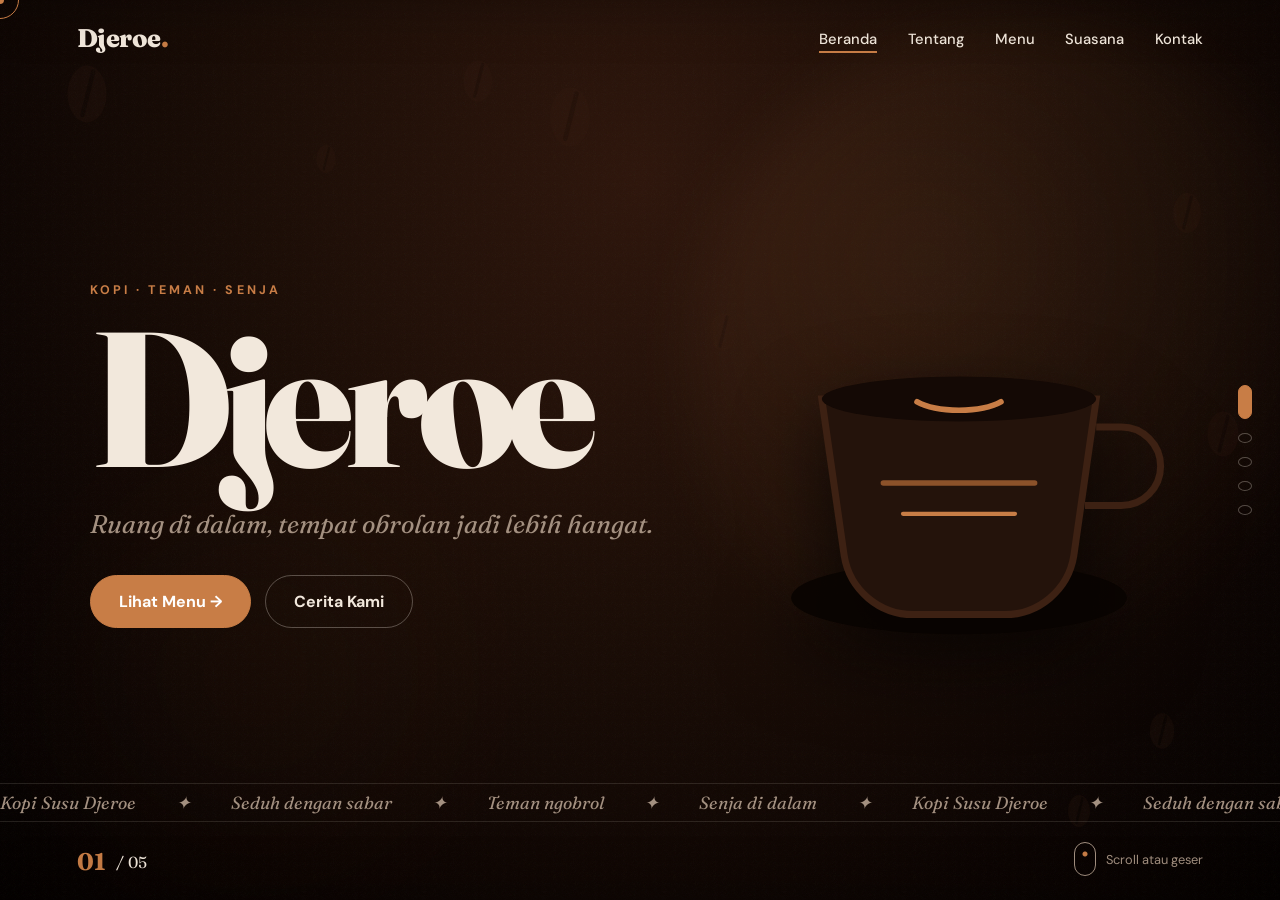
==== djeroe.html @ 8a5c0aee "Initial commit: Djeroe Coffee Shop interactive web experience" ====
<!DOCTYPE html>
<html lang="id">
<head>
<meta charset="utf-8">
<meta name="viewport" content="width=device-width, initial-scale=1, viewport-fit=cover">
<title>Djeroe — Kopi, Teman &amp; Senja</title>
<link href="https://fonts.googleapis.com/css2?family=Fraunces:ital,opsz,wght@0,9..144,500;0,9..144,800;1,9..144,500&family=DM+Sans:wght@400;500;700&display=swap" rel="stylesheet">
<style>
:root{
  --bg:#120804;
  --bg-gradient:radial-gradient(ellipse at 50% 20%, #2f170d 0%, #1c0e07 42%, #0c0503 78%, #050201 100%);
  --fg:#f2e8dc;
  --muted:#a39080;
  --card:rgba(30, 16, 10, 0.65);
  --card-hover:rgba(42, 22, 14, 0.85);
  --accent:#c87d46;
  --accent2:#8c522a;
  --line:rgba(242, 232, 220, 0.12);
  --line-strong:rgba(242, 232, 220, 0.22);
  --e:cubic-bezier(.22,1,.36,1);
  --serif:'Fraunces',Georgia,serif;
  --sans:'DM Sans',system-ui,sans-serif;
  box-sizing:border-box;
  color-scheme:dark;
}
@media (prefers-color-scheme:dark){
  :root{
    --bg:#120804;
    --bg-gradient:radial-gradient(ellipse at 50% 20%, #2f170d 0%, #1c0e07 42%, #0c0503 78%, #050201 100%);
    --fg:#f2e8dc;
    --muted:#a39080;
    --card:rgba(30, 16, 10, 0.65);
    --accent:#c87d46;
    --accent2:#8c522a;
    --line:rgba(242, 232, 220, 0.12);
  }
}
*,*::before,*::after{box-sizing:inherit;margin:0}
html,body{height:100%;overflow:hidden}
body{
  background:var(--bg-gradient) fixed;
  color:var(--fg);
  font-family:var(--sans);
  min-height:100%;
}
a,button{color:inherit;font:inherit;background:none;border:0;cursor:pointer;text-decoration:none}
@media (hover:hover){body,a,button{cursor:none}}

/* background stage */
.stage{position:fixed;inset:0;overflow:hidden;z-index:0;pointer-events:none}
.orb{
  position:absolute;left:50%;top:50%;width:75vmax;height:75vmax;margin:-37.5vmax 0 0 -37.5vmax;
  border-radius:50%;
  background:radial-gradient(circle at 35% 35%, rgba(200,125,70,0.22), rgba(140,82,42,0.14) 50%, transparent 72%);
  opacity:.5;filter:blur(40px);
  transform:translate(var(--ox,30vw),var(--oy,-10vh)) scale(var(--os,.7));
  transition:transform 1.4s var(--e);
}
.orb.b{
  opacity:.3;
  background:radial-gradient(circle, rgba(140,82,42,0.18), transparent 65%);
  width:50vmax;height:50vmax;margin:-25vmax 0 0 -25vmax;
  transform:translate(var(--bx,-30vw),var(--by,25vh)) scale(var(--bs,1));
}
.bean{
  position:absolute;width:26px;height:38px;border-radius:50%;
  background:#381d11;opacity:.18;animation:fl 9s ease-in-out infinite;
}
.bean::after{
  content:"";position:absolute;left:46%;top:6%;width:3px;height:88%;
  background:#140804;border-radius:3px;transform:rotate(14deg);
}
@keyframes fl{50%{transform:translateY(-28px) rotate(40deg)}}
.grain{
  position:fixed;inset:0;z-index:1;pointer-events:none;opacity:.06;
  background-image:url("data:image/svg+xml,%3Csvg xmlns='http://www.w3.org/2000/svg' width='120' height='120'%3E%3Cfilter id='n'%3E%3CfeTurbulence baseFrequency='.9'/%3E%3C/filter%3E%3Crect width='120' height='120' filter='url(%23n)'/%3E%3C/svg%3E");
}

/* header */
header{position:fixed;top:0;left:0;right:0;z-index:20;display:flex;justify-content:space-between;align-items:center;padding:calc(22px + env(safe-area-inset-top,0px)) 6vw 0}
.logo{font-family:var(--serif);font-weight:800;font-size:1.6rem;letter-spacing:-.02em}
.logo i{color:var(--accent);font-style:normal}
nav{display:flex;gap:clamp(12px,2.4vw,34px)}
nav button{position:relative;font-weight:500;font-size:.92rem;padding:6px 0;overflow:hidden;height:30px}
nav button span{display:block;transition:transform .45s var(--e)}
nav button span+span{position:absolute;left:0;top:100%;color:var(--accent)}
nav button:hover span{transform:translateY(-100%)}
nav button.on::after{content:"";position:absolute;left:0;bottom:0;height:2px;width:100%;background:var(--accent);animation:ul .6s var(--e)}
@keyframes ul{from{transform:scaleX(0);transform-origin:left}}
.side{position:fixed;right:2.2vw;top:50%;transform:translateY(-50%);z-index:20;display:flex;flex-direction:column;gap:14px}
.side button{width:10px;height:10px;border-radius:50%;border:1.5px solid rgba(242,232,220,0.3);transition:.4s var(--e)}
.side button:hover{transform:scale(1.6);background:var(--accent);border-color:var(--accent)}
.side button.on{height:34px;border-radius:8px;background:var(--accent);border-color:var(--accent)}
.count{position:fixed;left:6vw;bottom:calc(24px + env(safe-area-inset-bottom,0px));z-index:20;font-family:var(--serif);font-size:1rem;display:flex;gap:10px;align-items:center}
.count b{font-size:1.5rem;color:var(--accent)}
.hint{position:fixed;right:6vw;bottom:calc(24px + env(safe-area-inset-bottom,0px));z-index:20;font-size:.8rem;color:var(--muted);display:flex;gap:10px;align-items:center}
.hint::before{content:"";width:22px;height:34px;border:1.5px solid var(--muted);border-radius:12px;background:radial-gradient(circle,var(--accent) 2px,transparent 3px) 50% 8px/100% 6px no-repeat;animation:sc 1.6s infinite}
@keyframes sc{50%{background-position:50% 18px}}

/* scenes */
main{position:fixed;inset:0;z-index:10}
.scene{position:absolute;inset:0;display:flex;flex-direction:column;padding:90px 7vw 80px;overflow-y:auto;pointer-events:none;scrollbar-width:thin}
.scene::-webkit-scrollbar{width:6px}
.scene::-webkit-scrollbar-thumb{background:rgba(242,232,220,0.15);border-radius:99px}
.scene::-webkit-scrollbar-thumb:hover{background:var(--accent)}
.scene.active{pointer-events:auto}
[data-a]{transition:opacity .45s,transform .5s var(--e);opacity:0;transform:translateY(50px)}
.scene.before [data-a]{transform:translateY(-50px)}
.scene.active [data-a]{opacity:1;transform:none;transition:opacity .8s var(--e),transform 1s var(--e);transition-delay:calc(var(--i,0)*85ms + 380ms)}
.wrap{width:100%;max-width:1200px;margin:auto}
.kick{font-size:.78rem;letter-spacing:.25em;text-transform:uppercase;color:var(--accent);font-weight:700;margin-bottom:14px}
h2{font-family:var(--serif);font-weight:800;font-size:clamp(2.2rem,5.6vw,4.8rem);line-height:1;letter-spacing:-.03em;margin-bottom:22px}
h2 em{color:var(--accent);font-weight:500}
p{color:var(--muted);line-height:1.7;max-width:52ch}
/* Page Transition Wipe */
.wipe{
  position:fixed;
  inset:0;
  z-index:70;
  background:radial-gradient(circle at center, #ffffff 0%, #fbf8f3 85%, #f5eee3 100%);
  transform:translateY(101%);
  pointer-events:none;
  display:flex;
  align-items:center;
  justify-content:center;
  box-shadow:0 0 60px rgba(0,0,0,.35);
  will-change:transform;
}
.wipe.run{
  animation:wipe .8s cubic-bezier(.76,0,.24,1);
}
@keyframes wipe{
  0%{transform:translateY(101%)}
  40%, 60%{transform:translateY(0)}
  100%{transform:translateY(-101%)}
}
.wipe-logo{
  font-family:var(--serif);
  font-weight:800;
  font-size:clamp(3.8rem, 12vw, 9rem);
  line-height:.95;
  letter-spacing:-.03em;
  color:#241209;
  display:inline-flex;
  align-items:baseline;
}
.wipe-logo i{
  color:var(--accent);
  font-style:normal;
  margin-left:3px;
}
.wipe.run .wipe-logo{
  animation:wipeText .8s cubic-bezier(.16,1,.3,1);
}
@keyframes wipeText{
  0%{opacity:0;transform:scale(.92) translateY(24px)}
  40%, 60%{opacity:1;transform:scale(1) translateY(0)}
  100%{opacity:0;transform:scale(1.04) translateY(-24px)}
}

/* Initial Preloader */
.preloader{
  position:fixed;
  inset:0;
  z-index:90;
  background:radial-gradient(circle at center, #ffffff 0%, #fbf8f3 85%, #f5eee3 100%);
  display:flex;
  align-items:center;
  justify-content:center;
  box-shadow:0 0 60px rgba(0,0,0,.35);
  will-change:transform;
  transform:translateY(0);
  transition:transform .85s cubic-bezier(.76,0,.24,1);
}
.preloader.done{
  transform:translateY(-101%);
  pointer-events:none;
}
.preloader-content{
  display:flex;
  flex-direction:column;
  align-items:center;
  justify-content:center;
  will-change:transform, opacity;
  transition:transform .85s cubic-bezier(.16,1,.3,1), opacity .45s ease;
}
.preloader.done .preloader-content{
  opacity:0;
  transform:scale(1.04) translateY(-24px);
}
.preloader-meta{
  display:flex;
  align-items:center;
  gap:16px;
  margin-top:clamp(20px, 4vh, 32px);
}
.preloader-track{
  width:clamp(120px, 28vw, 180px);
  height:3px;
  background:rgba(36,18,9,0.08);
  border-radius:99px;
  overflow:hidden;
}
.preloader-bar{
  width:0%;
  height:100%;
  background:linear-gradient(90deg, var(--accent2), var(--accent));
  border-radius:99px;
  transition:width .12s cubic-bezier(.22,1,.36,1);
}
.preloader-pct{
  font-family:var(--sans);
  font-size:clamp(.85rem, 2vw, .95rem);
  font-weight:700;
  letter-spacing:.08em;
  color:#6b4a35;
  min-width:54px;
  white-space:nowrap;
  text-align:left;
  font-variant-numeric:tabular-nums;
}


/* hero */
.hero{display:grid;grid-template-columns:1.3fr 1fr;gap:3vw;align-items:center}
.title{font-family:var(--serif);font-weight:800;font-size:clamp(4.2rem,15vw,12.5rem);line-height:.9;letter-spacing:-.05em;display:flex;flex-wrap:wrap}
.title span{display:inline-block;transition:transform .5s var(--e),color .3s;will-change:transform,color}
.title span:hover{transform:translateY(-.12em) rotate(-6deg)!important;color:var(--accent)!important}
.scene.active .title span{
  animation:titleLetterWave 4.2s var(--e) infinite;
  animation-delay:calc(var(--li, 0) * .09s + .38s);
}
@keyframes titleLetterWave{
  0%{transform:translateY(0) rotate(0deg);color:inherit}
  8%{transform:translateY(-.14em) rotate(-6deg);color:var(--accent)}
  15%{transform:translateY(.02em) rotate(1.5deg);color:var(--accent)}
  22%{transform:translateY(0) rotate(0deg);color:inherit}
  100%{transform:translateY(0) rotate(0deg);color:inherit}
}
.sub{font-family:var(--serif);font-style:italic;font-size:clamp(1.1rem,2vw,1.6rem);margin:18px 0 28px;color:var(--muted)}
.btns{display:flex;gap:14px;flex-wrap:wrap}
.btn{position:relative;display:inline-flex;align-items:center;gap:10px;padding:15px 28px;border-radius:99px;font-weight:700;border:1.5px solid rgba(242,232,220,0.3);overflow:hidden;isolation:isolate;transition:color .4s,transform .3s var(--e),border-color .3s}
.btn::before{content:"";position:absolute;inset:0;background:var(--accent);transform:translateY(101%);transition:transform .5s var(--e);z-index:-1;border-radius:50% 50% 0 0/40% 40% 0 0}
.btn:hover{color:#fff;border-color:var(--accent)}
.btn:hover::before{transform:none;border-radius:0}
.btn.fill{background:var(--accent);color:#fff;border-color:var(--accent)}
.btn.fill::before{background:#261208}
.btn.fill:hover{color:#f2e8dc;border-color:#8c522a}
.btn.fill:hover::before{transform:none;border-radius:0}
.cup{width:min(34vw,420px);justify-self:center;animation:bob 5s ease-in-out infinite;filter:drop-shadow(0 30px 40px rgba(0,0,0,.65))}
@keyframes bob{50%{transform:translateY(-16px) rotate(2deg)}}
.steam path{stroke:var(--muted);stroke-width:5;fill:none;stroke-linecap:round;opacity:0;stroke-dasharray:60;animation:st 3.2s infinite}
.steam path:nth-child(2){animation-delay:.8s}.steam path:nth-child(3){animation-delay:1.6s}
@keyframes st{0%{stroke-dashoffset:60;opacity:0}40%{opacity:.5}100%{stroke-dashoffset:-60;opacity:0;transform:translateY(-20px)}}
.marq{position:fixed;left:0;right:0;bottom:78px;z-index:11;overflow:hidden;border-block:1px solid var(--line);padding:8px 0;font-family:var(--serif);font-style:italic;font-size:1.1rem;color:var(--muted);transition:opacity .5s;opacity:0}
body[data-s="0"] .marq{opacity:1}
.marq div{display:flex;width:max-content;gap:2.5rem;animation:mq 22s linear infinite}
@keyframes mq{to{transform:translateX(-50%)}}

/* about */
.about{display:grid;grid-template-columns:1.1fr 1fr;gap:5vw;align-items:center}
.stats{display:grid;gap:14px}
.stat{display:flex;align-items:baseline;gap:18px;padding:20px 26px;border-radius:22px;background:var(--card);border:1px solid var(--line);backdrop-filter:blur(10px);transition:transform .5s var(--e),border-color .3s,background .3s}
.stat:hover{transform:translateX(14px) scale(1.02);border-color:var(--accent);background:var(--card-hover)}
.stat b{font-family:var(--serif);font-size:clamp(2.4rem,5vw,3.8rem);color:var(--accent);min-width:2.3ch}
.stat span{color:var(--muted)}

/* menu section */
.menu-toolbar{display:flex;justify-content:space-between;align-items:center;gap:16px;margin-bottom:16px;flex-wrap:wrap}
.tabs{display:flex;gap:8px;flex-wrap:wrap}
.tab{padding:9px 20px;border-radius:99px;border:1px solid var(--line);background:rgba(24,12,7,0.5);color:var(--muted);font-weight:500;font-size:.92rem;transition:.35s var(--e);display:inline-flex;align-items:center;gap:6px}
.tab:hover{border-color:var(--accent);color:var(--fg);transform:translateY(-2px)}
.tab.on{background:var(--fg);color:#140804;border-color:var(--fg);font-weight:700}
.tab.tab-all.on{background:var(--accent);color:#fff;border-color:var(--accent);box-shadow:0 6px 20px -4px rgba(200,125,70,0.45)}

.menu-search-wrap{position:relative;flex:1;min-width:220px;max-width:320px}
.menu-search-wrap input{width:100%;padding:9px 36px 9px 36px;border-radius:99px;border:1.5px solid var(--line);background:rgba(24,12,7,0.7);color:var(--fg);font-family:var(--sans);font-size:.88rem;outline:none;transition:border-color .3s,box-shadow .3s}
.menu-search-wrap input:focus{border-color:var(--accent);box-shadow:0 0 0 3px rgba(200,125,70,0.25)}
.menu-search-wrap input::placeholder{color:var(--muted);opacity:.7}
.menu-search-icon{position:absolute;left:13px;top:50%;transform:translateY(-50%);opacity:.5;pointer-events:none;font-size:.85rem}
.menu-search-clear{position:absolute;right:10px;top:50%;transform:translateY(-50%);width:20px;height:20px;border-radius:50%;background:rgba(242,232,220,0.15);color:var(--muted);display:grid;place-items:center;font-size:.7rem;cursor:pointer;border:0;transition:.2s}
.menu-search-clear:hover{background:var(--accent);color:#fff}

.menu-meta{display:flex;justify-content:space-between;align-items:center;gap:10px;margin-bottom:20px;font-size:.85rem;color:var(--muted);flex-wrap:wrap}
.menu-meta b{color:var(--accent)}

.grid{display:grid;grid-template-columns:repeat(auto-fit,minmax(250px,1fr));gap:20px;perspective:1000px}
.card{position:relative;padding:14px;border-radius:24px;background:var(--card);border:1px solid var(--line);backdrop-filter:blur(12px);transform:rotateX(var(--rx,0)) rotateY(var(--ry,0));transition:transform .25s,border-color .3s,box-shadow .4s,background .3s;animation:pop .6s var(--e) backwards;animation-delay:calc(var(--n)*35ms);display:flex;flex-direction:column;overflow:hidden}
.card:hover{background:var(--card-hover);border-color:var(--accent);box-shadow:0 24px 50px -15px rgba(200,125,70,0.25);transform:translateY(-6px)}
@keyframes pop{from{opacity:0;transform:translateY(24px) scale(.95)}}

/* Card Image */
.card-img-wrap{position:relative;width:100%;height:165px;border-radius:18px;overflow:hidden;background:#180b06;margin-bottom:14px}
.card-img{width:100%;height:100%;object-fit:cover;display:block;transition:transform .6s var(--e)}
.card:hover .card-img{transform:scale(1.08)}
.card-img-fallback{width:100%;height:100%;display:grid;place-items:center;font-size:3rem;background:linear-gradient(135deg,rgba(46,23,13,0.9),rgba(20,10,5,0.95))}

.card-cat-badge{position:absolute;top:10px;left:10px;z-index:2;font-size:.68rem;font-weight:700;letter-spacing:.08em;text-transform:uppercase;padding:5px 12px;border-radius:99px;background:rgba(14,7,4,.82);color:var(--fg);border:1px solid rgba(242,232,220,.15);backdrop-filter:blur(6px)}
.card-tag-floating{position:absolute;top:10px;right:10px;z-index:2;font-size:.68rem;font-weight:700;letter-spacing:.06em;text-transform:uppercase;padding:5px 10px;border-radius:8px;backdrop-filter:blur(6px)}
.card-tag-floating.signature{background:rgba(200,125,70,0.9);color:#fff;box-shadow:0 4px 12px rgba(200,125,70,.35)}
.card-tag-floating.favorit{background:rgba(140,82,42,0.92);color:#f2e8dc;box-shadow:0 4px 12px rgba(140,82,42,.35)}
.card-tag-floating.klasik{background:rgba(28,14,8,.9);color:#d4c4b4;border:1px solid rgba(242,232,220,.15)}

.card-content{display:flex;flex-direction:column;flex:1;padding:0 6px 6px}
.card h3{font-family:var(--serif);font-size:1.22rem;margin-bottom:6px;line-height:1.25}
.card small{color:var(--muted);line-height:1.5;display:block;margin-bottom:14px;flex:1}
.card-foot{display:flex;justify-content:space-between;align-items:center;margin-top:auto;gap:10px;padding-top:10px;border-top:1px solid var(--line)}
.card-price{color:var(--accent);font-size:1.18rem;font-weight:700}
.card-note-tag{font-size:.75rem;color:var(--muted);background:rgba(242,232,220,0.08);padding:3px 8px;border-radius:6px;font-weight:500}

.badge{font-size:.68rem;font-weight:700;text-transform:uppercase;letter-spacing:.06em;padding:3px 9px;border-radius:6px}
.badge.signature{background:rgba(200,125,70,0.18);color:var(--accent);border:1px solid rgba(200,125,70,0.4)}
.badge.favorit{background:rgba(140,82,42,0.22);color:#d48b52;border:1px solid rgba(140,82,42,0.45)}
.badge.klasik{background:rgba(242,232,220,0.08);color:var(--fg);border:1px solid var(--line)}
.menu-empty{grid-column:1/-1;text-align:center;padding:48px 24px;background:var(--card);border-radius:24px;border:1px dashed var(--line)}
.menu-empty p{margin:0 auto 16px;color:var(--muted)}
.btn-reset{display:inline-flex;padding:9px 20px;border-radius:99px;background:var(--accent);color:#fff;font-weight:700;font-size:.85rem}

/* vibe */
.panels{display:flex;gap:14px;height:min(52vh,440px)}
.panel{
  flex:1;
  position:relative;
  border-radius:28px;
  overflow:hidden;
  padding:26px;
  display:flex;
  flex-direction:column;
  justify-content:flex-end;
  color:#fff;
  background:linear-gradient(160deg,var(--c1),var(--c2));
  border:1px solid var(--line);
  transition:flex .8s var(--e), border-color .4s;
  text-align:left;
  cursor:pointer;
  isolation:isolate;
}
.panel:hover,.panel.open{flex:3.4;border-color:var(--accent)}
.panel-bg{
  position:absolute;
  inset:0;
  width:100%;
  height:100%;
  object-fit:cover;
  z-index:-2;
  transition:transform 1s var(--e), filter .8s var(--e);
  filter:brightness(.62) contrast(1.05) saturate(1.1);
  transform:scale(1.02);
}
.panel:hover .panel-bg,.panel.open .panel-bg{
  transform:scale(1.08);
  filter:brightness(.75) contrast(1.08) saturate(1.15);
}
.panel-overlay{
  position:absolute;
  inset:0;
  z-index:-1;
  background:linear-gradient(180deg, rgba(14,6,3,0.3) 0%, rgba(14,6,3,0.55) 45%, rgba(10,4,2,0.92) 100%);
  transition:background .6s var(--e);
}
.panel:hover .panel-overlay,.panel.open .panel-overlay{
  background:linear-gradient(180deg, rgba(14,6,3,0.18) 0%, rgba(14,6,3,0.4) 40%, rgba(8,3,1,0.86) 100%);
}
.panel .no{
  position:absolute;
  top:18px;
  left:24px;
  font-family:var(--serif);
  font-size:3.4rem;
  opacity:.65;
  color:rgba(242,232,220,0.85);
  text-shadow:0 4px 16px rgba(0,0,0,0.7);
  transition:.6s var(--e);
  z-index:1;
}
.panel:hover .no,.panel.open .no{
  opacity:1;
  transform:scale(1.15) translateX(8px);
  color:var(--accent);
}
.panel-body{
  position:relative;
  z-index:1;
}
.panel h3{
  font-family:var(--serif);
  font-size:1.5rem;
  white-space:nowrap;
  text-shadow:0 2px 10px rgba(0,0,0,0.8);
}
.panel p{
  color:rgba(242,232,220,.9);
  text-shadow:0 2px 8px rgba(0,0,0,0.8);
  max-height:0;
  opacity:0;
  overflow:hidden;
  transition:.7s var(--e);
}
.panel:hover p,.panel.open p{
  max-height:130px;
  opacity:1;
  margin-top:8px;
}
.panel::after{
  content:"";
  position:absolute;
  width:220px;
  height:220px;
  border-radius:50%;
  right:-60px;
  top:-60px;
  background:radial-gradient(circle, rgba(200,125,70,.25), transparent 70%);
  transition:transform .9s var(--e);
  z-index:0;
  pointer-events:none;
}
.panel:hover::after,.panel.open::after{transform:scale(2.4)}

/* contact */
.contact{display:grid;grid-template-columns:1fr 1.1fr;gap:5vw;align-items:center}
.links a{
  display:flex;
  justify-content:space-between;
  align-items:center;
  padding:20px 0;
  border-bottom:1px solid var(--line);
  font-family:var(--serif);
  font-size:clamp(1.2rem,2.6vw,1.95rem);
  text-decoration:none;
  position:relative;
  transition:color .3s;
}
.links a::after{
  content:"";
  position:absolute;
  left:0;
  bottom:-1px;
  width:0%;
  height:1.5px;
  background:var(--accent);
  transition:width .45s var(--e);
}
.links a:hover{
  color:var(--accent);
}
.links a:hover::after{
  width:100%;
}
.link-item-left{
  display:inline-flex;
  align-items:center;
  gap:16px;
  transition:transform .4s var(--e);
  will-change:transform;
}
.links a:hover .link-item-left{
  transform:translateX(10px);
}
.link-icon{
  display:inline-flex;
  align-items:center;
  justify-content:center;
  width:44px;
  height:44px;
  border-radius:50%;
  background:rgba(200,125,70,0.12);
  border:1.5px solid rgba(200,125,70,0.3);
  color:var(--accent);
  flex-shrink:0;
  transition:background .35s var(--e), border-color .35s var(--e), transform .35s var(--e), color .35s;
}
.link-icon svg{
  width:20px;
  height:20px;
  display:block;
}
.links a:hover .link-icon{
  background:var(--accent);
  color:#fff;
  border-color:var(--accent);
  transform:scale(1.1) rotate(-6deg);
}
.link-label{
  line-height:1.2;
}
.links a i{
  font-style:normal;
  font-size:1.6rem;
  color:var(--accent);
  display:inline-block;
  transition:transform .45s var(--e);
  will-change:transform;
}
.links a:hover i{
  transform:translateX(6px) rotate(-45deg);
}
.hours{display:flex;gap:10px;flex-wrap:wrap;margin-top:22px}
.hours div{padding:8px 16px;border-radius:99px;border:1px solid var(--line);background:rgba(24,12,7,0.5);font-size:.85rem;transition:.3s}
.hours div:hover{background:var(--accent);color:#fff;border-color:var(--accent);transform:translateY(-3px)}

/* cursor */
.cur,.ring{position:fixed;left:0;top:0;pointer-events:none;z-index:100;border-radius:50%;display:none}
@media (hover:hover){.cur,.ring{display:block}}
.cur{width:8px;height:8px;margin:-4px;background:var(--accent)}
.ring{width:38px;height:38px;margin:-19px;border:1.5px solid var(--accent);transition:width .35s var(--e),height .35s var(--e),margin .35s var(--e),background .3s}
.ring.h{width:72px;height:72px;margin:-36px;background:rgba(200,125,70,0.18)}

@media (max-width:820px){
 .hero,.about,.contact{grid-template-columns:1fr}.cup{width:46vw;order:-1}.side{display:none}.hint{display:none}
 nav button{font-size:.78rem}.logo{font-size:1.3rem}.panels{flex-direction:column;height:62vh}.panel{padding:18px}.panel h3{font-size:1.2rem}
 .scene{padding:80px 6vw 120px}.marq{bottom:60px}
 .menu-toolbar{flex-direction:column;align-items:stretch;gap:12px}
 .menu-search-wrap{max-width:100%}
}
@media (prefers-reduced-motion:reduce){*{animation-duration:.01s!important;transition-duration:.01s!important}.preloader{display:none!important}}
</style>
</head>
<body data-s="0">
<div class="stage"><div class="orb" id="orb"></div><div class="orb b" id="orb2"></div></div>
<div class="grain"></div>
<div class="wipe" id="wipe">
 <div class="wipe-logo">Djeroe<i>.</i></div>
</div>
<div class="preloader" id="preloader">
 <div class="preloader-content">
  <div class="wipe-logo">Djeroe<i>.</i></div>
  <div class="preloader-meta">
   <div class="preloader-track"><div class="preloader-bar" id="preloaderBar"></div></div>
   <div class="preloader-pct" id="preloaderPct">0%</div>
  </div>
 </div>
</div>
<div class="cur" id="cur"></div><div class="ring" id="ring"></div>

<header>
 <a class="logo" href="#beranda" data-go="0">Djeroe<i>.</i></a>
 <nav id="nav"></nav>
</header>
<div class="side" id="side"></div>
<div class="count"><b id="cn">01</b> / 05</div>
<div class="hint">Scroll atau geser</div>
<div class="marq"><div id="mq"></div></div>

<main>
<section class="scene" id="beranda"><div class="wrap hero">
 <div>
  <div class="kick" data-a>Kopi · Teman · Senja</div>
  <h1 class="title" id="title" data-a aria-label="Djeroe"></h1>
  <p class="sub" data-a>Ruang di dalam, tempat obrolan jadi lebih hangat.</p>
  <div class="btns" data-a><button class="btn fill mag" data-go="2">Lihat Menu →</button><button class="btn mag" data-go="1">Cerita Kami</button></div>
 </div>
 <svg class="cup" data-a viewBox="0 0 300 300" aria-hidden="true">
  <g class="steam"><path d="M110 90c-14-18 14-30 0-50"/><path d="M150 90c-14-18 14-30 0-50"/><path d="M190 90c-14-18 14-30 0-50"/></g>
  <ellipse cx="150" cy="252" rx="120" ry="26" fill="#090402" opacity=".85"/>
  <path d="M52 110h196l-16 112a50 50 0 0 1-50 42h-64a50 50 0 0 1-50-42z" fill="#24130b" stroke="#3d2113" stroke-width="5"/>
  <path d="M248 130h18a28 28 0 0 1 0 56h-26" fill="none" stroke="#3d2113" stroke-width="5"/>
  <ellipse cx="150" cy="110" rx="98" ry="16" fill="#140905"/>
  <path d="M120 112c14 8 46 8 60 0" stroke="#c87d46" stroke-width="4" fill="none" stroke-linecap="round"/>
  <path d="M96 170h108" stroke="#8c522a" stroke-width="4" stroke-linecap="round"/>
  <path d="M110 192h80" stroke="#c87d46" stroke-width="3" stroke-linecap="round"/>
 </svg>
</div></section>

<section class="scene" id="tentang"><div class="wrap about">
 <div>
  <div class="kick" data-a>Tentang Kami</div>
  <h2 data-a>Djeroe, artinya <em>di dalam.</em></h2>
  <p data-a>Djeroe lahir dari keinginan sederhana: punya tempat di mana kopi diseduh dengan sabar, musik pelan mengalun, dan setiap orang merasa pulang. Kami memilih biji kopi dari petani lokal Nusantara, menyangrainya dengan hati-hati, dan menyajikannya bersama cerita.</p>
  <div class="btns" style="margin-top:26px" data-a><button class="btn mag" data-go="3">Rasakan Suasananya</button></div>
 </div>
 <div class="stats">
  <div class="stat" data-a><b class="num" data-to="12">0</b><span>Menu signature racikan sendiri</span></div>
  <div class="stat" data-a><b class="num" data-to="100">0</b><span>% biji kopi dari petani lokal</span></div>
  <div class="stat" data-a><b class="num" data-to="7">0</b><span>Hari buka, setiap hari untukmu</span></div>
 </div>
</div></section>

<section class="scene" id="menu"><div class="wrap">
 <div class="kick" data-a>Menu Pilihan &amp; Lengkap</div>
 <h2 data-a>Seduhan yang <em>bikin betah.</em></h2>
 <div class="menu-toolbar" data-a>
  <div class="tabs" id="tabs"></div>
  <div class="menu-search-wrap">
   <span class="menu-search-icon">🔍</span>
   <input type="text" id="menuSearch" placeholder="Cari menu favorit..." aria-label="Cari menu">
   <button type="button" id="menuSearchClear" class="menu-search-clear" style="display:none" aria-label="Hapus pencarian">✕</button>
  </div>
 </div>
 <div class="menu-meta" data-a>
  <span class="menu-counter" id="menuCounter">Menampilkan 24 menu lengkap</span>
 </div>
 <div class="grid" id="grid" data-a></div>
</div></section>

<section class="scene" id="suasana"><div class="wrap">
 <div class="kick" data-a>Suasana</div>
 <h2 data-a>Pilih sudut <em>favoritmu.</em></h2>
 <div class="panels" data-a id="panels"></div>
</div></section>

<section class="scene" id="kontak"><div class="wrap contact">
 <div>
  <div class="kick" data-a>Kontak</div>
  <h2 data-a>Mampir, <em>yuk.</em></h2>
  <p data-a>Jl. Contoh Raya No. 12, Jakarta. Ganti dengan alamat Djeroe yang sebenarnya.</p>
  <div class="hours" data-a><div>Sen–Jum 08.00–22.00</div><div>Sab–Min 09.00–23.00</div></div>
 </div>
 <div class="links">
  <a href="https://instagram.com/djeroe.cafe" target="_blank" rel="noopener" data-a>
    <div class="link-item-left">
      <span class="link-icon" aria-hidden="true">
        <svg viewBox="0 0 24 24" fill="none" stroke="currentColor" stroke-width="2" stroke-linecap="round" stroke-linejoin="round">
          <rect x="2" y="2" width="20" height="20" rx="5" ry="5"></rect>
          <path d="M16 11.37A4 4 0 1 1 12.63 8 4 4 0 0 1 16 11.37z"></path>
          <line x1="17.5" y1="6.5" x2="17.51" y2="6.5"></line>
        </svg>
      </span>
      <span class="link-label">@djeroe.cafe</span>
    </div>
    <i>→</i>
  </a>
  <a href="https://wa.me/6281234567890" target="_blank" rel="noopener" data-a>
    <div class="link-item-left">
      <span class="link-icon" aria-hidden="true">
        <svg viewBox="0 0 24 24" fill="currentColor">
          <path d="M17.47 14.38c-.3-.15-1.78-.88-2.06-.98-.27-.1-.47-.15-.67.15-.2.3-.78.98-.95 1.18-.18.2-.35.23-.65.08s-1.27-.47-2.42-1.5c-.9-.8-1.5-1.79-1.68-2.09-.17-.3-.02-.46.13-.61.14-.14.3-.35.45-.53.15-.17.2-.3.3-.5.1-.2.05-.38-.02-.53-.08-.15-.68-1.63-.93-2.23-.24-.59-.49-.51-.68-.52l-.57-.01c-.2 0-.53.08-.8.38-.28.3-1.05 1.03-1.05 2.51s1.08 2.91 1.23 3.11c.15.2 2.12 3.24 5.13 4.54.72.31 1.28.5 1.71.63.72.23 1.38.2 1.9.12.58-.09 1.78-.73 2.03-1.43.25-.7.25-1.3.17-1.43-.07-.13-.27-.2-.57-.35zM12.02 21.8a9.78 9.78 0 0 1-5.03-1.38l-.36-.21-3.74.98 1-3.65-.24-.37A9.78 9.78 0 0 1 2.15 12c0-5.42 4.41-9.83 9.83-9.83 2.63 0 5.1 1.02 6.95 2.88A9.78 9.78 0 0 1 21.81 12c0 5.42-4.41 9.83-9.83 9.83zm0-18.15c-4.6 0-8.34 3.74-8.34 8.34 0 1.47.39 2.91 1.12 4.17l.17.3-.59 2.16 2.21-.58.3.17a8.3 8.3 0 0 0 4.13 1.1c4.6 0 8.34-3.74 8.34-8.34 0-2.23-.87-4.32-2.44-5.9a8.3 8.3 0 0 0-5.9-2.43z"/>
        </svg>
      </span>
      <span class="link-label">WhatsApp Kami</span>
    </div>
    <i>→</i>
  </a>
  <a href="mailto:halo@djeroe.id" data-a>
    <div class="link-item-left">
      <span class="link-icon" aria-hidden="true">
        <svg viewBox="0 0 24 24" fill="none" stroke="currentColor" stroke-width="2" stroke-linecap="round" stroke-linejoin="round">
          <rect x="2" y="4" width="20" height="16" rx="3"></rect>
          <path d="m22 7-8.97 5.7a1.94 1.94 0 0 1-2.06 0L2 7"></path>
        </svg>
      </span>
      <span class="link-label">halo@djeroe.id</span>
    </div>
    <i>→</i>
  </a>
 </div>
</div></section>
</main>

<script>
const names=['Beranda','Tentang','Menu','Suasana','Kontak'],ids=['beranda','tentang','menu','suasana','kontak'];
const scenes=[...document.querySelectorAll('.scene')];
const pos=[[30,-10,.7,-30,25,1],[-28,10,.9,30,-20,1.2],[25,25,1.1,-35,-10,.8],[-20,-20,.8,25,30,1.3],[35,5,1,-25,20,.9]];
let cur=-1,lock=false;
// build ui
nav.innerHTML=names.map((n,i)=>`<button data-go="${i}"><span>${n}</span><span>${n}</span></button>`).join('');
side.innerHTML=names.map((n,i)=>`<button data-go="${i}" aria-label="${n}"></button>`).join('');
mq.innerHTML=('<span>Kopi Susu Djeroe</span><span>✦</span><span>Seduh dengan sabar</span><span>✦</span><span>Teman ngobrol</span><span>✦</span><span>Senja di dalam</span><span>✦</span>').repeat(4);
title.innerHTML=[...'Djeroe'].map((c,i)=>`<span style="--li:${i}">${c}</span>`).join('');
for(let i=0;i<9;i++){const b=document.createElement('div');b.className='bean';b.style.cssText=`left:${Math.random()*95}%;top:${Math.random()*90}%;animation-delay:${-Math.random()*9}s;transform:scale(${.6+Math.random()})`;document.querySelector('.stage').append(b)}
scenes.forEach(s=>s.querySelectorAll('[data-a]').forEach((e,i)=>e.style.setProperty('--i',i)));

// menu data with 24 verified high quality items (6 full rows of 4 cards)
const MENU_DATA = [
  // KOPI (8 items)
  { 
    id:'k1', 
    name:'Es Kopi Susu Djeroe', 
    desc:'Espresso double shot, susu segar, dan gula aren organik khas Djeroe.', 
    price:'28K', 
    cat:'Kopi', 
    tag:'Signature', 
    note:'Dingin / Hangat', 
    em:'☕',
    img:'https://images.unsplash.com/photo-1517701550927-30cf4ba1dba5?w=500&auto=format&fit=crop&q=80'
  },
  { 
    id:'k2', 
    name:'Kopi Tubruk Jero', 
    desc:'Seduhan tradisional biji Robusta dampit, pekat, harum, dan berkarakter.', 
    price:'18K', 
    cat:'Kopi', 
    tag:'Klasik', 
    note:'Hangat', 
    em:'🫖',
    img:'https://images.unsplash.com/photo-1514432324607-a09d9b4aefdd?w=500&auto=format&fit=crop&q=80'
  },
  { 
    id:'k3', 
    name:'V60 Single Origin', 
    desc:'Biji pilihan Nusantara (Gayo / Ijen / Toraja), seduh manual sabar.', 
    price:'32K', 
    cat:'Kopi', 
    tag:'Signature', 
    note:'Manual Brew', 
    em:'⚗️',
    img:'https://images.unsplash.com/photo-1495474472287-4d71bcdd2085?w=500&auto=format&fit=crop&q=80'
  },
  { 
    id:'k4', 
    name:'Flat White', 
    desc:'Dua shot ristretto dengan microfoam susu lembut yang seimbang.', 
    price:'30K', 
    cat:'Kopi', 
    tag:'Signature', 
    note:'Hangat', 
    em:'🥛',
    img:'https://images.unsplash.com/photo-1577968897966-3d4325b36b61?w=500&auto=format&fit=crop&q=80'
  },
  { 
    id:'k5', 
    name:'Americano On Rocks', 
    desc:'Double espresso disajikan di atas es batu, segar dan bersih di tenggorokan.', 
    price:'22K', 
    cat:'Kopi', 
    tag:'', 
    note:'Dingin / Hangat', 
    em:'🧊',
    img:'https://images.unsplash.com/photo-1551030173-122aabc4489c?w=500&auto=format&fit=crop&q=80'
  },
  { 
    id:'k6', 
    name:'Cold Brew Senja', 
    desc:'Fermentasi dingin 16 jam, aroma buah persik, aftertaste manis alami.', 
    price:'32K', 
    cat:'Kopi', 
    tag:'Signature', 
    note:'Dingin Segar', 
    em:'⏳',
    img:'https://images.unsplash.com/photo-1461023058943-07fcbe16d735?w=500&auto=format&fit=crop&q=80'
  },
  { 
    id:'k7', 
    name:'Caramel Macchiato', 
    desc:'Espresso harum berpadu sirup vanilla dan siraman saus karamel gurih.', 
    price:'34K', 
    cat:'Kopi', 
    tag:'Favorit', 
    note:'Dingin / Hangat', 
    em:'🍯',
    img:'https://images.unsplash.com/photo-1485808191679-5f86510681a2?w=500&auto=format&fit=crop&q=80'
  },
  { 
    id:'k8', 
    name:'Affogato Klasik', 
    desc:'Satu scoop gelato vanila artisan disiram espresso pekat panas.', 
    price:'26K', 
    cat:'Kopi', 
    tag:'', 
    note:'Dessert Kopi', 
    em:'🍨',
    img:'https://images.unsplash.com/photo-1594911772125-07fc7a2d8d9f?w=500&auto=format&fit=crop&q=80'
  },

  // NON-KOPI (6 items)
  { 
    id:'nk1', 
    name:'Es Jeruk Djeroe', 
    desc:'Jeruk peras lokal segar, madu murni hutan, dan daun mint petik sendiri.', 
    price:'24K', 
    cat:'Non-Kopi', 
    tag:'Signature', 
    note:'Dingin Segar', 
    em:'🍊',
    img:'https://images.unsplash.com/photo-1613478223719-2ab802602423?w=500&auto=format&fit=crop&q=80'
  },
  { 
    id:'nk2', 
    name:'Matcha Gula Aren', 
    desc:'Matcha Uji Jepang berpadu susu creamy dan manis lembut aren.', 
    price:'30K', 
    cat:'Non-Kopi', 
    tag:'Signature', 
    note:'Dingin / Hangat', 
    em:'🍵',
    img:'https://images.unsplash.com/photo-1536256263959-770b48d82b0a?w=500&auto=format&fit=crop&q=80'
  },
  { 
    id:'nk3', 
    name:'Cokelat Pekat Nusantara', 
    desc:'Kakao artisan Sulawesi 70%, rasa cokelat kental dan creamy rumahan.', 
    price:'27K', 
    cat:'Non-Kopi', 
    tag:'Signature', 
    note:'Dingin / Hangat', 
    em:'🍫',
    img:'https://images.unsplash.com/photo-1542990253-0d0f5be5f0ed?w=500&auto=format&fit=crop&q=80'
  },
  { 
    id:'nk4', 
    name:'Teh Susu Rempah', 
    desc:'Teh hitam seduh dengan kayu manis, kapulaga, dan jahe emprit bakar.', 
    price:'25K', 
    cat:'Non-Kopi', 
    tag:'Signature', 
    note:'Hangat', 
    em:'🧋',
    img:'https://images.unsplash.com/photo-1576092768241-dec231879fc3?w=500&auto=format&fit=crop&q=80'
  },
  { 
    id:'nk5', 
    name:'Berry Sparkler', 
    desc:'Campuran sari buah beri liar alami, lemon splash, dan soda dingin.', 
    price:'26K', 
    cat:'Non-Kopi', 
    tag:'Favorit', 
    note:'Dingin Segar', 
    em:'🍓',
    img:'https://images.unsplash.com/photo-1556881286-fc6915169721?w=500&auto=format&fit=crop&q=80'
  },
  { 
    id:'nk6', 
    name:'Earl Grey Lavender', 
    desc:'Seduhan teh earl grey beraroma lavender menenangkan dan citrus.', 
    price:'24K', 
    cat:'Non-Kopi', 
    tag:'', 
    note:'Hangat / Dingin', 
    em:'🪻',
    img:'https://images.unsplash.com/photo-1597481499750-3e6b22637e12?w=500&auto=format&fit=crop&q=80'
  },

  // CAMILAN (6 items)
  { 
    id:'c1', 
    name:'Croissant Mentega', 
    desc:'Renyah berlapis di luar, lembut di dalam dengan mentega murni Prancis.', 
    price:'26K', 
    cat:'Camilan', 
    tag:'Favorit', 
    note:'Fresh Baked', 
    em:'🥐',
    img:'https://images.unsplash.com/photo-1555507036-ab1f4038808a?w=500&auto=format&fit=crop&q=80'
  },
  { 
    id:'c2', 
    name:'Pisang Goreng Keju', 
    desc:'Pisang kepok manis renyah dengan lelehan keju cheddar dan cokelat.', 
    price:'22K', 
    cat:'Camilan', 
    tag:'Signature', 
    note:'Porsi Berbagi', 
    em:'🍌',
    img:'https://images.unsplash.com/photo-1528735602780-2552fd46c7af?w=500&auto=format&fit=crop&q=80'
  },
  { 
    id:'c3', 
    name:'Roti Bakar Djeroe', 
    desc:'Roti brioche tebal bakar arang, selai srikaya pandan & mentega gurih.', 
    price:'24K', 
    cat:'Camilan', 
    tag:'Signature', 
    note:'Manis Gurih', 
    em:'🍞',
    img:'https://images.unsplash.com/photo-1584776296944-ab6fb57b0bdd?w=500&auto=format&fit=crop&q=80'
  },
  { 
    id:'c4', 
    name:'Kue Hari Ini', 
    desc:'Kreasi cake harian dari dapur Djeroe — tanyakan pada barista kami.', 
    price:'28K', 
    cat:'Camilan', 
    tag:'', 
    note:'Fresh Daily', 
    em:'🍰',
    img:'https://images.unsplash.com/photo-1578985545062-69928b1d9587?w=500&auto=format&fit=crop&q=80'
  },
  { 
    id:'c5', 
    name:'Singkong Bawang Crispy', 
    desc:'Singkong empuk gurih berbumbu bawang ketumbar dengan sambal roa.', 
    price:'20K', 
    cat:'Camilan', 
    tag:'Favorit', 
    note:'Gurih Renyah', 
    em:'🥔',
    img:'https://images.unsplash.com/photo-1541592106381-b31e9677c0e5?w=500&auto=format&fit=crop&q=80'
  },
  { 
    id:'c6', 
    name:'Tahu Walik Krispi', 
    desc:'Tahu walik isi adonan ayam kenyal gurih, disajikan dengan kecap rawit.', 
    price:'24K', 
    cat:'Camilan', 
    tag:'Signature', 
    note:'Pedas Gurih', 
    em:'🥟',
    img:'https://images.unsplash.com/photo-1563379091339-03b21ab4a4f8?w=500&auto=format&fit=crop&q=80'
  },

  // MAKANAN UTAMA (4 items - Lengkap 4 kolom)
  { 
    id:'m1', 
    name:'Nasi Goreng Rempah', 
    desc:'Nasi goreng harum rempah khas Djeroe, telur mata sapi, kerupuk & acar.', 
    price:'36K', 
    cat:'Makanan', 
    tag:'Signature', 
    note:'Porsi Kenyang', 
    em:'🍛',
    img:'https://images.unsplash.com/photo-1603133872878-684f208fb84b?w=500&auto=format&fit=crop&q=80'
  },
  { 
    id:'m2', 
    name:'Mie Godhog Djeroe', 
    desc:'Mie kuah kaldu ayam kampung kental gurih, suwiran ayam, sawi & telur.', 
    price:'34K', 
    cat:'Makanan', 
    tag:'Signature', 
    note:'Hangat Berkuah', 
    em:'🍜',
    img:'https://images.unsplash.com/photo-1569718212165-3a8278d5f624?w=500&auto=format&fit=crop&q=80'
  },
  { 
    id:'m3', 
    name:'Nasi Ayam Bakar Madu', 
    desc:'Ayam bakar ungkep madu ketumbar, nasi pulen hangat, sambal terasi.', 
    price:'38K', 
    cat:'Makanan', 
    tag:'Favorit', 
    note:'Lengkap Sambal', 
    em:'🍗',
    img:'https://images.unsplash.com/photo-1598515214211-89d3c73ae83b?w=500&auto=format&fit=crop&q=80'
  },
  { 
    id:'m4', 
    name:'Iga Bakar Rempah Djeroe', 
    desc:'Iga sapi empuk bakar bumbu rempah manis gurih, kuah sup segar & sambal.', 
    price:'48K', 
    cat:'Makanan', 
    tag:'Favorit', 
    note:'Porsi Kenyang', 
    em:'🍖',
    img:'https://images.unsplash.com/photo-1544025162-d76694265947?w=500&auto=format&fit=crop&q=80'
  }
];

const CAT_LABELS = {
  'Menu Lengkap': '✦ Menu Lengkap',
  'Kopi': '☕ Kopi',
  'Non-Kopi': '🍊 Non-Kopi',
  'Camilan': '🥐 Camilan',
  'Makanan': '🍛 Makanan'
};
const CAT_KEYS = ['Menu Lengkap', 'Kopi', 'Non-Kopi', 'Camilan', 'Makanan'];

let activeTab = 'Menu Lengkap';
let menuSearchVal = '';

function renderTabs() {
  tabs.innerHTML = CAT_KEYS.map(cat => {
    const isAll = cat === 'Menu Lengkap';
    const count = isAll ? MENU_DATA.length : MENU_DATA.filter(x => x.cat === cat).length;
    return `<button class="tab ${cat === activeTab ? 'on' : ''} ${isAll ? 'tab-all' : ''}" data-t="${cat}">
      <span>${CAT_LABELS[cat]}</span>
      <small style="opacity:.7;font-size:.78rem">(${count})</small>
    </button>`;
  }).join('');
}

function escapeHtml(str) {
  return str.replace(/[&<>'"]/g, tag => ({
    '&': '&amp;',
    '<': '&lt;',
    '>': '&gt;',
    "'": '&#39;',
    '"': '&quot;'
  }[tag] || tag));
}

function showMenu(cat, search = menuSearchVal) {
  if (cat) activeTab = cat;
  menuSearchVal = search;
  renderTabs();

  let list = MENU_DATA;
  if (activeTab !== 'Menu Lengkap') {
    list = list.filter(item => item.cat === activeTab);
  }
  if (search.trim()) {
    const q = search.trim().toLowerCase();
    list = list.filter(item => 
      item.name.toLowerCase().includes(q) || 
      item.desc.toLowerCase().includes(q) ||
      item.cat.toLowerCase().includes(q)
    );
  }

  // update counter
  if (search.trim()) {
    menuCounter.innerHTML = `Ditemukan <b>${list.length}</b> menu untuk "<b>${escapeHtml(search)}</b>" ${activeTab !== 'Menu Lengkap' ? `di ${activeTab}` : ''}`;
  } else if (activeTab === 'Menu Lengkap') {
    menuCounter.innerHTML = `Menampilkan seluruh <b>${list.length} menu lengkap</b> Djeroe`;
  } else {
    menuCounter.innerHTML = `Menampilkan <b>${list.length} menu</b> kategori ${activeTab}`;
  }

  // show/hide clear button
  if (menuSearchClear) {
    menuSearchClear.style.display = search.trim() ? 'grid' : 'none';
  }

  if (list.length === 0) {
    grid.innerHTML = `<div class="menu-empty">
      <p>Tidak ada menu yang sesuai dengan kata kunci "<b>${escapeHtml(search)}</b>".</p>
      <button type="button" class="btn-reset" id="btnResetSearch">Lihat Semua Menu</button>
    </div>`;
    return;
  }

  grid.innerHTML = list.map((x, n) => `
    <div class="card" data-id="${x.id}" style="--n:${n}">
      <div class="card-img-wrap">
        <img src="${x.img}" alt="${x.name}" loading="lazy" class="card-img" onerror="this.style.display='none';this.nextElementSibling.style.display='grid'">
        <div class="card-img-fallback" style="display:none"><span>${x.em}</span></div>
        <span class="card-cat-badge">${x.cat}</span>
        ${x.tag ? `<span class="card-tag-floating ${x.tag.toLowerCase()}">${x.tag}</span>` : ''}
      </div>
      <div class="card-content">
        <h3>${x.name}</h3>
        <small>${x.desc}</small>
        <div class="card-foot">
          <strong class="card-price">Rp ${x.price}</strong>
          <span class="card-note-tag">${x.note || 'Pilihan'}</span>
        </div>
      </div>
    </div>
  `).join('');
}

showMenu('Menu Lengkap');

tabs.addEventListener('click', e => {
  const t = e.target.closest('[data-t]');
  if (t) showMenu(t.dataset.t);
});

menuSearch.addEventListener('input', e => {
  showMenu(activeTab, e.target.value);
});

menuSearchClear.addEventListener('click', () => {
  menuSearch.value = '';
  showMenu(activeTab, '');
  menuSearch.focus();
});

grid.addEventListener('mousemove', e => {
  const c = e.target.closest('.card');
  if (!c) return;
  const r = c.getBoundingClientRect();
  c.style.setProperty('--ry', ((e.clientX - r.left) / r.width - .5) * 14 + 'deg');
  c.style.setProperty('--rx', -((e.clientY - r.top) / r.height - .5) * 14 + 'deg');
});

grid.addEventListener('mouseout', e => {
  const c = e.target.closest('.card');
  if (c) {
    c.style.setProperty('--rx', '0');
    c.style.setProperty('--ry', '0');
  }
});

grid.addEventListener('click', e => {
  const r = e.target.closest('#btnResetSearch');
  if (r) {
    menuSearch.value = '';
    showMenu('Menu Lengkap', '');
  }
});

// vibe (calm coffee & dark oak tones)
panels.innerHTML=[
  ['Teras Pagi','Cahaya pertama, aroma kopi hangat, dan ketenangan pagi luar ruangan.','#3a1f13','#190b06','https://images.unsplash.com/photo-1554118811-1e0d58224f24?w=1000&auto=format&fit=crop&q=80'],
  ['Ruang Dalam','Sudut tenang beraroma sangrai untuk kerja, membaca, dan fokus.','#2e180e','#120703','https://images.unsplash.com/photo-1442512595331-e89e73853f31?w=1000&auto=format&fit=crop&q=80'],
  ['Meja Panjang','Kayu jati tua, tempat obrolan hangat dan tawa bergulir bersama teman.','#341b10','#160a05','https://images.unsplash.com/photo-1521017432531-fbd92d768814?w=1000&auto=format&fit=crop&q=80'],
  ['Sudut Senja','Lampu temaram senja, pekatnya kopi, dan cerita nostalgia di penghujung hari.','#26130a','#0a0402','https://images.unsplash.com/photo-1514432324607-a09d9b4aefdd?w=1000&auto=format&fit=crop&q=80']
].map((p,i)=>`<button class="panel" style="--c1:${p[2]};--c2:${p[3]}" aria-label="${p[0]}">
  <img class="panel-bg" src="${p[4]}" alt="${p[0]}" loading="lazy">
  <div class="panel-overlay"></div>
  <span class="no">0${i+1}</span>
  <div class="panel-body">
    <h3>${p[0]}</h3>
    <p>${p[1]}</p>
  </div>
</button>`).join('');

panels.addEventListener('click',e=>{const p=e.target.closest('.panel');if(!p)return;const o=p.classList.contains('open');panels.querySelectorAll('.open').forEach(x=>x.classList.remove('open'));if(!o)p.classList.add('open')});
// counters
function count(){document.querySelectorAll('.num').forEach(n=>{const to=+n.dataset.to,t0=performance.now()+500;(function f(t){const k=Math.min(Math.max((t-t0)/1400,0),1);n.textContent=Math.round(to*(1-Math.pow(1-k,3)));if(k<1)requestAnimationFrame(f)})(t0)})}
// navigation
function apply(n){
 scenes.forEach((s,i)=>{s.classList.toggle('active',i===n);s.classList.toggle('before',i<n)});
 document.querySelectorAll('nav button,.side button').forEach(b=>b.classList.toggle('on',+b.dataset.go===n));
 const p=pos[n],o=orb.style,q=orb2.style;o.setProperty('--ox',p[0]+'vw');o.setProperty('--oy',p[1]+'vh');o.setProperty('--os',p[2]);q.setProperty('--bx',p[3]+'vw');q.setProperty('--by',p[4]+'vh');q.setProperty('--bs',p[5]);
 document.body.dataset.s=n;cn.textContent='0'+(n+1);cur=n;history.replaceState(null,'','#'+ids[n]);
 if(n===1)count();
}
function go(n){if(n<0||n>4||n===cur||lock)return;lock=true;
 if(cur<0){apply(n);lock=false;return}
 wipe.classList.remove('run');void wipe.offsetWidth;wipe.classList.add('run');
 setTimeout(()=>apply(n),360);setTimeout(()=>lock=false,820)}
document.addEventListener('click',e=>{const b=e.target.closest('[data-go]');if(b){e.preventDefault();go(+b.dataset.go)}});

let acc=0,tm;
addEventListener('wheel',e=>{
 const s=scenes[cur];if(s.scrollHeight>s.clientHeight+4&&((e.deltaY>0&&s.scrollTop+s.clientHeight<s.scrollHeight-4)||(e.deltaY<0&&s.scrollTop>0)))return;
 acc+=e.deltaY;clearTimeout(tm);tm=setTimeout(()=>acc=0,160);if(Math.abs(acc)>50){go(cur+(acc>0?1:-1));acc=0}
},{passive:true});

addEventListener('keydown',e=>{
 if(['ArrowDown','ArrowRight','PageDown'].includes(e.key))go(cur+1);
 if(['ArrowUp','ArrowLeft','PageUp'].includes(e.key))go(cur-1);
});

let ty=0;
addEventListener('touchstart',e=>{
 ty=e.touches[0].clientY;
},{passive:true});

addEventListener('touchend',e=>{
 const d=ty-e.changedTouches[0].clientY,s=scenes[cur];if(Math.abs(d)<70)return;
 const canDown=s.scrollTop+s.clientHeight<s.scrollHeight-4,canUp=s.scrollTop>0;if((d>0&&canDown)||(d<0&&canUp))return;go(cur+(d>0?1:-1))
},{passive:true});

addEventListener('hashchange',()=>{const i=ids.indexOf(location.hash.slice(1));if(i>-1)go(i)});
// cursor + magnetic
let mx=0,my=0,rx=0,ry=0;
addEventListener('mousemove',e=>{mx=e.clientX;my=e.clientY;cur_.style.transform=`translate(${mx}px,${my}px)`;
 const m=e.target.closest('.mag');if(m){const r=m.getBoundingClientRect();m.style.transform=`translate(${(e.clientX-r.left-r.width/2)*.25}px,${(e.clientY-r.top-r.height/2)*.35}px)`}});
const cur_=document.getElementById('cur');
document.addEventListener('mouseout',e=>{const m=e.target.closest('.mag');if(m)m.style.transform=''});
(function l(){rx+=(mx-rx)*.16;ry+=(my-ry)*.16;ring.style.transform=`translate(${rx}px,${ry}px)`;requestAnimationFrame(l)})();
document.addEventListener('mouseover',e=>ring.classList.toggle('h',!!e.target.closest('a,button,.card,.stat,.title span,.hours div,input')));
// start
(function initPreloader(){
  const preloader = document.getElementById('preloader');
  const pctEl = document.getElementById('preloaderPct');
  const barEl = document.getElementById('preloaderBar');
  const i0 = ids.indexOf(location.hash.slice(1));
  const startIdx = i0 > -1 ? i0 : 0;

  if(!preloader){
    apply(startIdx);
    return;
  }

  lock = true;

  let current = 0;
  let pageLoaded = false;
  let done = false;

  const onWindowLoad = () => { pageLoaded = true; };
  if(document.readyState === 'complete'){
    pageLoaded = true;
  } else {
    window.addEventListener('load', onWindowLoad);
  }

  const startTime = performance.now();
  const duration = 1200; // ms for a natural, elegant loading pace

  function tick(now){
    if(done) return;
    const elapsed = now - startTime;

    // Strict integer calculation — never produces decimals
    let target = Math.floor((elapsed / duration) * 100);
    if(!pageLoaded && target > 88 && elapsed < 2500){
      target = 88;
    }
    target = Math.min(100, Math.max(0, target));

    if(target > current){
      current = target;
      if(pctEl) pctEl.textContent = current + '%';
      if(barEl) barEl.style.width = current + '%';
    }

    if(current >= 100){
      done = true;
      if(pctEl) pctEl.textContent = '100%';
      if(barEl) barEl.style.width = '100%';
      setTimeout(() => {
        preloader.classList.add('done');
        apply(startIdx);
        setTimeout(() => {
          lock = false;
          preloader.style.display = 'none';
        }, 850);
      }, 180);
      return;
    }

    requestAnimationFrame(tick);
  }

  requestAnimationFrame(tick);
})();
</script>
</body>
</html>
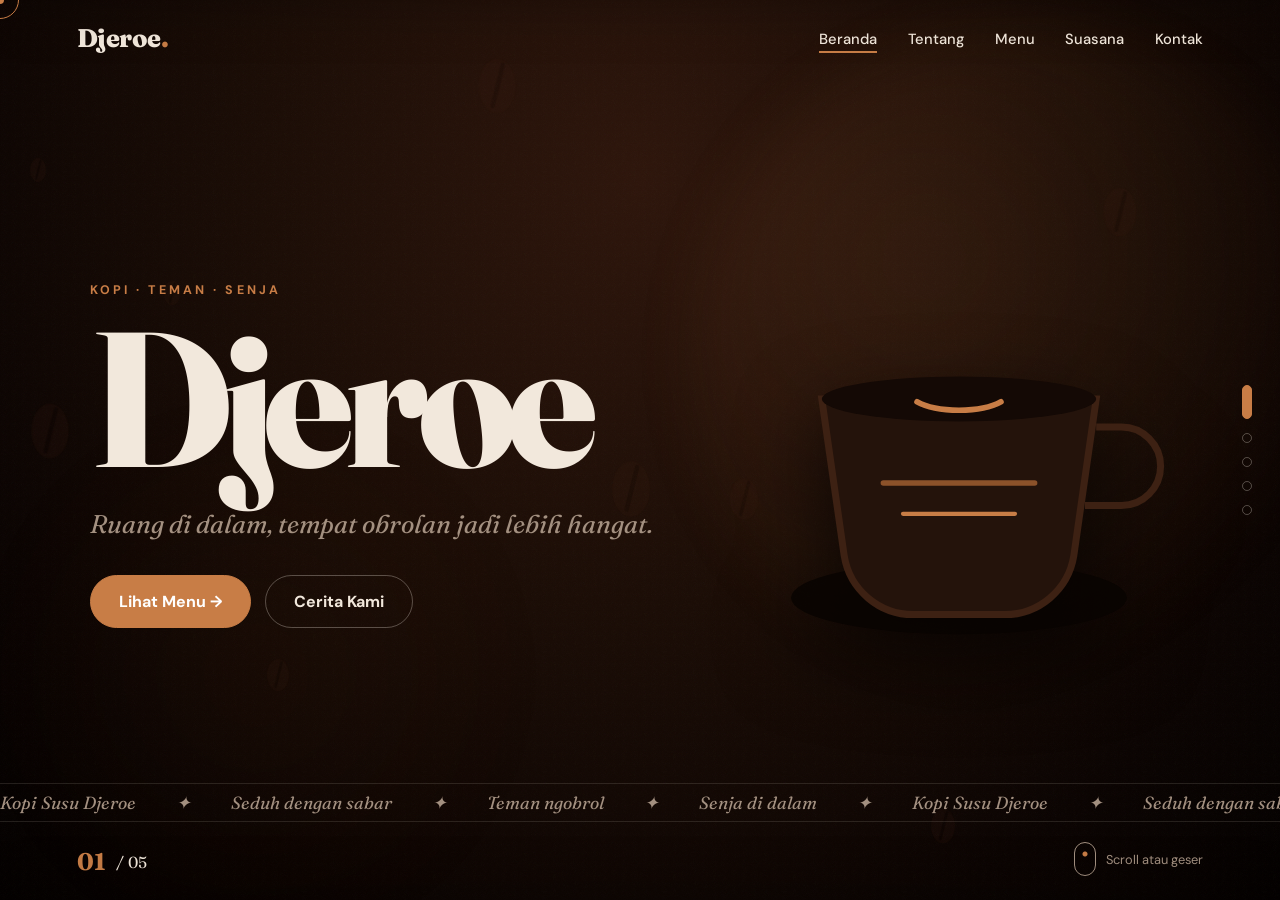
==== commit 0541bbd7: "Refactor: tidy code formatting, eliminate layout thrashing, and optimize assets & rendering performa" ====
--- a/djeroe.html
+++ b/djeroe.html
@@ -1,1202 +1,2005 @@
 <!DOCTYPE html>
 <html lang="id">
 <head>
-<meta charset="utf-8">
-<meta name="viewport" content="width=device-width, initial-scale=1, viewport-fit=cover">
-<title>Djeroe — Kopi, Teman &amp; Senja</title>
-<link href="https://fonts.googleapis.com/css2?family=Fraunces:ital,opsz,wght@0,9..144,500;0,9..144,800;1,9..144,500&family=DM+Sans:wght@400;500;700&display=swap" rel="stylesheet">
-<style>
-:root{
-  --bg:#120804;
-  --bg-gradient:radial-gradient(ellipse at 50% 20%, #2f170d 0%, #1c0e07 42%, #0c0503 78%, #050201 100%);
-  --fg:#f2e8dc;
-  --muted:#a39080;
-  --card:rgba(30, 16, 10, 0.65);
-  --card-hover:rgba(42, 22, 14, 0.85);
-  --accent:#c87d46;
-  --accent2:#8c522a;
-  --line:rgba(242, 232, 220, 0.12);
-  --line-strong:rgba(242, 232, 220, 0.22);
-  --e:cubic-bezier(.22,1,.36,1);
-  --serif:'Fraunces',Georgia,serif;
-  --sans:'DM Sans',system-ui,sans-serif;
-  box-sizing:border-box;
-  color-scheme:dark;
-}
-@media (prefers-color-scheme:dark){
-  :root{
-    --bg:#120804;
-    --bg-gradient:radial-gradient(ellipse at 50% 20%, #2f170d 0%, #1c0e07 42%, #0c0503 78%, #050201 100%);
-    --fg:#f2e8dc;
-    --muted:#a39080;
-    --card:rgba(30, 16, 10, 0.65);
-    --accent:#c87d46;
-    --accent2:#8c522a;
-    --line:rgba(242, 232, 220, 0.12);
-  }
-}
-*,*::before,*::after{box-sizing:inherit;margin:0}
-html,body{height:100%;overflow:hidden}
-body{
-  background:var(--bg-gradient) fixed;
-  color:var(--fg);
-  font-family:var(--sans);
-  min-height:100%;
-}
-a,button{color:inherit;font:inherit;background:none;border:0;cursor:pointer;text-decoration:none}
-@media (hover:hover){body,a,button{cursor:none}}
-
-/* background stage */
-.stage{position:fixed;inset:0;overflow:hidden;z-index:0;pointer-events:none}
-.orb{
-  position:absolute;left:50%;top:50%;width:75vmax;height:75vmax;margin:-37.5vmax 0 0 -37.5vmax;
-  border-radius:50%;
-  background:radial-gradient(circle at 35% 35%, rgba(200,125,70,0.22), rgba(140,82,42,0.14) 50%, transparent 72%);
-  opacity:.5;filter:blur(40px);
-  transform:translate(var(--ox,30vw),var(--oy,-10vh)) scale(var(--os,.7));
-  transition:transform 1.4s var(--e);
-}
-.orb.b{
-  opacity:.3;
-  background:radial-gradient(circle, rgba(140,82,42,0.18), transparent 65%);
-  width:50vmax;height:50vmax;margin:-25vmax 0 0 -25vmax;
-  transform:translate(var(--bx,-30vw),var(--by,25vh)) scale(var(--bs,1));
-}
-.bean{
-  position:absolute;width:26px;height:38px;border-radius:50%;
-  background:#381d11;opacity:.18;animation:fl 9s ease-in-out infinite;
-}
-.bean::after{
-  content:"";position:absolute;left:46%;top:6%;width:3px;height:88%;
-  background:#140804;border-radius:3px;transform:rotate(14deg);
-}
-@keyframes fl{50%{transform:translateY(-28px) rotate(40deg)}}
-.grain{
-  position:fixed;inset:0;z-index:1;pointer-events:none;opacity:.06;
-  background-image:url("data:image/svg+xml,%3Csvg xmlns='http://www.w3.org/2000/svg' width='120' height='120'%3E%3Cfilter id='n'%3E%3CfeTurbulence baseFrequency='.9'/%3E%3C/filter%3E%3Crect width='120' height='120' filter='url(%23n)'/%3E%3C/svg%3E");
-}
-
-/* header */
-header{position:fixed;top:0;left:0;right:0;z-index:20;display:flex;justify-content:space-between;align-items:center;padding:calc(22px + env(safe-area-inset-top,0px)) 6vw 0}
-.logo{font-family:var(--serif);font-weight:800;font-size:1.6rem;letter-spacing:-.02em}
-.logo i{color:var(--accent);font-style:normal}
-nav{display:flex;gap:clamp(12px,2.4vw,34px)}
-nav button{position:relative;font-weight:500;font-size:.92rem;padding:6px 0;overflow:hidden;height:30px}
-nav button span{display:block;transition:transform .45s var(--e)}
-nav button span+span{position:absolute;left:0;top:100%;color:var(--accent)}
-nav button:hover span{transform:translateY(-100%)}
-nav button.on::after{content:"";position:absolute;left:0;bottom:0;height:2px;width:100%;background:var(--accent);animation:ul .6s var(--e)}
-@keyframes ul{from{transform:scaleX(0);transform-origin:left}}
-.side{position:fixed;right:2.2vw;top:50%;transform:translateY(-50%);z-index:20;display:flex;flex-direction:column;gap:14px}
-.side button{width:10px;height:10px;border-radius:50%;border:1.5px solid rgba(242,232,220,0.3);transition:.4s var(--e)}
-.side button:hover{transform:scale(1.6);background:var(--accent);border-color:var(--accent)}
-.side button.on{height:34px;border-radius:8px;background:var(--accent);border-color:var(--accent)}
-.count{position:fixed;left:6vw;bottom:calc(24px + env(safe-area-inset-bottom,0px));z-index:20;font-family:var(--serif);font-size:1rem;display:flex;gap:10px;align-items:center}
-.count b{font-size:1.5rem;color:var(--accent)}
-.hint{position:fixed;right:6vw;bottom:calc(24px + env(safe-area-inset-bottom,0px));z-index:20;font-size:.8rem;color:var(--muted);display:flex;gap:10px;align-items:center}
-.hint::before{content:"";width:22px;height:34px;border:1.5px solid var(--muted);border-radius:12px;background:radial-gradient(circle,var(--accent) 2px,transparent 3px) 50% 8px/100% 6px no-repeat;animation:sc 1.6s infinite}
-@keyframes sc{50%{background-position:50% 18px}}
-
-/* scenes */
-main{position:fixed;inset:0;z-index:10}
-.scene{position:absolute;inset:0;display:flex;flex-direction:column;padding:90px 7vw 80px;overflow-y:auto;pointer-events:none;scrollbar-width:thin}
-.scene::-webkit-scrollbar{width:6px}
-.scene::-webkit-scrollbar-thumb{background:rgba(242,232,220,0.15);border-radius:99px}
-.scene::-webkit-scrollbar-thumb:hover{background:var(--accent)}
-.scene.active{pointer-events:auto}
-[data-a]{transition:opacity .45s,transform .5s var(--e);opacity:0;transform:translateY(50px)}
-.scene.before [data-a]{transform:translateY(-50px)}
-.scene.active [data-a]{opacity:1;transform:none;transition:opacity .8s var(--e),transform 1s var(--e);transition-delay:calc(var(--i,0)*85ms + 380ms)}
-.wrap{width:100%;max-width:1200px;margin:auto}
-.kick{font-size:.78rem;letter-spacing:.25em;text-transform:uppercase;color:var(--accent);font-weight:700;margin-bottom:14px}
-h2{font-family:var(--serif);font-weight:800;font-size:clamp(2.2rem,5.6vw,4.8rem);line-height:1;letter-spacing:-.03em;margin-bottom:22px}
-h2 em{color:var(--accent);font-weight:500}
-p{color:var(--muted);line-height:1.7;max-width:52ch}
-/* Page Transition Wipe */
-.wipe{
-  position:fixed;
-  inset:0;
-  z-index:70;
-  background:radial-gradient(circle at center, #ffffff 0%, #fbf8f3 85%, #f5eee3 100%);
-  transform:translateY(101%);
-  pointer-events:none;
-  display:flex;
-  align-items:center;
-  justify-content:center;
-  box-shadow:0 0 60px rgba(0,0,0,.35);
-  will-change:transform;
-}
-.wipe.run{
-  animation:wipe .8s cubic-bezier(.76,0,.24,1);
-}
-@keyframes wipe{
-  0%{transform:translateY(101%)}
-  40%, 60%{transform:translateY(0)}
-  100%{transform:translateY(-101%)}
-}
-.wipe-logo{
-  font-family:var(--serif);
-  font-weight:800;
-  font-size:clamp(3.8rem, 12vw, 9rem);
-  line-height:.95;
-  letter-spacing:-.03em;
-  color:#241209;
-  display:inline-flex;
-  align-items:baseline;
-}
-.wipe-logo i{
-  color:var(--accent);
-  font-style:normal;
-  margin-left:3px;
-}
-.wipe.run .wipe-logo{
-  animation:wipeText .8s cubic-bezier(.16,1,.3,1);
-}
-@keyframes wipeText{
-  0%{opacity:0;transform:scale(.92) translateY(24px)}
-  40%, 60%{opacity:1;transform:scale(1) translateY(0)}
-  100%{opacity:0;transform:scale(1.04) translateY(-24px)}
-}
-
-/* Initial Preloader */
-.preloader{
-  position:fixed;
-  inset:0;
-  z-index:90;
-  background:radial-gradient(circle at center, #ffffff 0%, #fbf8f3 85%, #f5eee3 100%);
-  display:flex;
-  align-items:center;
-  justify-content:center;
-  box-shadow:0 0 60px rgba(0,0,0,.35);
-  will-change:transform;
-  transform:translateY(0);
-  transition:transform .85s cubic-bezier(.76,0,.24,1);
-}
-.preloader.done{
-  transform:translateY(-101%);
-  pointer-events:none;
-}
-.preloader-content{
-  display:flex;
-  flex-direction:column;
-  align-items:center;
-  justify-content:center;
-  will-change:transform, opacity;
-  transition:transform .85s cubic-bezier(.16,1,.3,1), opacity .45s ease;
-}
-.preloader.done .preloader-content{
-  opacity:0;
-  transform:scale(1.04) translateY(-24px);
-}
-.preloader-meta{
-  display:flex;
-  align-items:center;
-  gap:16px;
-  margin-top:clamp(20px, 4vh, 32px);
-}
-.preloader-track{
-  width:clamp(120px, 28vw, 180px);
-  height:3px;
-  background:rgba(36,18,9,0.08);
-  border-radius:99px;
-  overflow:hidden;
-}
-.preloader-bar{
-  width:0%;
-  height:100%;
-  background:linear-gradient(90deg, var(--accent2), var(--accent));
-  border-radius:99px;
-  transition:width .12s cubic-bezier(.22,1,.36,1);
-}
-.preloader-pct{
-  font-family:var(--sans);
-  font-size:clamp(.85rem, 2vw, .95rem);
-  font-weight:700;
-  letter-spacing:.08em;
-  color:#6b4a35;
-  min-width:54px;
-  white-space:nowrap;
-  text-align:left;
-  font-variant-numeric:tabular-nums;
-}
-
-
-/* hero */
-.hero{display:grid;grid-template-columns:1.3fr 1fr;gap:3vw;align-items:center}
-.title{font-family:var(--serif);font-weight:800;font-size:clamp(4.2rem,15vw,12.5rem);line-height:.9;letter-spacing:-.05em;display:flex;flex-wrap:wrap}
-.title span{display:inline-block;transition:transform .5s var(--e),color .3s;will-change:transform,color}
-.title span:hover{transform:translateY(-.12em) rotate(-6deg)!important;color:var(--accent)!important}
-.scene.active .title span{
-  animation:titleLetterWave 4.2s var(--e) infinite;
-  animation-delay:calc(var(--li, 0) * .09s + .38s);
-}
-@keyframes titleLetterWave{
-  0%{transform:translateY(0) rotate(0deg);color:inherit}
-  8%{transform:translateY(-.14em) rotate(-6deg);color:var(--accent)}
-  15%{transform:translateY(.02em) rotate(1.5deg);color:var(--accent)}
-  22%{transform:translateY(0) rotate(0deg);color:inherit}
-  100%{transform:translateY(0) rotate(0deg);color:inherit}
-}
-.sub{font-family:var(--serif);font-style:italic;font-size:clamp(1.1rem,2vw,1.6rem);margin:18px 0 28px;color:var(--muted)}
-.btns{display:flex;gap:14px;flex-wrap:wrap}
-.btn{position:relative;display:inline-flex;align-items:center;gap:10px;padding:15px 28px;border-radius:99px;font-weight:700;border:1.5px solid rgba(242,232,220,0.3);overflow:hidden;isolation:isolate;transition:color .4s,transform .3s var(--e),border-color .3s}
-.btn::before{content:"";position:absolute;inset:0;background:var(--accent);transform:translateY(101%);transition:transform .5s var(--e);z-index:-1;border-radius:50% 50% 0 0/40% 40% 0 0}
-.btn:hover{color:#fff;border-color:var(--accent)}
-.btn:hover::before{transform:none;border-radius:0}
-.btn.fill{background:var(--accent);color:#fff;border-color:var(--accent)}
-.btn.fill::before{background:#261208}
-.btn.fill:hover{color:#f2e8dc;border-color:#8c522a}
-.btn.fill:hover::before{transform:none;border-radius:0}
-.cup{width:min(34vw,420px);justify-self:center;animation:bob 5s ease-in-out infinite;filter:drop-shadow(0 30px 40px rgba(0,0,0,.65))}
-@keyframes bob{50%{transform:translateY(-16px) rotate(2deg)}}
-.steam path{stroke:var(--muted);stroke-width:5;fill:none;stroke-linecap:round;opacity:0;stroke-dasharray:60;animation:st 3.2s infinite}
-.steam path:nth-child(2){animation-delay:.8s}.steam path:nth-child(3){animation-delay:1.6s}
-@keyframes st{0%{stroke-dashoffset:60;opacity:0}40%{opacity:.5}100%{stroke-dashoffset:-60;opacity:0;transform:translateY(-20px)}}
-.marq{position:fixed;left:0;right:0;bottom:78px;z-index:11;overflow:hidden;border-block:1px solid var(--line);padding:8px 0;font-family:var(--serif);font-style:italic;font-size:1.1rem;color:var(--muted);transition:opacity .5s;opacity:0}
-body[data-s="0"] .marq{opacity:1}
-.marq div{display:flex;width:max-content;gap:2.5rem;animation:mq 22s linear infinite}
-@keyframes mq{to{transform:translateX(-50%)}}
-
-/* about */
-.about{display:grid;grid-template-columns:1.1fr 1fr;gap:5vw;align-items:center}
-.stats{display:grid;gap:14px}
-.stat{display:flex;align-items:baseline;gap:18px;padding:20px 26px;border-radius:22px;background:var(--card);border:1px solid var(--line);backdrop-filter:blur(10px);transition:transform .5s var(--e),border-color .3s,background .3s}
-.stat:hover{transform:translateX(14px) scale(1.02);border-color:var(--accent);background:var(--card-hover)}
-.stat b{font-family:var(--serif);font-size:clamp(2.4rem,5vw,3.8rem);color:var(--accent);min-width:2.3ch}
-.stat span{color:var(--muted)}
-
-/* menu section */
-.menu-toolbar{display:flex;justify-content:space-between;align-items:center;gap:16px;margin-bottom:16px;flex-wrap:wrap}
-.tabs{display:flex;gap:8px;flex-wrap:wrap}
-.tab{padding:9px 20px;border-radius:99px;border:1px solid var(--line);background:rgba(24,12,7,0.5);color:var(--muted);font-weight:500;font-size:.92rem;transition:.35s var(--e);display:inline-flex;align-items:center;gap:6px}
-.tab:hover{border-color:var(--accent);color:var(--fg);transform:translateY(-2px)}
-.tab.on{background:var(--fg);color:#140804;border-color:var(--fg);font-weight:700}
-.tab.tab-all.on{background:var(--accent);color:#fff;border-color:var(--accent);box-shadow:0 6px 20px -4px rgba(200,125,70,0.45)}
-
-.menu-search-wrap{position:relative;flex:1;min-width:220px;max-width:320px}
-.menu-search-wrap input{width:100%;padding:9px 36px 9px 36px;border-radius:99px;border:1.5px solid var(--line);background:rgba(24,12,7,0.7);color:var(--fg);font-family:var(--sans);font-size:.88rem;outline:none;transition:border-color .3s,box-shadow .3s}
-.menu-search-wrap input:focus{border-color:var(--accent);box-shadow:0 0 0 3px rgba(200,125,70,0.25)}
-.menu-search-wrap input::placeholder{color:var(--muted);opacity:.7}
-.menu-search-icon{position:absolute;left:13px;top:50%;transform:translateY(-50%);opacity:.5;pointer-events:none;font-size:.85rem}
-.menu-search-clear{position:absolute;right:10px;top:50%;transform:translateY(-50%);width:20px;height:20px;border-radius:50%;background:rgba(242,232,220,0.15);color:var(--muted);display:grid;place-items:center;font-size:.7rem;cursor:pointer;border:0;transition:.2s}
-.menu-search-clear:hover{background:var(--accent);color:#fff}
-
-.menu-meta{display:flex;justify-content:space-between;align-items:center;gap:10px;margin-bottom:20px;font-size:.85rem;color:var(--muted);flex-wrap:wrap}
-.menu-meta b{color:var(--accent)}
-
-.grid{display:grid;grid-template-columns:repeat(auto-fit,minmax(250px,1fr));gap:20px;perspective:1000px}
-.card{position:relative;padding:14px;border-radius:24px;background:var(--card);border:1px solid var(--line);backdrop-filter:blur(12px);transform:rotateX(var(--rx,0)) rotateY(var(--ry,0));transition:transform .25s,border-color .3s,box-shadow .4s,background .3s;animation:pop .6s var(--e) backwards;animation-delay:calc(var(--n)*35ms);display:flex;flex-direction:column;overflow:hidden}
-.card:hover{background:var(--card-hover);border-color:var(--accent);box-shadow:0 24px 50px -15px rgba(200,125,70,0.25);transform:translateY(-6px)}
-@keyframes pop{from{opacity:0;transform:translateY(24px) scale(.95)}}
-
-/* Card Image */
-.card-img-wrap{position:relative;width:100%;height:165px;border-radius:18px;overflow:hidden;background:#180b06;margin-bottom:14px}
-.card-img{width:100%;height:100%;object-fit:cover;display:block;transition:transform .6s var(--e)}
-.card:hover .card-img{transform:scale(1.08)}
-.card-img-fallback{width:100%;height:100%;display:grid;place-items:center;font-size:3rem;background:linear-gradient(135deg,rgba(46,23,13,0.9),rgba(20,10,5,0.95))}
-
-.card-cat-badge{position:absolute;top:10px;left:10px;z-index:2;font-size:.68rem;font-weight:700;letter-spacing:.08em;text-transform:uppercase;padding:5px 12px;border-radius:99px;background:rgba(14,7,4,.82);color:var(--fg);border:1px solid rgba(242,232,220,.15);backdrop-filter:blur(6px)}
-.card-tag-floating{position:absolute;top:10px;right:10px;z-index:2;font-size:.68rem;font-weight:700;letter-spacing:.06em;text-transform:uppercase;padding:5px 10px;border-radius:8px;backdrop-filter:blur(6px)}
-.card-tag-floating.signature{background:rgba(200,125,70,0.9);color:#fff;box-shadow:0 4px 12px rgba(200,125,70,.35)}
-.card-tag-floating.favorit{background:rgba(140,82,42,0.92);color:#f2e8dc;box-shadow:0 4px 12px rgba(140,82,42,.35)}
-.card-tag-floating.klasik{background:rgba(28,14,8,.9);color:#d4c4b4;border:1px solid rgba(242,232,220,.15)}
-
-.card-content{display:flex;flex-direction:column;flex:1;padding:0 6px 6px}
-.card h3{font-family:var(--serif);font-size:1.22rem;margin-bottom:6px;line-height:1.25}
-.card small{color:var(--muted);line-height:1.5;display:block;margin-bottom:14px;flex:1}
-.card-foot{display:flex;justify-content:space-between;align-items:center;margin-top:auto;gap:10px;padding-top:10px;border-top:1px solid var(--line)}
-.card-price{color:var(--accent);font-size:1.18rem;font-weight:700}
-.card-note-tag{font-size:.75rem;color:var(--muted);background:rgba(242,232,220,0.08);padding:3px 8px;border-radius:6px;font-weight:500}
-
-.badge{font-size:.68rem;font-weight:700;text-transform:uppercase;letter-spacing:.06em;padding:3px 9px;border-radius:6px}
-.badge.signature{background:rgba(200,125,70,0.18);color:var(--accent);border:1px solid rgba(200,125,70,0.4)}
-.badge.favorit{background:rgba(140,82,42,0.22);color:#d48b52;border:1px solid rgba(140,82,42,0.45)}
-.badge.klasik{background:rgba(242,232,220,0.08);color:var(--fg);border:1px solid var(--line)}
-.menu-empty{grid-column:1/-1;text-align:center;padding:48px 24px;background:var(--card);border-radius:24px;border:1px dashed var(--line)}
-.menu-empty p{margin:0 auto 16px;color:var(--muted)}
-.btn-reset{display:inline-flex;padding:9px 20px;border-radius:99px;background:var(--accent);color:#fff;font-weight:700;font-size:.85rem}
-
-/* vibe */
-.panels{display:flex;gap:14px;height:min(52vh,440px)}
-.panel{
-  flex:1;
-  position:relative;
-  border-radius:28px;
-  overflow:hidden;
-  padding:26px;
-  display:flex;
-  flex-direction:column;
-  justify-content:flex-end;
-  color:#fff;
-  background:linear-gradient(160deg,var(--c1),var(--c2));
-  border:1px solid var(--line);
-  transition:flex .8s var(--e), border-color .4s;
-  text-align:left;
-  cursor:pointer;
-  isolation:isolate;
-}
-.panel:hover,.panel.open{flex:3.4;border-color:var(--accent)}
-.panel-bg{
-  position:absolute;
-  inset:0;
-  width:100%;
-  height:100%;
-  object-fit:cover;
-  z-index:-2;
-  transition:transform 1s var(--e), filter .8s var(--e);
-  filter:brightness(.62) contrast(1.05) saturate(1.1);
-  transform:scale(1.02);
-}
-.panel:hover .panel-bg,.panel.open .panel-bg{
-  transform:scale(1.08);
-  filter:brightness(.75) contrast(1.08) saturate(1.15);
-}
-.panel-overlay{
-  position:absolute;
-  inset:0;
-  z-index:-1;
-  background:linear-gradient(180deg, rgba(14,6,3,0.3) 0%, rgba(14,6,3,0.55) 45%, rgba(10,4,2,0.92) 100%);
-  transition:background .6s var(--e);
-}
-.panel:hover .panel-overlay,.panel.open .panel-overlay{
-  background:linear-gradient(180deg, rgba(14,6,3,0.18) 0%, rgba(14,6,3,0.4) 40%, rgba(8,3,1,0.86) 100%);
-}
-.panel .no{
-  position:absolute;
-  top:18px;
-  left:24px;
-  font-family:var(--serif);
-  font-size:3.4rem;
-  opacity:.65;
-  color:rgba(242,232,220,0.85);
-  text-shadow:0 4px 16px rgba(0,0,0,0.7);
-  transition:.6s var(--e);
-  z-index:1;
-}
-.panel:hover .no,.panel.open .no{
-  opacity:1;
-  transform:scale(1.15) translateX(8px);
-  color:var(--accent);
-}
-.panel-body{
-  position:relative;
-  z-index:1;
-}
-.panel h3{
-  font-family:var(--serif);
-  font-size:1.5rem;
-  white-space:nowrap;
-  text-shadow:0 2px 10px rgba(0,0,0,0.8);
-}
-.panel p{
-  color:rgba(242,232,220,.9);
-  text-shadow:0 2px 8px rgba(0,0,0,0.8);
-  max-height:0;
-  opacity:0;
-  overflow:hidden;
-  transition:.7s var(--e);
-}
-.panel:hover p,.panel.open p{
-  max-height:130px;
-  opacity:1;
-  margin-top:8px;
-}
-.panel::after{
-  content:"";
-  position:absolute;
-  width:220px;
-  height:220px;
-  border-radius:50%;
-  right:-60px;
-  top:-60px;
-  background:radial-gradient(circle, rgba(200,125,70,.25), transparent 70%);
-  transition:transform .9s var(--e);
-  z-index:0;
-  pointer-events:none;
-}
-.panel:hover::after,.panel.open::after{transform:scale(2.4)}
-
-/* contact */
-.contact{display:grid;grid-template-columns:1fr 1.1fr;gap:5vw;align-items:center}
-.links a{
-  display:flex;
-  justify-content:space-between;
-  align-items:center;
-  padding:20px 0;
-  border-bottom:1px solid var(--line);
-  font-family:var(--serif);
-  font-size:clamp(1.2rem,2.6vw,1.95rem);
-  text-decoration:none;
-  position:relative;
-  transition:color .3s;
-}
-.links a::after{
-  content:"";
-  position:absolute;
-  left:0;
-  bottom:-1px;
-  width:0%;
-  height:1.5px;
-  background:var(--accent);
-  transition:width .45s var(--e);
-}
-.links a:hover{
-  color:var(--accent);
-}
-.links a:hover::after{
-  width:100%;
-}
-.link-item-left{
-  display:inline-flex;
-  align-items:center;
-  gap:16px;
-  transition:transform .4s var(--e);
-  will-change:transform;
-}
-.links a:hover .link-item-left{
-  transform:translateX(10px);
-}
-.link-icon{
-  display:inline-flex;
-  align-items:center;
-  justify-content:center;
-  width:44px;
-  height:44px;
-  border-radius:50%;
-  background:rgba(200,125,70,0.12);
-  border:1.5px solid rgba(200,125,70,0.3);
-  color:var(--accent);
-  flex-shrink:0;
-  transition:background .35s var(--e), border-color .35s var(--e), transform .35s var(--e), color .35s;
-}
-.link-icon svg{
-  width:20px;
-  height:20px;
-  display:block;
-}
-.links a:hover .link-icon{
-  background:var(--accent);
-  color:#fff;
-  border-color:var(--accent);
-  transform:scale(1.1) rotate(-6deg);
-}
-.link-label{
-  line-height:1.2;
-}
-.links a i{
-  font-style:normal;
-  font-size:1.6rem;
-  color:var(--accent);
-  display:inline-block;
-  transition:transform .45s var(--e);
-  will-change:transform;
-}
-.links a:hover i{
-  transform:translateX(6px) rotate(-45deg);
-}
-.hours{display:flex;gap:10px;flex-wrap:wrap;margin-top:22px}
-.hours div{padding:8px 16px;border-radius:99px;border:1px solid var(--line);background:rgba(24,12,7,0.5);font-size:.85rem;transition:.3s}
-.hours div:hover{background:var(--accent);color:#fff;border-color:var(--accent);transform:translateY(-3px)}
-
-/* cursor */
-.cur,.ring{position:fixed;left:0;top:0;pointer-events:none;z-index:100;border-radius:50%;display:none}
-@media (hover:hover){.cur,.ring{display:block}}
-.cur{width:8px;height:8px;margin:-4px;background:var(--accent)}
-.ring{width:38px;height:38px;margin:-19px;border:1.5px solid var(--accent);transition:width .35s var(--e),height .35s var(--e),margin .35s var(--e),background .3s}
-.ring.h{width:72px;height:72px;margin:-36px;background:rgba(200,125,70,0.18)}
-
-@media (max-width:820px){
- .hero,.about,.contact{grid-template-columns:1fr}.cup{width:46vw;order:-1}.side{display:none}.hint{display:none}
- nav button{font-size:.78rem}.logo{font-size:1.3rem}.panels{flex-direction:column;height:62vh}.panel{padding:18px}.panel h3{font-size:1.2rem}
- .scene{padding:80px 6vw 120px}.marq{bottom:60px}
- .menu-toolbar{flex-direction:column;align-items:stretch;gap:12px}
- .menu-search-wrap{max-width:100%}
-}
-@media (prefers-reduced-motion:reduce){*{animation-duration:.01s!important;transition-duration:.01s!important}.preloader{display:none!important}}
-</style>
+  <meta charset="utf-8">
+  <meta name="viewport" content="width=device-width, initial-scale=1, viewport-fit=cover">
+  <title>Djeroe — Kopi, Teman &amp; Senja</title>
+  
+  <!-- Resource Pre-connections for Performance -->
+  <link rel="preconnect" href="https://fonts.googleapis.com">
+  <link rel="preconnect" href="https://fonts.gstatic.com" crossorigin>
+  <link rel="dns-prefetch" href="https://images.unsplash.com">
+  
+  <!-- Typography -->
+  <link href="https://fonts.googleapis.com/css2?family=Fraunces:ital,opsz,wght@0,9..144,500;0,9..144,800;1,9..144,500&family=DM+Sans:wght@400;500;700&display=swap" rel="stylesheet">
+
+  <style>
+    /* ==========================================================================
+       1. Design Tokens & Root Variables
+       ========================================================================== */
+    :root {
+      --bg: #120804;
+      --bg-gradient: radial-gradient(ellipse at 50% 20%, #2f170d 0%, #1c0e07 42%, #0c0503 78%, #050201 100%);
+      --fg: #f2e8dc;
+      --muted: #a39080;
+      --card: rgba(30, 16, 10, 0.65);
+      --card-hover: rgba(42, 22, 14, 0.85);
+      --accent: #c87d46;
+      --accent2: #8c522a;
+      --line: rgba(242, 232, 220, 0.12);
+      --line-strong: rgba(242, 232, 220, 0.22);
+      --e: cubic-bezier(.22, 1, .36, 1);
+      --serif: 'Fraunces', Georgia, serif;
+      --sans: 'DM Sans', system-ui, -apple-system, sans-serif;
+      box-sizing: border-box;
+      color-scheme: dark;
+    }
+
+    *, *::before, *::after {
+      box-sizing: inherit;
+      margin: 0;
+      padding: 0;
+    }
+
+    /* ==========================================================================
+       2. Global Reset & Base Typography
+       ========================================================================== */
+    html, body {
+      height: 100%;
+      overflow: hidden;
+    }
+
+    body {
+      background: var(--bg-gradient) fixed;
+      color: var(--fg);
+      font-family: var(--sans);
+      min-height: 100%;
+      -webkit-font-smoothing: antialiased;
+      -moz-osx-font-smoothing: grayscale;
+    }
+
+    a, button {
+      color: inherit;
+      font: inherit;
+      background: none;
+      border: 0;
+      cursor: pointer;
+      text-decoration: none;
+    }
+
+    @media (hover: hover) {
+      body, a, button {
+        cursor: none;
+      }
+    }
+
+    /* ==========================================================================
+       3. Ambient Background & Stage Effects
+       ========================================================================== */
+    .stage {
+      position: fixed;
+      inset: 0;
+      overflow: hidden;
+      z-index: 0;
+      pointer-events: none;
+    }
+
+    .orb {
+      position: absolute;
+      left: 50%;
+      top: 50%;
+      width: 75vmax;
+      height: 75vmax;
+      margin: -37.5vmax 0 0 -37.5vmax;
+      border-radius: 50%;
+      background: radial-gradient(circle at 35% 35%, rgba(200, 125, 70, 0.22), rgba(140, 82, 42, 0.14) 50%, transparent 72%);
+      opacity: .5;
+      filter: blur(40px);
+      transform: translate(var(--ox, 30vw), var(--oy, -10vh)) scale(var(--os, .7));
+      transition: transform 1.4s var(--e);
+      will-change: transform;
+    }
+
+    .orb.b {
+      opacity: .3;
+      background: radial-gradient(circle, rgba(140, 82, 42, 0.18), transparent 65%);
+      width: 50vmax;
+      height: 50vmax;
+      margin: -25vmax 0 0 -25vmax;
+      transform: translate(var(--bx, -30vw), var(--by, 25vh)) scale(var(--bs, 1));
+    }
+
+    .bean {
+      position: absolute;
+      width: 26px;
+      height: 38px;
+      border-radius: 50%;
+      background: #381d11;
+      opacity: .18;
+      animation: fl 9s ease-in-out infinite;
+      will-change: transform;
+    }
+
+    .bean::after {
+      content: "";
+      position: absolute;
+      left: 46%;
+      top: 6%;
+      width: 3px;
+      height: 88%;
+      background: #140804;
+      border-radius: 3px;
+      transform: rotate(14deg);
+    }
+
+    @keyframes fl {
+      50% { transform: translateY(-28px) rotate(40deg); }
+    }
+
+    .grain {
+      position: fixed;
+      inset: 0;
+      z-index: 1;
+      pointer-events: none;
+      opacity: .05;
+      contain: strict;
+      background-image: url("data:image/svg+xml,%3Csvg xmlns='http://www.w3.org/2000/svg' width='120' height='120'%3E%3Cfilter id='n'%3E%3CfeTurbulence baseFrequency='.9'/%3E%3C/filter%3E%3Crect width='120' height='120' filter='url(%23n)'/%3E%3C/svg%3E");
+    }
+
+    /* ==========================================================================
+       4. Global Header & Fixed Navigation Controls
+       ========================================================================== */
+    header {
+      position: fixed;
+      top: 0;
+      left: 0;
+      right: 0;
+      z-index: 20;
+      display: flex;
+      justify-content: space-between;
+      align-items: center;
+      padding: calc(22px + env(safe-area-inset-top, 0px)) 6vw 0;
+    }
+
+    .logo {
+      font-family: var(--serif);
+      font-weight: 800;
+      font-size: 1.6rem;
+      letter-spacing: -.02em;
+    }
+
+    .logo i {
+      color: var(--accent);
+      font-style: normal;
+    }
+
+    nav {
+      display: flex;
+      gap: clamp(12px, 2.4vw, 34px);
+    }
+
+    nav button {
+      position: relative;
+      font-weight: 500;
+      font-size: .92rem;
+      padding: 6px 0;
+      overflow: hidden;
+      height: 30px;
+    }
+
+    nav button span {
+      display: block;
+      transition: transform .45s var(--e);
+    }
+
+    nav button span + span {
+      position: absolute;
+      left: 0;
+      top: 100%;
+      color: var(--accent);
+    }
+
+    nav button:hover span {
+      transform: translateY(-100%);
+    }
+
+    nav button.on::after {
+      content: "";
+      position: absolute;
+      left: 0;
+      bottom: 0;
+      height: 2px;
+      width: 100%;
+      background: var(--accent);
+      animation: ul .6s var(--e);
+    }
+
+    @keyframes ul {
+      from { transform: scaleX(0); transform-origin: left; }
+    }
+
+    .side {
+      position: fixed;
+      right: 2.2vw;
+      top: 50%;
+      transform: translateY(-50%);
+      z-index: 20;
+      display: flex;
+      flex-direction: column;
+      gap: 14px;
+    }
+
+    .side button {
+      width: 10px;
+      height: 10px;
+      border-radius: 50%;
+      border: 1.5px solid rgba(242, 232, 220, 0.3);
+      transition: .4s var(--e);
+    }
+
+    .side button:hover {
+      transform: scale(1.6);
+      background: var(--accent);
+      border-color: var(--accent);
+    }
+
+    .side button.on {
+      height: 34px;
+      border-radius: 8px;
+      background: var(--accent);
+      border-color: var(--accent);
+    }
+
+    .count {
+      position: fixed;
+      left: 6vw;
+      bottom: calc(24px + env(safe-area-inset-bottom, 0px));
+      z-index: 20;
+      font-family: var(--serif);
+      font-size: 1rem;
+      display: flex;
+      gap: 10px;
+      align-items: center;
+    }
+
+    .count b {
+      font-size: 1.5rem;
+      color: var(--accent);
+    }
+
+    .hint {
+      position: fixed;
+      right: 6vw;
+      bottom: calc(24px + env(safe-area-inset-bottom, 0px));
+      z-index: 20;
+      font-size: .8rem;
+      color: var(--muted);
+      display: flex;
+      gap: 10px;
+      align-items: center;
+    }
+
+    .hint::before {
+      content: "";
+      width: 22px;
+      height: 34px;
+      border: 1.5px solid var(--muted);
+      border-radius: 12px;
+      background: radial-gradient(circle, var(--accent) 2px, transparent 3px) 50% 8px / 100% 6px no-repeat;
+      animation: sc 1.6s infinite;
+    }
+
+    @keyframes sc {
+      50% { background-position: 50% 18px; }
+    }
+
+    .marq {
+      position: fixed;
+      left: 0;
+      right: 0;
+      bottom: 78px;
+      z-index: 11;
+      overflow: hidden;
+      border-block: 1px solid var(--line);
+      padding: 8px 0;
+      font-family: var(--serif);
+      font-style: italic;
+      font-size: 1.1rem;
+      color: var(--muted);
+      transition: opacity .5s;
+      opacity: 0;
+      pointer-events: none;
+    }
+
+    body[data-s="0"] .marq {
+      opacity: 1;
+    }
+
+    .marq div {
+      display: flex;
+      width: max-content;
+      gap: 2.5rem;
+      animation: mq 22s linear infinite;
+    }
+
+    @keyframes mq {
+      to { transform: translateX(-50%); }
+    }
+
+    /* ==========================================================================
+       5. Page Transition Wipe & Initial Preloader
+       ========================================================================== */
+    .wipe {
+      position: fixed;
+      inset: 0;
+      z-index: 70;
+      background: radial-gradient(circle at center, #ffffff 0%, #fbf8f3 85%, #f5eee3 100%);
+      transform: translateY(101%);
+      pointer-events: none;
+      display: flex;
+      align-items: center;
+      justify-content: center;
+      box-shadow: 0 0 60px rgba(0, 0, 0, .35);
+      will-change: transform;
+    }
+
+    .wipe.run {
+      animation: wipe .8s cubic-bezier(.76, 0, .24, 1);
+    }
+
+    @keyframes wipe {
+      0% { transform: translateY(101%); }
+      40%, 60% { transform: translateY(0); }
+      100% { transform: translateY(-101%); }
+    }
+
+    .wipe-logo {
+      font-family: var(--serif);
+      font-weight: 800;
+      font-size: clamp(3.8rem, 12vw, 9rem);
+      line-height: .95;
+      letter-spacing: -.03em;
+      color: #241209;
+      display: inline-flex;
+      align-items: baseline;
+    }
+
+    .wipe-logo i {
+      color: var(--accent);
+      font-style: normal;
+      margin-left: 3px;
+    }
+
+    .wipe.run .wipe-logo {
+      animation: wipeText .8s cubic-bezier(.16, 1, .3, 1);
+    }
+
+    @keyframes wipeText {
+      0% { opacity: 0; transform: scale(.92) translateY(24px); }
+      40%, 60% { opacity: 1; transform: scale(1) translateY(0); }
+      100% { opacity: 0; transform: scale(1.04) translateY(-24px); }
+    }
+
+    .preloader {
+      position: fixed;
+      inset: 0;
+      z-index: 90;
+      background: radial-gradient(circle at center, #ffffff 0%, #fbf8f3 85%, #f5eee3 100%);
+      display: flex;
+      align-items: center;
+      justify-content: center;
+      box-shadow: 0 0 60px rgba(0, 0, 0, .35);
+      will-change: transform;
+      transform: translateY(0);
+      transition: transform .85s cubic-bezier(.76, 0, .24, 1);
+    }
+
+    .preloader.done {
+      transform: translateY(-101%);
+      pointer-events: none;
+    }
+
+    .preloader-content {
+      display: flex;
+      flex-direction: column;
+      align-items: center;
+      justify-content: center;
+      will-change: transform, opacity;
+      transition: transform .85s cubic-bezier(.16, 1, .3, 1), opacity .45s ease;
+    }
+
+    .preloader.done .preloader-content {
+      opacity: 0;
+      transform: scale(1.04) translateY(-24px);
+    }
+
+    .preloader-meta {
+      display: flex;
+      align-items: center;
+      gap: 16px;
+      margin-top: clamp(20px, 4vh, 32px);
+    }
+
+    .preloader-track {
+      width: clamp(120px, 28vw, 180px);
+      height: 3px;
+      background: rgba(36, 18, 9, 0.08);
+      border-radius: 99px;
+      overflow: hidden;
+    }
+
+    .preloader-bar {
+      width: 0%;
+      height: 100%;
+      background: linear-gradient(90deg, var(--accent2), var(--accent));
+      border-radius: 99px;
+      transition: width .12s cubic-bezier(.22, 1, .36, 1);
+    }
+
+    .preloader-pct {
+      font-family: var(--sans);
+      font-size: clamp(.85rem, 2vw, .95rem);
+      font-weight: 700;
+      letter-spacing: .08em;
+      color: #6b4a35;
+      min-width: 54px;
+      white-space: nowrap;
+      text-align: left;
+      font-variant-numeric: tabular-nums;
+    }
+
+    /* ==========================================================================
+       6. Main Scenes Layout & Staggered Reveal
+       ========================================================================== */
+    main {
+      position: fixed;
+      inset: 0;
+      z-index: 10;
+    }
+
+    .scene {
+      position: absolute;
+      inset: 0;
+      display: flex;
+      flex-direction: column;
+      padding: 90px 7vw 80px;
+      overflow-y: auto;
+      pointer-events: none;
+      scrollbar-width: thin;
+      contain: layout style;
+    }
+
+    .scene::-webkit-scrollbar {
+      width: 6px;
+    }
+
+    .scene::-webkit-scrollbar-thumb {
+      background: rgba(242, 232, 220, 0.15);
+      border-radius: 99px;
+    }
+
+    .scene::-webkit-scrollbar-thumb:hover {
+      background: var(--accent);
+    }
+
+    .scene.active {
+      pointer-events: auto;
+    }
+
+    [data-a] {
+      transition: opacity .45s, transform .5s var(--e);
+      opacity: 0;
+      transform: translateY(50px);
+    }
+
+    .scene.before [data-a] {
+      transform: translateY(-50px);
+    }
+
+    .scene.active [data-a] {
+      opacity: 1;
+      transform: none;
+      transition: opacity .8s var(--e), transform 1s var(--e);
+      transition-delay: calc(var(--i, 0) * 85ms + 380ms);
+    }
+
+    .wrap {
+      width: 100%;
+      max-width: 1200px;
+      margin: auto;
+    }
+
+    .kick {
+      font-size: .78rem;
+      letter-spacing: .25em;
+      text-transform: uppercase;
+      color: var(--accent);
+      font-weight: 700;
+      margin-bottom: 14px;
+    }
+
+    h2 {
+      font-family: var(--serif);
+      font-weight: 800;
+      font-size: clamp(2.2rem, 5.6vw, 4.8rem);
+      line-height: 1;
+      letter-spacing: -.03em;
+      margin-bottom: 22px;
+    }
+
+    h2 em {
+      color: var(--accent);
+      font-weight: 500;
+    }
+
+    p {
+      color: var(--muted);
+      line-height: 1.7;
+      max-width: 52ch;
+    }
+
+    /* ==========================================================================
+       7. Hero Section (Scene 01)
+       ========================================================================== */
+    .hero {
+      display: grid;
+      grid-template-columns: 1.3fr 1fr;
+      gap: 3vw;
+      align-items: center;
+    }
+
+    .title {
+      font-family: var(--serif);
+      font-weight: 800;
+      font-size: clamp(4.2rem, 15vw, 12.5rem);
+      line-height: .9;
+      letter-spacing: -.05em;
+      display: flex;
+      flex-wrap: wrap;
+    }
+
+    .title span {
+      display: inline-block;
+      transition: transform .5s var(--e), color .3s;
+      will-change: transform, color;
+    }
+
+    .title span:hover {
+      transform: translateY(-.12em) rotate(-6deg) !important;
+      color: var(--accent) !important;
+    }
+
+    .scene.active .title span {
+      animation: titleLetterWave 4.2s var(--e) infinite;
+      animation-delay: calc(var(--li, 0) * .09s + .38s);
+    }
+
+    @keyframes titleLetterWave {
+      0% { transform: translateY(0) rotate(0deg); color: inherit; }
+      8% { transform: translateY(-.14em) rotate(-6deg); color: var(--accent); }
+      15% { transform: translateY(.02em) rotate(1.5deg); color: var(--accent); }
+      22% { transform: translateY(0) rotate(0deg); color: inherit; }
+      100% { transform: translateY(0) rotate(0deg); color: inherit; }
+    }
+
+    .sub {
+      font-family: var(--serif);
+      font-style: italic;
+      font-size: clamp(1.1rem, 2vw, 1.6rem);
+      margin: 18px 0 28px;
+      color: var(--muted);
+    }
+
+    .btns {
+      display: flex;
+      gap: 14px;
+      flex-wrap: wrap;
+    }
+
+    .btn {
+      position: relative;
+      display: inline-flex;
+      align-items: center;
+      gap: 10px;
+      padding: 15px 28px;
+      border-radius: 99px;
+      font-weight: 700;
+      border: 1.5px solid rgba(242, 232, 220, 0.3);
+      overflow: hidden;
+      isolation: isolate;
+      transition: color .4s, transform .3s var(--e), border-color .3s;
+    }
+
+    .btn::before {
+      content: "";
+      position: absolute;
+      inset: 0;
+      background: var(--accent);
+      transform: translateY(101%);
+      transition: transform .5s var(--e);
+      z-index: -1;
+      border-radius: 50% 50% 0 0 / 40% 40% 0 0;
+    }
+
+    .btn:hover {
+      color: #fff;
+      border-color: var(--accent);
+    }
+
+    .btn:hover::before {
+      transform: none;
+      border-radius: 0;
+    }
+
+    .btn.fill {
+      background: var(--accent);
+      color: #fff;
+      border-color: var(--accent);
+    }
+
+    .btn.fill::before {
+      background: #261208;
+    }
+
+    .btn.fill:hover {
+      color: #f2e8dc;
+      border-color: #8c522a;
+    }
+
+    .btn.fill:hover::before {
+      transform: none;
+      border-radius: 0;
+    }
+
+    .cup {
+      width: min(34vw, 420px);
+      justify-self: center;
+      animation: bob 5s ease-in-out infinite;
+      filter: drop-shadow(0 30px 40px rgba(0, 0, 0, .65));
+      will-change: transform;
+    }
+
+    @keyframes bob {
+      50% { transform: translateY(-16px) rotate(2deg); }
+    }
+
+    .steam path {
+      stroke: var(--muted);
+      stroke-width: 5;
+      fill: none;
+      stroke-linecap: round;
+      opacity: 0;
+      stroke-dasharray: 60;
+      animation: st 3.2s infinite;
+    }
+
+    .steam path:nth-child(2) { animation-delay: .8s; }
+    .steam path:nth-child(3) { animation-delay: 1.6s; }
+
+    @keyframes st {
+      0% { stroke-dashoffset: 60; opacity: 0; }
+      40% { opacity: .5; }
+      100% { stroke-dashoffset: -60; opacity: 0; transform: translateY(-20px); }
+    }
+
+    /* ==========================================================================
+       8. About Section (Scene 02)
+       ========================================================================== */
+    .about {
+      display: grid;
+      grid-template-columns: 1.1fr 1fr;
+      gap: 5vw;
+      align-items: center;
+    }
+
+    .stats {
+      display: grid;
+      gap: 14px;
+    }
+
+    .stat {
+      display: flex;
+      align-items: baseline;
+      gap: 18px;
+      padding: 20px 26px;
+      border-radius: 22px;
+      background: var(--card);
+      border: 1px solid var(--line);
+      backdrop-filter: blur(10px);
+      transition: transform .5s var(--e), border-color .3s, background .3s;
+    }
+
+    .stat:hover {
+      transform: translateX(14px) scale(1.02);
+      border-color: var(--accent);
+      background: var(--card-hover);
+    }
+
+    .stat b {
+      font-family: var(--serif);
+      font-size: clamp(2.4rem, 5vw, 3.8rem);
+      color: var(--accent);
+      min-width: 2.3ch;
+    }
+
+    .stat span {
+      color: var(--muted);
+    }
+
+    /* ==========================================================================
+       9. Menu Catalog Section (Scene 03)
+       ========================================================================== */
+    .menu-toolbar {
+      display: flex;
+      justify-content: space-between;
+      align-items: center;
+      gap: 16px;
+      margin-bottom: 16px;
+      flex-wrap: wrap;
+    }
+
+    .tabs {
+      display: flex;
+      gap: 8px;
+      flex-wrap: wrap;
+    }
+
+    .tab {
+      padding: 9px 20px;
+      border-radius: 99px;
+      border: 1px solid var(--line);
+      background: rgba(24, 12, 7, 0.5);
+      color: var(--muted);
+      font-weight: 500;
+      font-size: .92rem;
+      transition: .35s var(--e);
+      display: inline-flex;
+      align-items: center;
+      gap: 6px;
+    }
+
+    .tab:hover {
+      border-color: var(--accent);
+      color: var(--fg);
+      transform: translateY(-2px);
+    }
+
+    .tab.on {
+      background: var(--fg);
+      color: #140804;
+      border-color: var(--fg);
+      font-weight: 700;
+    }
+
+    .tab.tab-all.on {
+      background: var(--accent);
+      color: #fff;
+      border-color: var(--accent);
+      box-shadow: 0 6px 20px -4px rgba(200, 125, 70, 0.45);
+    }
+
+    .menu-search-wrap {
+      position: relative;
+      flex: 1;
+      min-width: 220px;
+      max-width: 320px;
+    }
+
+    .menu-search-wrap input {
+      width: 100%;
+      padding: 9px 36px 9px 36px;
+      border-radius: 99px;
+      border: 1.5px solid var(--line);
+      background: rgba(24, 12, 7, 0.7);
+      color: var(--fg);
+      font-family: var(--sans);
+      font-size: .88rem;
+      outline: none;
+      transition: border-color .3s, box-shadow .3s;
+    }
+
+    .menu-search-wrap input:focus {
+      border-color: var(--accent);
+      box-shadow: 0 0 0 3px rgba(200, 125, 70, 0.25);
+    }
+
+    .menu-search-wrap input::placeholder {
+      color: var(--muted);
+      opacity: .7;
+    }
+
+    .menu-search-icon {
+      position: absolute;
+      left: 13px;
+      top: 50%;
+      transform: translateY(-50%);
+      opacity: .5;
+      pointer-events: none;
+      font-size: .85rem;
+    }
+
+    .menu-search-clear {
+      position: absolute;
+      right: 10px;
+      top: 50%;
+      transform: translateY(-50%);
+      width: 20px;
+      height: 20px;
+      border-radius: 50%;
+      background: rgba(242, 232, 220, 0.15);
+      color: var(--muted);
+      display: grid;
+      place-items: center;
+      font-size: .7rem;
+      cursor: pointer;
+      border: 0;
+      transition: .2s;
+    }
+
+    .menu-search-clear:hover {
+      background: var(--accent);
+      color: #fff;
+    }
+
+    .menu-meta {
+      display: flex;
+      justify-content: space-between;
+      align-items: center;
+      gap: 10px;
+      margin-bottom: 20px;
+      font-size: .85rem;
+      color: var(--muted);
+      flex-wrap: wrap;
+    }
+
+    .menu-meta b {
+      color: var(--accent);
+    }
+
+    .grid {
+      display: grid;
+      grid-template-columns: repeat(auto-fit, minmax(250px, 1fr));
+      gap: 20px;
+      perspective: 1000px;
+    }
+
+    .card {
+      position: relative;
+      padding: 14px;
+      border-radius: 24px;
+      background: var(--card);
+      border: 1px solid var(--line);
+      backdrop-filter: blur(12px);
+      transform: rotateX(var(--rx, 0)) rotateY(var(--ry, 0));
+      transition: transform .25s, border-color .3s, box-shadow .4s, background .3s;
+      animation: pop .6s var(--e) backwards;
+      animation-delay: calc(var(--n) * 35ms);
+      display: flex;
+      flex-direction: column;
+      overflow: hidden;
+      contain: layout style;
+    }
+
+    .card:hover {
+      background: var(--card-hover);
+      border-color: var(--accent);
+      box-shadow: 0 24px 50px -15px rgba(200, 125, 70, 0.25);
+      transform: translateY(-6px);
+    }
+
+    @keyframes pop {
+      from { opacity: 0; transform: translateY(24px) scale(.95); }
+    }
+
+    .card-img-wrap {
+      position: relative;
+      width: 100%;
+      height: 165px;
+      border-radius: 18px;
+      overflow: hidden;
+      background: #180b06;
+      margin-bottom: 14px;
+    }
+
+    .card-img {
+      width: 100%;
+      height: 100%;
+      object-fit: cover;
+      display: block;
+      transition: transform .6s var(--e);
+    }
+
+    .card:hover .card-img {
+      transform: scale(1.08);
+    }
+
+    .card-img-fallback {
+      width: 100%;
+      height: 100%;
+      display: grid;
+      place-items: center;
+      font-size: 3rem;
+      background: linear-gradient(135deg, rgba(46, 23, 13, 0.9), rgba(20, 10, 5, 0.95));
+    }
+
+    .card-cat-badge {
+      position: absolute;
+      top: 10px;
+      left: 10px;
+      z-index: 2;
+      font-size: .68rem;
+      font-weight: 700;
+      letter-spacing: .08em;
+      text-transform: uppercase;
+      padding: 5px 12px;
+      border-radius: 99px;
+      background: rgba(14, 7, 4, .82);
+      color: var(--fg);
+      border: 1px solid rgba(242, 232, 220, .15);
+      backdrop-filter: blur(6px);
+    }
+
+    .card-tag-floating {
+      position: absolute;
+      top: 10px;
+      right: 10px;
+      z-index: 2;
+      font-size: .68rem;
+      font-weight: 700;
+      letter-spacing: .06em;
+      text-transform: uppercase;
+      padding: 5px 10px;
+      border-radius: 8px;
+      backdrop-filter: blur(6px);
+    }
+
+    .card-tag-floating.signature {
+      background: rgba(200, 125, 70, 0.9);
+      color: #fff;
+      box-shadow: 0 4px 12px rgba(200, 125, 70, .35);
+    }
+
+    .card-tag-floating.favorit {
+      background: rgba(140, 82, 42, 0.92);
+      color: #f2e8dc;
+      box-shadow: 0 4px 12px rgba(140, 82, 42, .35);
+    }
+
+    .card-tag-floating.klasik {
+      background: rgba(28, 14, 8, .9);
+      color: #d4c4b4;
+      border: 1px solid rgba(242, 232, 220, .15);
+    }
+
+    .card-content {
+      display: flex;
+      flex-direction: column;
+      flex: 1;
+      padding: 0 6px 6px;
+    }
+
+    .card h3 {
+      font-family: var(--serif);
+      font-size: 1.22rem;
+      margin-bottom: 6px;
+      line-height: 1.25;
+    }
+
+    .card small {
+      color: var(--muted);
+      line-height: 1.5;
+      display: block;
+      margin-bottom: 14px;
+      flex: 1;
+    }
+
+    .card-foot {
+      display: flex;
+      justify-content: space-between;
+      align-items: center;
+      margin-top: auto;
+      gap: 10px;
+      padding-top: 10px;
+      border-top: 1px solid var(--line);
+    }
+
+    .card-price {
+      color: var(--accent);
+      font-size: 1.18rem;
+      font-weight: 700;
+    }
+
+    .card-note-tag {
+      font-size: .75rem;
+      color: var(--muted);
+      background: rgba(242, 232, 220, 0.08);
+      padding: 3px 8px;
+      border-radius: 6px;
+      font-weight: 500;
+    }
+
+    .menu-empty {
+      grid-column: 1 / -1;
+      text-align: center;
+      padding: 48px 24px;
+      background: var(--card);
+      border-radius: 24px;
+      border: 1px dashed var(--line);
+    }
+
+    .menu-empty p {
+      margin: 0 auto 16px;
+      color: var(--muted);
+    }
+
+    .btn-reset {
+      display: inline-flex;
+      padding: 9px 20px;
+      border-radius: 99px;
+      background: var(--accent);
+      color: #fff;
+      font-weight: 700;
+      font-size: .85rem;
+    }
+
+    /* ==========================================================================
+       10. Ambiance Section (Scene 04)
+       ========================================================================== */
+    .panels {
+      display: flex;
+      gap: 14px;
+      height: min(52vh, 440px);
+    }
+
+    .panel {
+      flex: 1;
+      position: relative;
+      border-radius: 28px;
+      overflow: hidden;
+      padding: 26px;
+      display: flex;
+      flex-direction: column;
+      justify-content: flex-end;
+      color: #fff;
+      background: linear-gradient(160deg, var(--c1), var(--c2));
+      border: 1px solid var(--line);
+      transition: flex .8s var(--e), border-color .4s;
+      text-align: left;
+      cursor: pointer;
+      isolation: isolate;
+      contain: layout style;
+    }
+
+    .panel:hover, .panel.open {
+      flex: 3.4;
+      border-color: var(--accent);
+    }
+
+    .panel-bg {
+      position: absolute;
+      inset: 0;
+      width: 100%;
+      height: 100%;
+      object-fit: cover;
+      z-index: -2;
+      transition: transform 1s var(--e), filter .8s var(--e);
+      filter: brightness(.62) contrast(1.05) saturate(1.1);
+      transform: scale(1.02);
+      will-change: transform;
+    }
+
+    .panel:hover .panel-bg, .panel.open .panel-bg {
+      transform: scale(1.08);
+      filter: brightness(.75) contrast(1.08) saturate(1.15);
+    }
+
+    .panel-overlay {
+      position: absolute;
+      inset: 0;
+      z-index: -1;
+      background: linear-gradient(180deg, rgba(14, 6, 3, 0.3) 0%, rgba(14, 6, 3, 0.55) 45%, rgba(10, 4, 2, 0.92) 100%);
+      transition: background .6s var(--e);
+    }
+
+    .panel:hover .panel-overlay, .panel.open .panel-overlay {
+      background: linear-gradient(180deg, rgba(14, 6, 3, 0.18) 0%, rgba(14, 6, 3, 0.4) 40%, rgba(8, 3, 1, 0.86) 100%);
+    }
+
+    .panel .no {
+      position: absolute;
+      top: 18px;
+      left: 24px;
+      font-family: var(--serif);
+      font-size: 3.4rem;
+      opacity: .65;
+      color: rgba(242, 232, 220, 0.85);
+      text-shadow: 0 4px 16px rgba(0, 0, 0, 0.7);
+      transition: .6s var(--e);
+      z-index: 1;
+    }
+
+    .panel:hover .no, .panel.open .no {
+      opacity: 1;
+      transform: scale(1.15) translateX(8px);
+      color: var(--accent);
+    }
+
+    .panel-body {
+      position: relative;
+      z-index: 1;
+    }
+
+    .panel h3 {
+      font-family: var(--serif);
+      font-size: 1.5rem;
+      white-space: nowrap;
+      text-shadow: 0 2px 10px rgba(0, 0, 0, 0.8);
+    }
+
+    .panel p {
+      color: rgba(242, 232, 220, .9);
+      text-shadow: 0 2px 8px rgba(0, 0, 0, 0.8);
+      max-height: 0;
+      opacity: 0;
+      overflow: hidden;
+      transition: .7s var(--e);
+    }
+
+    .panel:hover p, .panel.open p {
+      max-height: 130px;
+      opacity: 1;
+      margin-top: 8px;
+    }
+
+    .panel::after {
+      content: "";
+      position: absolute;
+      width: 220px;
+      height: 220px;
+      border-radius: 50%;
+      right: -60px;
+      top: -60px;
+      background: radial-gradient(circle, rgba(200, 125, 70, .25), transparent 70%);
+      transition: transform .9s var(--e);
+      z-index: 0;
+      pointer-events: none;
+    }
+
+    .panel:hover::after, .panel.open::after {
+      transform: scale(2.4);
+    }
+
+    /* ==========================================================================
+       11. Contact Section (Scene 05)
+       ========================================================================== */
+    .contact {
+      display: grid;
+      grid-template-columns: 1fr 1.1fr;
+      gap: 5vw;
+      align-items: center;
+    }
+
+    .links a {
+      display: flex;
+      justify-content: space-between;
+      align-items: center;
+      padding: 20px 0;
+      border-bottom: 1px solid var(--line);
+      font-family: var(--serif);
+      font-size: clamp(1.2rem, 2.6vw, 1.95rem);
+      text-decoration: none;
+      position: relative;
+      transition: color .3s;
+    }
+
+    .links a::after {
+      content: "";
+      position: absolute;
+      left: 0;
+      bottom: -1px;
+      width: 0%;
+      height: 1.5px;
+      background: var(--accent);
+      transition: width .45s var(--e);
+    }
+
+    .links a:hover {
+      color: var(--accent);
+    }
+
+    .links a:hover::after {
+      width: 100%;
+    }
+
+    .link-item-left {
+      display: inline-flex;
+      align-items: center;
+      gap: 16px;
+      transition: transform .4s var(--e);
+      will-change: transform;
+    }
+
+    .links a:hover .link-item-left {
+      transform: translateX(10px);
+    }
+
+    .link-icon {
+      display: inline-flex;
+      align-items: center;
+      justify-content: center;
+      width: 44px;
+      height: 44px;
+      border-radius: 50%;
+      background: rgba(200, 125, 70, 0.12);
+      border: 1.5px solid rgba(200, 125, 70, 0.3);
+      color: var(--accent);
+      flex-shrink: 0;
+      transition: background .35s var(--e), border-color .35s var(--e), transform .35s var(--e), color .35s;
+    }
+
+    .link-icon svg {
+      width: 20px;
+      height: 20px;
+      display: block;
+    }
+
+    .links a:hover .link-icon {
+      background: var(--accent);
+      color: #fff;
+      border-color: var(--accent);
+      transform: scale(1.1) rotate(-6deg);
+    }
+
+    .link-label {
+      line-height: 1.2;
+    }
+
+    .links a i {
+      font-style: normal;
+      font-size: 1.6rem;
+      color: var(--accent);
+      display: inline-block;
+      transition: transform .45s var(--e);
+      will-change: transform;
+    }
+
+    .links a:hover i {
+      transform: translateX(6px) rotate(-45deg);
+    }
+
+    .hours {
+      display: flex;
+      gap: 10px;
+      flex-wrap: wrap;
+      margin-top: 22px;
+    }
+
+    .hours div {
+      padding: 8px 16px;
+      border-radius: 99px;
+      border: 1px solid var(--line);
+      background: rgba(24, 12, 7, 0.5);
+      font-size: .85rem;
+      transition: .3s;
+    }
+
+    .hours div:hover {
+      background: var(--accent);
+      color: #fff;
+      border-color: var(--accent);
+      transform: translateY(-3px);
+    }
+
+    /* ==========================================================================
+       12. Interactive Custom Cursor
+       ========================================================================== */
+    .cur, .ring {
+      position: fixed;
+      left: 0;
+      top: 0;
+      pointer-events: none;
+      z-index: 100;
+      border-radius: 50%;
+      display: none;
+      will-change: transform;
+    }
+
+    @media (hover: hover) {
+      .cur, .ring {
+        display: block;
+      }
+    }
+
+    .cur {
+      width: 8px;
+      height: 8px;
+      margin: -4px;
+      background: var(--accent);
+    }
+
+    .ring {
+      width: 38px;
+      height: 38px;
+      margin: -19px;
+      border: 1.5px solid var(--accent);
+      transition: width .35s var(--e), height .35s var(--e), margin .35s var(--e), background .3s;
+    }
+
+    .ring.h {
+      width: 72px;
+      height: 72px;
+      margin: -36px;
+      background: rgba(200, 125, 70, 0.18);
+    }
+
+    /* ==========================================================================
+       13. Responsive Breakpoints & Accessibility
+       ========================================================================== */
+    @media (max-width: 820px) {
+      .hero, .about, .contact { grid-template-columns: 1fr; }
+      .cup { width: 46vw; order: -1; }
+      .side { display: none; }
+      .hint { display: none; }
+      nav button { font-size: .78rem; }
+      .logo { font-size: 1.3rem; }
+      .panels { flex-direction: column; height: 62vh; }
+      .panel { padding: 18px; }
+      .panel h3 { font-size: 1.2rem; }
+      .scene { padding: 80px 6vw 120px; }
+      .marq { bottom: 60px; }
+      .menu-toolbar { flex-direction: column; align-items: stretch; gap: 12px; }
+      .menu-search-wrap { max-width: 100%; }
+    }
+
+    @media (prefers-reduced-motion: reduce) {
+      *, *::before, *::after {
+        animation-duration: .01s !important;
+        transition-duration: .01s !important;
+      }
+      .preloader { display: none !important; }
+    }
+  </style>
 </head>
 <body data-s="0">
-<div class="stage"><div class="orb" id="orb"></div><div class="orb b" id="orb2"></div></div>
-<div class="grain"></div>
-<div class="wipe" id="wipe">
- <div class="wipe-logo">Djeroe<i>.</i></div>
-</div>
-<div class="preloader" id="preloader">
- <div class="preloader-content">
-  <div class="wipe-logo">Djeroe<i>.</i></div>
-  <div class="preloader-meta">
-   <div class="preloader-track"><div class="preloader-bar" id="preloaderBar"></div></div>
-   <div class="preloader-pct" id="preloaderPct">0%</div>
+
+  <!-- Background Ambience Stage -->
+  <div class="stage" aria-hidden="true">
+    <div class="orb" id="orb"></div>
+    <div class="orb b" id="orb2"></div>
   </div>
- </div>
-</div>
-<div class="cur" id="cur"></div><div class="ring" id="ring"></div>
-
-<header>
- <a class="logo" href="#beranda" data-go="0">Djeroe<i>.</i></a>
- <nav id="nav"></nav>
-</header>
-<div class="side" id="side"></div>
-<div class="count"><b id="cn">01</b> / 05</div>
-<div class="hint">Scroll atau geser</div>
-<div class="marq"><div id="mq"></div></div>
-
-<main>
-<section class="scene" id="beranda"><div class="wrap hero">
- <div>
-  <div class="kick" data-a>Kopi · Teman · Senja</div>
-  <h1 class="title" id="title" data-a aria-label="Djeroe"></h1>
-  <p class="sub" data-a>Ruang di dalam, tempat obrolan jadi lebih hangat.</p>
-  <div class="btns" data-a><button class="btn fill mag" data-go="2">Lihat Menu →</button><button class="btn mag" data-go="1">Cerita Kami</button></div>
- </div>
- <svg class="cup" data-a viewBox="0 0 300 300" aria-hidden="true">
-  <g class="steam"><path d="M110 90c-14-18 14-30 0-50"/><path d="M150 90c-14-18 14-30 0-50"/><path d="M190 90c-14-18 14-30 0-50"/></g>
-  <ellipse cx="150" cy="252" rx="120" ry="26" fill="#090402" opacity=".85"/>
-  <path d="M52 110h196l-16 112a50 50 0 0 1-50 42h-64a50 50 0 0 1-50-42z" fill="#24130b" stroke="#3d2113" stroke-width="5"/>
-  <path d="M248 130h18a28 28 0 0 1 0 56h-26" fill="none" stroke="#3d2113" stroke-width="5"/>
-  <ellipse cx="150" cy="110" rx="98" ry="16" fill="#140905"/>
-  <path d="M120 112c14 8 46 8 60 0" stroke="#c87d46" stroke-width="4" fill="none" stroke-linecap="round"/>
-  <path d="M96 170h108" stroke="#8c522a" stroke-width="4" stroke-linecap="round"/>
-  <path d="M110 192h80" stroke="#c87d46" stroke-width="3" stroke-linecap="round"/>
- </svg>
-</div></section>
-
-<section class="scene" id="tentang"><div class="wrap about">
- <div>
-  <div class="kick" data-a>Tentang Kami</div>
-  <h2 data-a>Djeroe, artinya <em>di dalam.</em></h2>
-  <p data-a>Djeroe lahir dari keinginan sederhana: punya tempat di mana kopi diseduh dengan sabar, musik pelan mengalun, dan setiap orang merasa pulang. Kami memilih biji kopi dari petani lokal Nusantara, menyangrainya dengan hati-hati, dan menyajikannya bersama cerita.</p>
-  <div class="btns" style="margin-top:26px" data-a><button class="btn mag" data-go="3">Rasakan Suasananya</button></div>
- </div>
- <div class="stats">
-  <div class="stat" data-a><b class="num" data-to="12">0</b><span>Menu signature racikan sendiri</span></div>
-  <div class="stat" data-a><b class="num" data-to="100">0</b><span>% biji kopi dari petani lokal</span></div>
-  <div class="stat" data-a><b class="num" data-to="7">0</b><span>Hari buka, setiap hari untukmu</span></div>
- </div>
-</div></section>
-
-<section class="scene" id="menu"><div class="wrap">
- <div class="kick" data-a>Menu Pilihan &amp; Lengkap</div>
- <h2 data-a>Seduhan yang <em>bikin betah.</em></h2>
- <div class="menu-toolbar" data-a>
-  <div class="tabs" id="tabs"></div>
-  <div class="menu-search-wrap">
-   <span class="menu-search-icon">🔍</span>
-   <input type="text" id="menuSearch" placeholder="Cari menu favorit..." aria-label="Cari menu">
-   <button type="button" id="menuSearchClear" class="menu-search-clear" style="display:none" aria-label="Hapus pencarian">✕</button>
+  <div class="grain" aria-hidden="true"></div>
+
+  <!-- Page Transition Wipe Curtain -->
+  <div class="wipe" id="wipe" aria-hidden="true">
+    <div class="wipe-logo">Djeroe<i>.</i></div>
   </div>
- </div>
- <div class="menu-meta" data-a>
-  <span class="menu-counter" id="menuCounter">Menampilkan 24 menu lengkap</span>
- </div>
- <div class="grid" id="grid" data-a></div>
-</div></section>
-
-<section class="scene" id="suasana"><div class="wrap">
- <div class="kick" data-a>Suasana</div>
- <h2 data-a>Pilih sudut <em>favoritmu.</em></h2>
- <div class="panels" data-a id="panels"></div>
-</div></section>
-
-<section class="scene" id="kontak"><div class="wrap contact">
- <div>
-  <div class="kick" data-a>Kontak</div>
-  <h2 data-a>Mampir, <em>yuk.</em></h2>
-  <p data-a>Jl. Contoh Raya No. 12, Jakarta. Ganti dengan alamat Djeroe yang sebenarnya.</p>
-  <div class="hours" data-a><div>Sen–Jum 08.00–22.00</div><div>Sab–Min 09.00–23.00</div></div>
- </div>
- <div class="links">
-  <a href="https://instagram.com/djeroe.cafe" target="_blank" rel="noopener" data-a>
-    <div class="link-item-left">
-      <span class="link-icon" aria-hidden="true">
-        <svg viewBox="0 0 24 24" fill="none" stroke="currentColor" stroke-width="2" stroke-linecap="round" stroke-linejoin="round">
-          <rect x="2" y="2" width="20" height="20" rx="5" ry="5"></rect>
-          <path d="M16 11.37A4 4 0 1 1 12.63 8 4 4 0 0 1 16 11.37z"></path>
-          <line x1="17.5" y1="6.5" x2="17.51" y2="6.5"></line>
+
+  <!-- Initial Preloader Splash -->
+  <div class="preloader" id="preloader" aria-label="Memuat website Djeroe">
+    <div class="preloader-content">
+      <div class="wipe-logo">Djeroe<i>.</i></div>
+      <div class="preloader-meta">
+        <div class="preloader-track"><div class="preloader-bar" id="preloaderBar"></div></div>
+        <div class="preloader-pct" id="preloaderPct">0%</div>
+      </div>
+    </div>
+  </div>
+
+  <!-- Interactive Custom Cursor -->
+  <div class="cur" id="cur" aria-hidden="true"></div>
+  <div class="ring" id="ring" aria-hidden="true"></div>
+
+  <!-- Global Header -->
+  <header>
+    <a class="logo" href="#beranda" data-go="0">Djeroe<i>.</i></a>
+    <nav id="nav" aria-label="Navigasi Utama"></nav>
+  </header>
+
+  <!-- Side Pagination & Floating Indicators -->
+  <div class="side" id="side" aria-label="Indikator Halaman"></div>
+  <div class="count" aria-live="polite"><b id="cn">01</b> / 05</div>
+  <div class="hint" aria-hidden="true">Scroll atau geser</div>
+  <div class="marq" aria-hidden="true"><div id="mq"></div></div>
+
+  <!-- Main Scenes Content -->
+  <main>
+    <!-- Scene 01: Beranda (Hero) -->
+    <section class="scene" id="beranda">
+      <div class="wrap hero">
+        <div>
+          <div class="kick" data-a>Kopi · Teman · Senja</div>
+          <h1 class="title" id="title" data-a aria-label="Djeroe"></h1>
+          <p class="sub" data-a>Ruang di dalam, tempat obrolan jadi lebih hangat.</p>
+          <div class="btns" data-a>
+            <button class="btn fill mag" data-go="2">Lihat Menu →</button>
+            <button class="btn mag" data-go="1">Cerita Kami</button>
+          </div>
+        </div>
+        <svg class="cup" data-a viewBox="0 0 300 300" aria-hidden="true">
+          <g class="steam">
+            <path d="M110 90c-14-18 14-30 0-50"/>
+            <path d="M150 90c-14-18 14-30 0-50"/>
+            <path d="M190 90c-14-18 14-30 0-50"/>
+          </g>
+          <ellipse cx="150" cy="252" rx="120" ry="26" fill="#090402" opacity=".85"/>
+          <path d="M52 110h196l-16 112a50 50 0 0 1-50 42h-64a50 50 0 0 1-50-42z" fill="#24130b" stroke="#3d2113" stroke-width="5"/>
+          <path d="M248 130h18a28 28 0 0 1 0 56h-26" fill="none" stroke="#3d2113" stroke-width="5"/>
+          <ellipse cx="150" cy="110" rx="98" ry="16" fill="#140905"/>
+          <path d="M120 112c14 8 46 8 60 0" stroke="#c87d46" stroke-width="4" fill="none" stroke-linecap="round"/>
+          <path d="M96 170h108" stroke="#8c522a" stroke-width="4" stroke-linecap="round"/>
+          <path d="M110 192h80" stroke="#c87d46" stroke-width="3" stroke-linecap="round"/>
         </svg>
-      </span>
-      <span class="link-label">@djeroe.cafe</span>
-    </div>
-    <i>→</i>
-  </a>
-  <a href="https://wa.me/6281234567890" target="_blank" rel="noopener" data-a>
-    <div class="link-item-left">
-      <span class="link-icon" aria-hidden="true">
-        <svg viewBox="0 0 24 24" fill="currentColor">
-          <path d="M17.47 14.38c-.3-.15-1.78-.88-2.06-.98-.27-.1-.47-.15-.67.15-.2.3-.78.98-.95 1.18-.18.2-.35.23-.65.08s-1.27-.47-2.42-1.5c-.9-.8-1.5-1.79-1.68-2.09-.17-.3-.02-.46.13-.61.14-.14.3-.35.45-.53.15-.17.2-.3.3-.5.1-.2.05-.38-.02-.53-.08-.15-.68-1.63-.93-2.23-.24-.59-.49-.51-.68-.52l-.57-.01c-.2 0-.53.08-.8.38-.28.3-1.05 1.03-1.05 2.51s1.08 2.91 1.23 3.11c.15.2 2.12 3.24 5.13 4.54.72.31 1.28.5 1.71.63.72.23 1.38.2 1.9.12.58-.09 1.78-.73 2.03-1.43.25-.7.25-1.3.17-1.43-.07-.13-.27-.2-.57-.35zM12.02 21.8a9.78 9.78 0 0 1-5.03-1.38l-.36-.21-3.74.98 1-3.65-.24-.37A9.78 9.78 0 0 1 2.15 12c0-5.42 4.41-9.83 9.83-9.83 2.63 0 5.1 1.02 6.95 2.88A9.78 9.78 0 0 1 21.81 12c0 5.42-4.41 9.83-9.83 9.83zm0-18.15c-4.6 0-8.34 3.74-8.34 8.34 0 1.47.39 2.91 1.12 4.17l.17.3-.59 2.16 2.21-.58.3.17a8.3 8.3 0 0 0 4.13 1.1c4.6 0 8.34-3.74 8.34-8.34 0-2.23-.87-4.32-2.44-5.9a8.3 8.3 0 0 0-5.9-2.43z"/>
-        </svg>
-      </span>
-      <span class="link-label">WhatsApp Kami</span>
-    </div>
-    <i>→</i>
-  </a>
-  <a href="mailto:halo@djeroe.id" data-a>
-    <div class="link-item-left">
-      <span class="link-icon" aria-hidden="true">
-        <svg viewBox="0 0 24 24" fill="none" stroke="currentColor" stroke-width="2" stroke-linecap="round" stroke-linejoin="round">
-          <rect x="2" y="4" width="20" height="16" rx="3"></rect>
-          <path d="m22 7-8.97 5.7a1.94 1.94 0 0 1-2.06 0L2 7"></path>
-        </svg>
-      </span>
-      <span class="link-label">halo@djeroe.id</span>
-    </div>
-    <i>→</i>
-  </a>
- </div>
-</div></section>
-</main>
-
-<script>
-const names=['Beranda','Tentang','Menu','Suasana','Kontak'],ids=['beranda','tentang','menu','suasana','kontak'];
-const scenes=[...document.querySelectorAll('.scene')];
-const pos=[[30,-10,.7,-30,25,1],[-28,10,.9,30,-20,1.2],[25,25,1.1,-35,-10,.8],[-20,-20,.8,25,30,1.3],[35,5,1,-25,20,.9]];
-let cur=-1,lock=false;
-// build ui
-nav.innerHTML=names.map((n,i)=>`<button data-go="${i}"><span>${n}</span><span>${n}</span></button>`).join('');
-side.innerHTML=names.map((n,i)=>`<button data-go="${i}" aria-label="${n}"></button>`).join('');
-mq.innerHTML=('<span>Kopi Susu Djeroe</span><span>✦</span><span>Seduh dengan sabar</span><span>✦</span><span>Teman ngobrol</span><span>✦</span><span>Senja di dalam</span><span>✦</span>').repeat(4);
-title.innerHTML=[...'Djeroe'].map((c,i)=>`<span style="--li:${i}">${c}</span>`).join('');
-for(let i=0;i<9;i++){const b=document.createElement('div');b.className='bean';b.style.cssText=`left:${Math.random()*95}%;top:${Math.random()*90}%;animation-delay:${-Math.random()*9}s;transform:scale(${.6+Math.random()})`;document.querySelector('.stage').append(b)}
-scenes.forEach(s=>s.querySelectorAll('[data-a]').forEach((e,i)=>e.style.setProperty('--i',i)));
-
-// menu data with 24 verified high quality items (6 full rows of 4 cards)
-const MENU_DATA = [
-  // KOPI (8 items)
-  { 
-    id:'k1', 
-    name:'Es Kopi Susu Djeroe', 
-    desc:'Espresso double shot, susu segar, dan gula aren organik khas Djeroe.', 
-    price:'28K', 
-    cat:'Kopi', 
-    tag:'Signature', 
-    note:'Dingin / Hangat', 
-    em:'☕',
-    img:'https://images.unsplash.com/photo-1517701550927-30cf4ba1dba5?w=500&auto=format&fit=crop&q=80'
-  },
-  { 
-    id:'k2', 
-    name:'Kopi Tubruk Jero', 
-    desc:'Seduhan tradisional biji Robusta dampit, pekat, harum, dan berkarakter.', 
-    price:'18K', 
-    cat:'Kopi', 
-    tag:'Klasik', 
-    note:'Hangat', 
-    em:'🫖',
-    img:'https://images.unsplash.com/photo-1514432324607-a09d9b4aefdd?w=500&auto=format&fit=crop&q=80'
-  },
-  { 
-    id:'k3', 
-    name:'V60 Single Origin', 
-    desc:'Biji pilihan Nusantara (Gayo / Ijen / Toraja), seduh manual sabar.', 
-    price:'32K', 
-    cat:'Kopi', 
-    tag:'Signature', 
-    note:'Manual Brew', 
-    em:'⚗️',
-    img:'https://images.unsplash.com/photo-1495474472287-4d71bcdd2085?w=500&auto=format&fit=crop&q=80'
-  },
-  { 
-    id:'k4', 
-    name:'Flat White', 
-    desc:'Dua shot ristretto dengan microfoam susu lembut yang seimbang.', 
-    price:'30K', 
-    cat:'Kopi', 
-    tag:'Signature', 
-    note:'Hangat', 
-    em:'🥛',
-    img:'https://images.unsplash.com/photo-1577968897966-3d4325b36b61?w=500&auto=format&fit=crop&q=80'
-  },
-  { 
-    id:'k5', 
-    name:'Americano On Rocks', 
-    desc:'Double espresso disajikan di atas es batu, segar dan bersih di tenggorokan.', 
-    price:'22K', 
-    cat:'Kopi', 
-    tag:'', 
-    note:'Dingin / Hangat', 
-    em:'🧊',
-    img:'https://images.unsplash.com/photo-1551030173-122aabc4489c?w=500&auto=format&fit=crop&q=80'
-  },
-  { 
-    id:'k6', 
-    name:'Cold Brew Senja', 
-    desc:'Fermentasi dingin 16 jam, aroma buah persik, aftertaste manis alami.', 
-    price:'32K', 
-    cat:'Kopi', 
-    tag:'Signature', 
-    note:'Dingin Segar', 
-    em:'⏳',
-    img:'https://images.unsplash.com/photo-1461023058943-07fcbe16d735?w=500&auto=format&fit=crop&q=80'
-  },
-  { 
-    id:'k7', 
-    name:'Caramel Macchiato', 
-    desc:'Espresso harum berpadu sirup vanilla dan siraman saus karamel gurih.', 
-    price:'34K', 
-    cat:'Kopi', 
-    tag:'Favorit', 
-    note:'Dingin / Hangat', 
-    em:'🍯',
-    img:'https://images.unsplash.com/photo-1485808191679-5f86510681a2?w=500&auto=format&fit=crop&q=80'
-  },
-  { 
-    id:'k8', 
-    name:'Affogato Klasik', 
-    desc:'Satu scoop gelato vanila artisan disiram espresso pekat panas.', 
-    price:'26K', 
-    cat:'Kopi', 
-    tag:'', 
-    note:'Dessert Kopi', 
-    em:'🍨',
-    img:'https://images.unsplash.com/photo-1594911772125-07fc7a2d8d9f?w=500&auto=format&fit=crop&q=80'
-  },
-
-  // NON-KOPI (6 items)
-  { 
-    id:'nk1', 
-    name:'Es Jeruk Djeroe', 
-    desc:'Jeruk peras lokal segar, madu murni hutan, dan daun mint petik sendiri.', 
-    price:'24K', 
-    cat:'Non-Kopi', 
-    tag:'Signature', 
-    note:'Dingin Segar', 
-    em:'🍊',
-    img:'https://images.unsplash.com/photo-1613478223719-2ab802602423?w=500&auto=format&fit=crop&q=80'
-  },
-  { 
-    id:'nk2', 
-    name:'Matcha Gula Aren', 
-    desc:'Matcha Uji Jepang berpadu susu creamy dan manis lembut aren.', 
-    price:'30K', 
-    cat:'Non-Kopi', 
-    tag:'Signature', 
-    note:'Dingin / Hangat', 
-    em:'🍵',
-    img:'https://images.unsplash.com/photo-1536256263959-770b48d82b0a?w=500&auto=format&fit=crop&q=80'
-  },
-  { 
-    id:'nk3', 
-    name:'Cokelat Pekat Nusantara', 
-    desc:'Kakao artisan Sulawesi 70%, rasa cokelat kental dan creamy rumahan.', 
-    price:'27K', 
-    cat:'Non-Kopi', 
-    tag:'Signature', 
-    note:'Dingin / Hangat', 
-    em:'🍫',
-    img:'https://images.unsplash.com/photo-1542990253-0d0f5be5f0ed?w=500&auto=format&fit=crop&q=80'
-  },
-  { 
-    id:'nk4', 
-    name:'Teh Susu Rempah', 
-    desc:'Teh hitam seduh dengan kayu manis, kapulaga, dan jahe emprit bakar.', 
-    price:'25K', 
-    cat:'Non-Kopi', 
-    tag:'Signature', 
-    note:'Hangat', 
-    em:'🧋',
-    img:'https://images.unsplash.com/photo-1576092768241-dec231879fc3?w=500&auto=format&fit=crop&q=80'
-  },
-  { 
-    id:'nk5', 
-    name:'Berry Sparkler', 
-    desc:'Campuran sari buah beri liar alami, lemon splash, dan soda dingin.', 
-    price:'26K', 
-    cat:'Non-Kopi', 
-    tag:'Favorit', 
-    note:'Dingin Segar', 
-    em:'🍓',
-    img:'https://images.unsplash.com/photo-1556881286-fc6915169721?w=500&auto=format&fit=crop&q=80'
-  },
-  { 
-    id:'nk6', 
-    name:'Earl Grey Lavender', 
-    desc:'Seduhan teh earl grey beraroma lavender menenangkan dan citrus.', 
-    price:'24K', 
-    cat:'Non-Kopi', 
-    tag:'', 
-    note:'Hangat / Dingin', 
-    em:'🪻',
-    img:'https://images.unsplash.com/photo-1597481499750-3e6b22637e12?w=500&auto=format&fit=crop&q=80'
-  },
-
-  // CAMILAN (6 items)
-  { 
-    id:'c1', 
-    name:'Croissant Mentega', 
-    desc:'Renyah berlapis di luar, lembut di dalam dengan mentega murni Prancis.', 
-    price:'26K', 
-    cat:'Camilan', 
-    tag:'Favorit', 
-    note:'Fresh Baked', 
-    em:'🥐',
-    img:'https://images.unsplash.com/photo-1555507036-ab1f4038808a?w=500&auto=format&fit=crop&q=80'
-  },
-  { 
-    id:'c2', 
-    name:'Pisang Goreng Keju', 
-    desc:'Pisang kepok manis renyah dengan lelehan keju cheddar dan cokelat.', 
-    price:'22K', 
-    cat:'Camilan', 
-    tag:'Signature', 
-    note:'Porsi Berbagi', 
-    em:'🍌',
-    img:'https://images.unsplash.com/photo-1528735602780-2552fd46c7af?w=500&auto=format&fit=crop&q=80'
-  },
-  { 
-    id:'c3', 
-    name:'Roti Bakar Djeroe', 
-    desc:'Roti brioche tebal bakar arang, selai srikaya pandan & mentega gurih.', 
-    price:'24K', 
-    cat:'Camilan', 
-    tag:'Signature', 
-    note:'Manis Gurih', 
-    em:'🍞',
-    img:'https://images.unsplash.com/photo-1584776296944-ab6fb57b0bdd?w=500&auto=format&fit=crop&q=80'
-  },
-  { 
-    id:'c4', 
-    name:'Kue Hari Ini', 
-    desc:'Kreasi cake harian dari dapur Djeroe — tanyakan pada barista kami.', 
-    price:'28K', 
-    cat:'Camilan', 
-    tag:'', 
-    note:'Fresh Daily', 
-    em:'🍰',
-    img:'https://images.unsplash.com/photo-1578985545062-69928b1d9587?w=500&auto=format&fit=crop&q=80'
-  },
-  { 
-    id:'c5', 
-    name:'Singkong Bawang Crispy', 
-    desc:'Singkong empuk gurih berbumbu bawang ketumbar dengan sambal roa.', 
-    price:'20K', 
-    cat:'Camilan', 
-    tag:'Favorit', 
-    note:'Gurih Renyah', 
-    em:'🥔',
-    img:'https://images.unsplash.com/photo-1541592106381-b31e9677c0e5?w=500&auto=format&fit=crop&q=80'
-  },
-  { 
-    id:'c6', 
-    name:'Tahu Walik Krispi', 
-    desc:'Tahu walik isi adonan ayam kenyal gurih, disajikan dengan kecap rawit.', 
-    price:'24K', 
-    cat:'Camilan', 
-    tag:'Signature', 
-    note:'Pedas Gurih', 
-    em:'🥟',
-    img:'https://images.unsplash.com/photo-1563379091339-03b21ab4a4f8?w=500&auto=format&fit=crop&q=80'
-  },
-
-  // MAKANAN UTAMA (4 items - Lengkap 4 kolom)
-  { 
-    id:'m1', 
-    name:'Nasi Goreng Rempah', 
-    desc:'Nasi goreng harum rempah khas Djeroe, telur mata sapi, kerupuk & acar.', 
-    price:'36K', 
-    cat:'Makanan', 
-    tag:'Signature', 
-    note:'Porsi Kenyang', 
-    em:'🍛',
-    img:'https://images.unsplash.com/photo-1603133872878-684f208fb84b?w=500&auto=format&fit=crop&q=80'
-  },
-  { 
-    id:'m2', 
-    name:'Mie Godhog Djeroe', 
-    desc:'Mie kuah kaldu ayam kampung kental gurih, suwiran ayam, sawi & telur.', 
-    price:'34K', 
-    cat:'Makanan', 
-    tag:'Signature', 
-    note:'Hangat Berkuah', 
-    em:'🍜',
-    img:'https://images.unsplash.com/photo-1569718212165-3a8278d5f624?w=500&auto=format&fit=crop&q=80'
-  },
-  { 
-    id:'m3', 
-    name:'Nasi Ayam Bakar Madu', 
-    desc:'Ayam bakar ungkep madu ketumbar, nasi pulen hangat, sambal terasi.', 
-    price:'38K', 
-    cat:'Makanan', 
-    tag:'Favorit', 
-    note:'Lengkap Sambal', 
-    em:'🍗',
-    img:'https://images.unsplash.com/photo-1598515214211-89d3c73ae83b?w=500&auto=format&fit=crop&q=80'
-  },
-  { 
-    id:'m4', 
-    name:'Iga Bakar Rempah Djeroe', 
-    desc:'Iga sapi empuk bakar bumbu rempah manis gurih, kuah sup segar & sambal.', 
-    price:'48K', 
-    cat:'Makanan', 
-    tag:'Favorit', 
-    note:'Porsi Kenyang', 
-    em:'🍖',
-    img:'https://images.unsplash.com/photo-1544025162-d76694265947?w=500&auto=format&fit=crop&q=80'
-  }
-];
-
-const CAT_LABELS = {
-  'Menu Lengkap': '✦ Menu Lengkap',
-  'Kopi': '☕ Kopi',
-  'Non-Kopi': '🍊 Non-Kopi',
-  'Camilan': '🥐 Camilan',
-  'Makanan': '🍛 Makanan'
-};
-const CAT_KEYS = ['Menu Lengkap', 'Kopi', 'Non-Kopi', 'Camilan', 'Makanan'];
-
-let activeTab = 'Menu Lengkap';
-let menuSearchVal = '';
-
-function renderTabs() {
-  tabs.innerHTML = CAT_KEYS.map(cat => {
-    const isAll = cat === 'Menu Lengkap';
-    const count = isAll ? MENU_DATA.length : MENU_DATA.filter(x => x.cat === cat).length;
-    return `<button class="tab ${cat === activeTab ? 'on' : ''} ${isAll ? 'tab-all' : ''}" data-t="${cat}">
-      <span>${CAT_LABELS[cat]}</span>
-      <small style="opacity:.7;font-size:.78rem">(${count})</small>
-    </button>`;
-  }).join('');
-}
-
-function escapeHtml(str) {
-  return str.replace(/[&<>'"]/g, tag => ({
-    '&': '&amp;',
-    '<': '&lt;',
-    '>': '&gt;',
-    "'": '&#39;',
-    '"': '&quot;'
-  }[tag] || tag));
-}
-
-function showMenu(cat, search = menuSearchVal) {
-  if (cat) activeTab = cat;
-  menuSearchVal = search;
-  renderTabs();
-
-  let list = MENU_DATA;
-  if (activeTab !== 'Menu Lengkap') {
-    list = list.filter(item => item.cat === activeTab);
-  }
-  if (search.trim()) {
-    const q = search.trim().toLowerCase();
-    list = list.filter(item => 
-      item.name.toLowerCase().includes(q) || 
-      item.desc.toLowerCase().includes(q) ||
-      item.cat.toLowerCase().includes(q)
-    );
-  }
-
-  // update counter
-  if (search.trim()) {
-    menuCounter.innerHTML = `Ditemukan <b>${list.length}</b> menu untuk "<b>${escapeHtml(search)}</b>" ${activeTab !== 'Menu Lengkap' ? `di ${activeTab}` : ''}`;
-  } else if (activeTab === 'Menu Lengkap') {
-    menuCounter.innerHTML = `Menampilkan seluruh <b>${list.length} menu lengkap</b> Djeroe`;
-  } else {
-    menuCounter.innerHTML = `Menampilkan <b>${list.length} menu</b> kategori ${activeTab}`;
-  }
-
-  // show/hide clear button
-  if (menuSearchClear) {
-    menuSearchClear.style.display = search.trim() ? 'grid' : 'none';
-  }
-
-  if (list.length === 0) {
-    grid.innerHTML = `<div class="menu-empty">
-      <p>Tidak ada menu yang sesuai dengan kata kunci "<b>${escapeHtml(search)}</b>".</p>
-      <button type="button" class="btn-reset" id="btnResetSearch">Lihat Semua Menu</button>
-    </div>`;
-    return;
-  }
-
-  grid.innerHTML = list.map((x, n) => `
-    <div class="card" data-id="${x.id}" style="--n:${n}">
-      <div class="card-img-wrap">
-        <img src="${x.img}" alt="${x.name}" loading="lazy" class="card-img" onerror="this.style.display='none';this.nextElementSibling.style.display='grid'">
-        <div class="card-img-fallback" style="display:none"><span>${x.em}</span></div>
-        <span class="card-cat-badge">${x.cat}</span>
-        ${x.tag ? `<span class="card-tag-floating ${x.tag.toLowerCase()}">${x.tag}</span>` : ''}
       </div>
-      <div class="card-content">
-        <h3>${x.name}</h3>
-        <small>${x.desc}</small>
-        <div class="card-foot">
-          <strong class="card-price">Rp ${x.price}</strong>
-          <span class="card-note-tag">${x.note || 'Pilihan'}</span>
+    </section>
+
+    <!-- Scene 02: Tentang (Story & Stats) -->
+    <section class="scene" id="tentang">
+      <div class="wrap about">
+        <div>
+          <div class="kick" data-a>Tentang Kami</div>
+          <h2 data-a>Djeroe, artinya <em>di dalam.</em></h2>
+          <p data-a>Djeroe lahir dari keinginan sederhana: punya tempat di mana kopi diseduh dengan sabar, musik pelan mengalun, dan setiap orang merasa pulang. Kami memilih biji kopi dari petani lokal Nusantara, menyangrainya dengan hati-hati, dan menyajikannya bersama cerita.</p>
+          <div class="btns" style="margin-top:26px" data-a>
+            <button class="btn mag" data-go="3">Rasakan Suasananya</button>
+          </div>
+        </div>
+        <div class="stats">
+          <div class="stat" data-a><b class="num" data-to="12">0</b><span>Menu signature racikan sendiri</span></div>
+          <div class="stat" data-a><b class="num" data-to="100">0</b><span>% biji kopi dari petani lokal</span></div>
+          <div class="stat" data-a><b class="num" data-to="7">0</b><span>Hari buka, setiap hari untukmu</span></div>
         </div>
       </div>
-    </div>
-  `).join('');
-}
-
-showMenu('Menu Lengkap');
-
-tabs.addEventListener('click', e => {
-  const t = e.target.closest('[data-t]');
-  if (t) showMenu(t.dataset.t);
-});
-
-menuSearch.addEventListener('input', e => {
-  showMenu(activeTab, e.target.value);
-});
-
-menuSearchClear.addEventListener('click', () => {
-  menuSearch.value = '';
-  showMenu(activeTab, '');
-  menuSearch.focus();
-});
-
-grid.addEventListener('mousemove', e => {
-  const c = e.target.closest('.card');
-  if (!c) return;
-  const r = c.getBoundingClientRect();
-  c.style.setProperty('--ry', ((e.clientX - r.left) / r.width - .5) * 14 + 'deg');
-  c.style.setProperty('--rx', -((e.clientY - r.top) / r.height - .5) * 14 + 'deg');
-});
-
-grid.addEventListener('mouseout', e => {
-  const c = e.target.closest('.card');
-  if (c) {
-    c.style.setProperty('--rx', '0');
-    c.style.setProperty('--ry', '0');
-  }
-});
-
-grid.addEventListener('click', e => {
-  const r = e.target.closest('#btnResetSearch');
-  if (r) {
-    menuSearch.value = '';
-    showMenu('Menu Lengkap', '');
-  }
-});
-
-// vibe (calm coffee & dark oak tones)
-panels.innerHTML=[
-  ['Teras Pagi','Cahaya pertama, aroma kopi hangat, dan ketenangan pagi luar ruangan.','#3a1f13','#190b06','https://images.unsplash.com/photo-1554118811-1e0d58224f24?w=1000&auto=format&fit=crop&q=80'],
-  ['Ruang Dalam','Sudut tenang beraroma sangrai untuk kerja, membaca, dan fokus.','#2e180e','#120703','https://images.unsplash.com/photo-1442512595331-e89e73853f31?w=1000&auto=format&fit=crop&q=80'],
-  ['Meja Panjang','Kayu jati tua, tempat obrolan hangat dan tawa bergulir bersama teman.','#341b10','#160a05','https://images.unsplash.com/photo-1521017432531-fbd92d768814?w=1000&auto=format&fit=crop&q=80'],
-  ['Sudut Senja','Lampu temaram senja, pekatnya kopi, dan cerita nostalgia di penghujung hari.','#26130a','#0a0402','https://images.unsplash.com/photo-1514432324607-a09d9b4aefdd?w=1000&auto=format&fit=crop&q=80']
-].map((p,i)=>`<button class="panel" style="--c1:${p[2]};--c2:${p[3]}" aria-label="${p[0]}">
-  <img class="panel-bg" src="${p[4]}" alt="${p[0]}" loading="lazy">
-  <div class="panel-overlay"></div>
-  <span class="no">0${i+1}</span>
-  <div class="panel-body">
-    <h3>${p[0]}</h3>
-    <p>${p[1]}</p>
-  </div>
-</button>`).join('');
-
-panels.addEventListener('click',e=>{const p=e.target.closest('.panel');if(!p)return;const o=p.classList.contains('open');panels.querySelectorAll('.open').forEach(x=>x.classList.remove('open'));if(!o)p.classList.add('open')});
-// counters
-function count(){document.querySelectorAll('.num').forEach(n=>{const to=+n.dataset.to,t0=performance.now()+500;(function f(t){const k=Math.min(Math.max((t-t0)/1400,0),1);n.textContent=Math.round(to*(1-Math.pow(1-k,3)));if(k<1)requestAnimationFrame(f)})(t0)})}
-// navigation
-function apply(n){
- scenes.forEach((s,i)=>{s.classList.toggle('active',i===n);s.classList.toggle('before',i<n)});
- document.querySelectorAll('nav button,.side button').forEach(b=>b.classList.toggle('on',+b.dataset.go===n));
- const p=pos[n],o=orb.style,q=orb2.style;o.setProperty('--ox',p[0]+'vw');o.setProperty('--oy',p[1]+'vh');o.setProperty('--os',p[2]);q.setProperty('--bx',p[3]+'vw');q.setProperty('--by',p[4]+'vh');q.setProperty('--bs',p[5]);
- document.body.dataset.s=n;cn.textContent='0'+(n+1);cur=n;history.replaceState(null,'','#'+ids[n]);
- if(n===1)count();
-}
-function go(n){if(n<0||n>4||n===cur||lock)return;lock=true;
- if(cur<0){apply(n);lock=false;return}
- wipe.classList.remove('run');void wipe.offsetWidth;wipe.classList.add('run');
- setTimeout(()=>apply(n),360);setTimeout(()=>lock=false,820)}
-document.addEventListener('click',e=>{const b=e.target.closest('[data-go]');if(b){e.preventDefault();go(+b.dataset.go)}});
-
-let acc=0,tm;
-addEventListener('wheel',e=>{
- const s=scenes[cur];if(s.scrollHeight>s.clientHeight+4&&((e.deltaY>0&&s.scrollTop+s.clientHeight<s.scrollHeight-4)||(e.deltaY<0&&s.scrollTop>0)))return;
- acc+=e.deltaY;clearTimeout(tm);tm=setTimeout(()=>acc=0,160);if(Math.abs(acc)>50){go(cur+(acc>0?1:-1));acc=0}
-},{passive:true});
-
-addEventListener('keydown',e=>{
- if(['ArrowDown','ArrowRight','PageDown'].includes(e.key))go(cur+1);
- if(['ArrowUp','ArrowLeft','PageUp'].includes(e.key))go(cur-1);
-});
-
-let ty=0;
-addEventListener('touchstart',e=>{
- ty=e.touches[0].clientY;
-},{passive:true});
-
-addEventListener('touchend',e=>{
- const d=ty-e.changedTouches[0].clientY,s=scenes[cur];if(Math.abs(d)<70)return;
- const canDown=s.scrollTop+s.clientHeight<s.scrollHeight-4,canUp=s.scrollTop>0;if((d>0&&canDown)||(d<0&&canUp))return;go(cur+(d>0?1:-1))
-},{passive:true});
-
-addEventListener('hashchange',()=>{const i=ids.indexOf(location.hash.slice(1));if(i>-1)go(i)});
-// cursor + magnetic
-let mx=0,my=0,rx=0,ry=0;
-addEventListener('mousemove',e=>{mx=e.clientX;my=e.clientY;cur_.style.transform=`translate(${mx}px,${my}px)`;
- const m=e.target.closest('.mag');if(m){const r=m.getBoundingClientRect();m.style.transform=`translate(${(e.clientX-r.left-r.width/2)*.25}px,${(e.clientY-r.top-r.height/2)*.35}px)`}});
-const cur_=document.getElementById('cur');
-document.addEventListener('mouseout',e=>{const m=e.target.closest('.mag');if(m)m.style.transform=''});
-(function l(){rx+=(mx-rx)*.16;ry+=(my-ry)*.16;ring.style.transform=`translate(${rx}px,${ry}px)`;requestAnimationFrame(l)})();
-document.addEventListener('mouseover',e=>ring.classList.toggle('h',!!e.target.closest('a,button,.card,.stat,.title span,.hours div,input')));
-// start
-(function initPreloader(){
-  const preloader = document.getElementById('preloader');
-  const pctEl = document.getElementById('preloaderPct');
-  const barEl = document.getElementById('preloaderBar');
-  const i0 = ids.indexOf(location.hash.slice(1));
-  const startIdx = i0 > -1 ? i0 : 0;
-
-  if(!preloader){
-    apply(startIdx);
-    return;
-  }
-
-  lock = true;
-
-  let current = 0;
-  let pageLoaded = false;
-  let done = false;
-
-  const onWindowLoad = () => { pageLoaded = true; };
-  if(document.readyState === 'complete'){
-    pageLoaded = true;
-  } else {
-    window.addEventListener('load', onWindowLoad);
-  }
-
-  const startTime = performance.now();
-  const duration = 1200; // ms for a natural, elegant loading pace
-
-  function tick(now){
-    if(done) return;
-    const elapsed = now - startTime;
-
-    // Strict integer calculation — never produces decimals
-    let target = Math.floor((elapsed / duration) * 100);
-    if(!pageLoaded && target > 88 && elapsed < 2500){
-      target = 88;
-    }
-    target = Math.min(100, Math.max(0, target));
-
-    if(target > current){
-      current = target;
-      if(pctEl) pctEl.textContent = current + '%';
-      if(barEl) barEl.style.width = current + '%';
-    }
-
-    if(current >= 100){
-      done = true;
-      if(pctEl) pctEl.textContent = '100%';
-      if(barEl) barEl.style.width = '100%';
-      setTimeout(() => {
-        preloader.classList.add('done');
+    </section>
+
+    <!-- Scene 03: Menu (Catalog & Live Search) -->
+    <section class="scene" id="menu">
+      <div class="wrap">
+        <div class="kick" data-a>Menu Pilihan &amp; Lengkap</div>
+        <h2 data-a>Seduhan yang <em>bikin betah.</em></h2>
+        <div class="menu-toolbar" data-a>
+          <div class="tabs" id="tabs" role="tablist"></div>
+          <div class="menu-search-wrap">
+            <span class="menu-search-icon" aria-hidden="true">🔍</span>
+            <input type="text" id="menuSearch" placeholder="Cari menu favorit..." aria-label="Cari menu">
+            <button type="button" id="menuSearchClear" class="menu-search-clear" style="display:none" aria-label="Hapus pencarian">✕</button>
+          </div>
+        </div>
+        <div class="menu-meta" data-a>
+          <span class="menu-counter" id="menuCounter">Menampilkan 24 menu lengkap</span>
+        </div>
+        <div class="grid" id="grid" data-a></div>
+      </div>
+    </section>
+
+    <!-- Scene 04: Suasana (Ambiance Accordion Gallery) -->
+    <section class="scene" id="suasana">
+      <div class="wrap">
+        <div class="kick" data-a>Suasana</div>
+        <h2 data-a>Pilih sudut <em>favoritmu.</em></h2>
+        <div class="panels" data-a id="panels"></div>
+      </div>
+    </section>
+
+    <!-- Scene 05: Kontak (Hours & Social Badges) -->
+    <section class="scene" id="kontak">
+      <div class="wrap contact">
+        <div>
+          <div class="kick" data-a>Kontak</div>
+          <h2 data-a>Mampir, <em>yuk.</em></h2>
+          <p data-a>Jl. Contoh Raya No. 12, Jakarta. Ganti dengan alamat Djeroe yang sebenarnya.</p>
+          <div class="hours" data-a>
+            <div>Sen–Jum 08.00–22.00</div>
+            <div>Sab–Min 09.00–23.00</div>
+          </div>
+        </div>
+        <div class="links">
+          <a href="https://instagram.com/djeroe.cafe" target="_blank" rel="noopener" data-a>
+            <div class="link-item-left">
+              <span class="link-icon" aria-hidden="true">
+                <svg viewBox="0 0 24 24" fill="none" stroke="currentColor" stroke-width="2" stroke-linecap="round" stroke-linejoin="round">
+                  <rect x="2" y="2" width="20" height="20" rx="5" ry="5"></rect>
+                  <path d="M16 11.37A4 4 0 1 1 12.63 8 4 4 0 0 1 16 11.37z"></path>
+                  <line x1="17.5" y1="6.5" x2="17.51" y2="6.5"></line>
+                </svg>
+              </span>
+              <span class="link-label">@djeroe.cafe</span>
+            </div>
+            <i>→</i>
+          </a>
+          <a href="https://wa.me/6281234567890" target="_blank" rel="noopener" data-a>
+            <div class="link-item-left">
+              <span class="link-icon" aria-hidden="true">
+                <svg viewBox="0 0 24 24" fill="currentColor">
+                  <path d="M17.47 14.38c-.3-.15-1.78-.88-2.06-.98-.27-.1-.47-.15-.67.15-.2.3-.78.98-.95 1.18-.18.2-.35.23-.65.08s-1.27-.47-2.42-1.5c-.9-.8-1.5-1.79-1.68-2.09-.17-.3-.02-.46.13-.61.14-.14.3-.35.45-.53.15-.17.2-.3.3-.5.1-.2.05-.38-.02-.53-.08-.15-.68-1.63-.93-2.23-.24-.59-.49-.51-.68-.52l-.57-.01c-.2 0-.53.08-.8.38-.28.3-1.05 1.03-1.05 2.51s1.08 2.91 1.23 3.11c.15.2 2.12 3.24 5.13 4.54.72.31 1.28.5 1.71.63.72.23 1.38.2 1.9.12.58-.09 1.78-.73 2.03-1.43.25-.7.25-1.3.17-1.43-.07-.13-.27-.2-.57-.35zM12.02 21.8a9.78 9.78 0 0 1-5.03-1.38l-.36-.21-3.74.98 1-3.65-.24-.37A9.78 9.78 0 0 1 2.15 12c0-5.42 4.41-9.83 9.83-9.83 2.63 0 5.1 1.02 6.95 2.88A9.78 9.78 0 0 1 21.81 12c0 5.42-4.41 9.83-9.83 9.83zm0-18.15c-4.6 0-8.34 3.74-8.34 8.34 0 1.47.39 2.91 1.12 4.17l.17.3-.59 2.16 2.21-.58.3.17a8.3 8.3 0 0 0 4.13 1.1c4.6 0 8.34-3.74 8.34-8.34 0-2.23-.87-4.32-2.44-5.9a8.3 8.3 0 0 0-5.9-2.43z"/>
+                </svg>
+              </span>
+              <span class="link-label">WhatsApp Kami</span>
+            </div>
+            <i>→</i>
+          </a>
+          <a href="mailto:halo@djeroe.id" data-a>
+            <div class="link-item-left">
+              <span class="link-icon" aria-hidden="true">
+                <svg viewBox="0 0 24 24" fill="none" stroke="currentColor" stroke-width="2" stroke-linecap="round" stroke-linejoin="round">
+                  <rect x="2" y="4" width="20" height="16" rx="3"></rect>
+                  <path d="m22 7-8.97 5.7a1.94 1.94 0 0 1-2.06 0L2 7"></path>
+                </svg>
+              </span>
+              <span class="link-label">halo@djeroe.id</span>
+            </div>
+            <i>→</i>
+          </a>
+        </div>
+      </div>
+    </section>
+  </main>
+
+  <script>
+    // ==========================================================================
+    // 1. Navigation & State Setup
+    // ==========================================================================
+    const names = ['Beranda', 'Tentang', 'Menu', 'Suasana', 'Kontak'];
+    const ids = ['beranda', 'tentang', 'menu', 'suasana', 'kontak'];
+    const scenes = [...document.querySelectorAll('.scene')];
+    const pos = [
+      [30, -10, .7, -30, 25, 1],
+      [-28, 10, .9, 30, -20, 1.2],
+      [25, 25, 1.1, -35, -10, .8],
+      [-20, -20, .8, 25, 30, 1.3],
+      [35, 5, 1, -25, 20, .9]
+    ];
+    let cur = -1;
+    let lock = false;
+
+    // DOM Elements Cache
+    const navEl = document.getElementById('nav');
+    const sideEl = document.getElementById('side');
+    const mqEl = document.getElementById('mq');
+    const titleEl = document.getElementById('title');
+    const tabsEl = document.getElementById('tabs');
+    const gridEl = document.getElementById('grid');
+    const menuSearchEl = document.getElementById('menuSearch');
+    const menuSearchClearEl = document.getElementById('menuSearchClear');
+    const menuCounterEl = document.getElementById('menuCounter');
+    const panelsEl = document.getElementById('panels');
+    const cnEl = document.getElementById('cn');
+    const orbEl = document.getElementById('orb');
+    const orb2El = document.getElementById('orb2');
+    const wipeEl = document.getElementById('wipe');
+    const curEl = document.getElementById('cur');
+    const ringEl = document.getElementById('ring');
+
+    // Build Static Navbars & Tickers
+    navEl.innerHTML = names.map((n, i) => `<button data-go="${i}"><span>${n}</span><span>${n}</span></button>`).join('');
+    sideEl.innerHTML = names.map((n, i) => `<button data-go="${i}" aria-label="${n}"></button>`).join('');
+    mqEl.innerHTML = ('<span>Kopi Susu Djeroe</span><span>✦</span><span>Seduh dengan sabar</span><span>✦</span><span>Teman ngobrol</span><span>✦</span><span>Senja di dalam</span><span>✦</span>').repeat(4);
+    titleEl.innerHTML = [...'Djeroe'].map((c, i) => `<span style="--li:${i}">${c}</span>`).join('');
+
+    // Floating Ambient Beans (Generated Once)
+    const stageEl = document.querySelector('.stage');
+    for (let i = 0; i < 9; i++) {
+      const b = document.createElement('div');
+      b.className = 'bean';
+      b.style.cssText = `left:${Math.random() * 95}%;top:${Math.random() * 90}%;animation-delay:${-Math.random() * 9}s;transform:scale(${.6 + Math.random()})`;
+      stageEl.append(b);
+    }
+    scenes.forEach(s => s.querySelectorAll('[data-a]').forEach((e, i) => e.style.setProperty('--i', i)));
+
+    // ==========================================================================
+    // 2. Menu Catalog Data (24 Items — Perfectly Balanced 4-Column Grid)
+    // ==========================================================================
+    const MENU_DATA = [
+      // KOPI (8 items)
+      { id: 'k1', name: 'Es Kopi Susu Djeroe', desc: 'Espresso double shot, susu segar, dan gula aren organik khas Djeroe.', price: '28K', cat: 'Kopi', tag: 'Signature', note: 'Dingin / Hangat', em: '☕', img: 'https://images.unsplash.com/photo-1517701550927-30cf4ba1dba5?w=420&auto=format&fit=crop&q=75' },
+      { id: 'k2', name: 'Kopi Tubruk Jero', desc: 'Seduhan tradisional biji Robusta dampit, pekat, harum, dan berkarakter.', price: '18K', cat: 'Kopi', tag: 'Klasik', note: 'Hangat', em: '🫖', img: 'https://images.unsplash.com/photo-1514432324607-a09d9b4aefdd?w=420&auto=format&fit=crop&q=75' },
+      { id: 'k3', name: 'V60 Single Origin', desc: 'Biji pilihan Nusantara (Gayo / Ijen / Toraja), seduh manual sabar.', price: '32K', cat: 'Kopi', tag: 'Signature', note: 'Manual Brew', em: '⚗️', img: 'https://images.unsplash.com/photo-1495474472287-4d71bcdd2085?w=420&auto=format&fit=crop&q=75' },
+      { id: 'k4', name: 'Flat White', desc: 'Dua shot ristretto dengan microfoam susu lembut yang seimbang.', price: '30K', cat: 'Kopi', tag: 'Signature', note: 'Hangat', em: '🥛', img: 'https://images.unsplash.com/photo-1577968897966-3d4325b36b61?w=420&auto=format&fit=crop&q=75' },
+      { id: 'k5', name: 'Americano On Rocks', desc: 'Double espresso disajikan di atas es batu, segar dan bersih di tenggorokan.', price: '22K', cat: 'Kopi', tag: '', note: 'Dingin / Hangat', em: '🧊', img: 'https://images.unsplash.com/photo-1551030173-122aabc4489c?w=420&auto=format&fit=crop&q=75' },
+      { id: 'k6', name: 'Cold Brew Senja', desc: 'Fermentasi dingin 16 jam, aroma buah persik, aftertaste manis alami.', price: '32K', cat: 'Kopi', tag: 'Signature', note: 'Dingin Segar', em: '⏳', img: 'https://images.unsplash.com/photo-1461023058943-07fcbe16d735?w=420&auto=format&fit=crop&q=75' },
+      { id: 'k7', name: 'Caramel Macchiato', desc: 'Espresso harum berpadu sirup vanilla dan siraman saus karamel gurih.', price: '34K', cat: 'Kopi', tag: 'Favorit', note: 'Dingin / Hangat', em: '🍯', img: 'https://images.unsplash.com/photo-1485808191679-5f86510681a2?w=420&auto=format&fit=crop&q=75' },
+      { id: 'k8', name: 'Affogato Klasik', desc: 'Satu scoop gelato vanila artisan disiram espresso pekat panas.', price: '26K', cat: 'Kopi', tag: '', note: 'Dessert Kopi', em: '🍨', img: 'https://images.unsplash.com/photo-1594911772125-07fc7a2d8d9f?w=420&auto=format&fit=crop&q=75' },
+
+      // NON-KOPI (6 items)
+      { id: 'nk1', name: 'Es Jeruk Djeroe', desc: 'Jeruk peras lokal segar, madu murni hutan, dan daun mint petik sendiri.', price: '24K', cat: 'Non-Kopi', tag: 'Signature', note: 'Dingin Segar', em: '🍊', img: 'https://images.unsplash.com/photo-1613478223719-2ab802602423?w=420&auto=format&fit=crop&q=75' },
+      { id: 'nk2', name: 'Matcha Gula Aren', desc: 'Matcha Uji Jepang berpadu susu creamy dan manis lembut aren.', price: '30K', cat: 'Non-Kopi', tag: 'Signature', note: 'Dingin / Hangat', em: '🍵', img: 'https://images.unsplash.com/photo-1536256263959-770b48d82b0a?w=420&auto=format&fit=crop&q=75' },
+      { id: 'nk3', name: 'Cokelat Pekat Nusantara', desc: 'Kakao artisan Sulawesi 70%, rasa cokelat kental dan creamy rumahan.', price: '27K', cat: 'Non-Kopi', tag: 'Signature', note: 'Dingin / Hangat', em: '🍫', img: 'https://images.unsplash.com/photo-1542990253-0d0f5be5f0ed?w=420&auto=format&fit=crop&q=75' },
+      { id: 'nk4', name: 'Teh Susu Rempah', desc: 'Teh hitam seduh dengan kayu manis, kapulaga, dan jahe emprit bakar.', price: '25K', cat: 'Non-Kopi', tag: 'Signature', note: 'Hangat', em: '🧋', img: 'https://images.unsplash.com/photo-1576092768241-dec231879fc3?w=420&auto=format&fit=crop&q=75' },
+      { id: 'nk5', name: 'Berry Sparkler', desc: 'Campuran sari buah beri liar alami, lemon splash, dan soda dingin.', price: '26K', cat: 'Non-Kopi', tag: 'Favorit', note: 'Dingin Segar', em: '🍓', img: 'https://images.unsplash.com/photo-1556881286-fc6915169721?w=420&auto=format&fit=crop&q=75' },
+      { id: 'nk6', name: 'Earl Grey Lavender', desc: 'Seduhan teh earl grey beraroma lavender menenangkan dan citrus.', price: '24K', cat: 'Non-Kopi', tag: '', note: 'Hangat / Dingin', em: '🪻', img: 'https://images.unsplash.com/photo-1597481499750-3e6b22637e12?w=420&auto=format&fit=crop&q=75' },
+
+      // CAMILAN (6 items)
+      { id: 'c1', name: 'Croissant Mentega', desc: 'Renyah berlapis di luar, lembut di dalam dengan mentega murni Prancis.', price: '26K', cat: 'Camilan', tag: 'Favorit', note: 'Fresh Baked', em: '🥐', img: 'https://images.unsplash.com/photo-1555507036-ab1f4038808a?w=420&auto=format&fit=crop&q=75' },
+      { id: 'c2', name: 'Pisang Goreng Keju', desc: 'Pisang kepok manis renyah dengan lelehan keju cheddar dan cokelat.', price: '22K', cat: 'Camilan', tag: 'Signature', note: 'Porsi Berbagi', em: '🍌', img: 'https://images.unsplash.com/photo-1528735602780-2552fd46c7af?w=420&auto=format&fit=crop&q=75' },
+      { id: 'c3', name: 'Roti Bakar Djeroe', desc: 'Roti brioche tebal bakar arang, selai srikaya pandan & mentega gurih.', price: '24K', cat: 'Camilan', tag: 'Signature', note: 'Manis Gurih', em: '🍞', img: 'https://images.unsplash.com/photo-1584776296944-ab6fb57b0bdd?w=420&auto=format&fit=crop&q=75' },
+      { id: 'c4', name: 'Kue Hari Ini', desc: 'Kreasi cake harian dari dapur Djeroe — tanyakan pada barista kami.', price: '28K', cat: 'Camilan', tag: '', note: 'Fresh Daily', em: '🍰', img: 'https://images.unsplash.com/photo-1578985545062-69928b1d9587?w=420&auto=format&fit=crop&q=75' },
+      { id: 'c5', name: 'Singkong Bawang Crispy', desc: 'Singkong empuk gurih berbumbu bawang ketumbar dengan sambal roa.', price: '20K', cat: 'Camilan', tag: 'Favorit', note: 'Gurih Renyah', em: '🥔', img: 'https://images.unsplash.com/photo-1541592106381-b31e9677c0e5?w=420&auto=format&fit=crop&q=75' },
+      { id: 'c6', name: 'Tahu Walik Krispi', desc: 'Tahu walik isi adonan ayam kenyal gurih, disajikan dengan kecap rawit.', price: '24K', cat: 'Camilan', tag: 'Signature', note: 'Pedas Gurih', em: '🥟', img: 'https://images.unsplash.com/photo-1563379091339-03b21ab4a4f8?w=420&auto=format&fit=crop&q=75' },
+
+      // MAKANAN (4 items)
+      { id: 'm1', name: 'Nasi Goreng Rempah', desc: 'Nasi goreng harum rempah khas Djeroe, telur mata sapi, kerupuk & acar.', price: '36K', cat: 'Makanan', tag: 'Signature', note: 'Porsi Kenyang', em: '🍛', img: 'https://images.unsplash.com/photo-1603133872878-684f208fb84b?w=420&auto=format&fit=crop&q=75' },
+      { id: 'm2', name: 'Mie Godhog Djeroe', desc: 'Mie kuah kaldu ayam kampung kental gurih, suwiran ayam, sawi & telur.', price: '34K', cat: 'Makanan', tag: 'Signature', note: 'Hangat Berkuah', em: '🍜', img: 'https://images.unsplash.com/photo-1569718212165-3a8278d5f624?w=420&auto=format&fit=crop&q=75' },
+      { id: 'm3', name: 'Nasi Ayam Bakar Madu', desc: 'Ayam bakar ungkep madu ketumbar, nasi pulen hangat, sambal terasi.', price: '38K', cat: 'Makanan', tag: 'Favorit', note: 'Lengkap Sambal', em: '🍗', img: 'https://images.unsplash.com/photo-1598515214211-89d3c73ae83b?w=420&auto=format&fit=crop&q=75' },
+      { id: 'm4', name: 'Iga Bakar Rempah Djeroe', desc: 'Iga sapi empuk bakar bumbu rempah manis gurih, kuah sup segar & sambal.', price: '48K', cat: 'Makanan', tag: 'Favorit', note: 'Porsi Kenyang', em: '🍖', img: 'https://images.unsplash.com/photo-1544025162-d76694265947?w=420&auto=format&fit=crop&q=75' }
+    ];
+
+    const CAT_LABELS = {
+      'Menu Lengkap': '✦ Menu Lengkap',
+      'Kopi': '☕ Kopi',
+      'Non-Kopi': '🍊 Non-Kopi',
+      'Camilan': '🥐 Camilan',
+      'Makanan': '🍛 Makanan'
+    };
+    const CAT_KEYS = ['Menu Lengkap', 'Kopi', 'Non-Kopi', 'Camilan', 'Makanan'];
+
+    let activeTab = 'Menu Lengkap';
+    let menuSearchVal = '';
+
+    function renderTabs() {
+      tabsEl.innerHTML = CAT_KEYS.map(cat => {
+        const isAll = cat === 'Menu Lengkap';
+        const count = isAll ? MENU_DATA.length : MENU_DATA.filter(x => x.cat === cat).length;
+        return `<button class="tab ${cat === activeTab ? 'on' : ''} ${isAll ? 'tab-all' : ''}" data-t="${cat}">
+          <span>${CAT_LABELS[cat]}</span>
+          <small style="opacity:.7;font-size:.78rem">(${count})</small>
+        </button>`;
+      }).join('');
+    }
+
+    function escapeHtml(str) {
+      return str.replace(/[&<>'"]/g, tag => ({
+        '&': '&amp;', '<': '&lt;', '>': '&gt;', "'": '&#39;', '"': '&quot;'
+      }[tag] || tag));
+    }
+
+    function showMenu(cat, search = menuSearchVal) {
+      if (cat) activeTab = cat;
+      menuSearchVal = search;
+      renderTabs();
+
+      let list = MENU_DATA;
+      if (activeTab !== 'Menu Lengkap') {
+        list = list.filter(item => item.cat === activeTab);
+      }
+      if (search.trim()) {
+        const q = search.trim().toLowerCase();
+        list = list.filter(item => 
+          item.name.toLowerCase().includes(q) || 
+          item.desc.toLowerCase().includes(q) ||
+          item.cat.toLowerCase().includes(q)
+        );
+      }
+
+      // Update Result Counter
+      if (search.trim()) {
+        menuCounterEl.innerHTML = `Ditemukan <b>${list.length}</b> menu untuk "<b>${escapeHtml(search)}</b>" ${activeTab !== 'Menu Lengkap' ? `di ${activeTab}` : ''}`;
+      } else if (activeTab === 'Menu Lengkap') {
+        menuCounterEl.innerHTML = `Menampilkan seluruh <b>${list.length} menu lengkap</b> Djeroe`;
+      } else {
+        menuCounterEl.innerHTML = `Menampilkan <b>${list.length} menu</b> kategori ${activeTab}`;
+      }
+
+      // Toggle Clear Search Button
+      if (menuSearchClearEl) {
+        menuSearchClearEl.style.display = search.trim() ? 'grid' : 'none';
+      }
+
+      if (list.length === 0) {
+        gridEl.innerHTML = `<div class="menu-empty">
+          <p>Tidak ada menu yang sesuai dengan kata kunci "<b>${escapeHtml(search)}</b>".</p>
+          <button type="button" class="btn-reset" id="btnResetSearch">Lihat Semua Menu</button>
+        </div>`;
+        return;
+      }
+
+      gridEl.innerHTML = list.map((x, n) => `
+        <div class="card" data-id="${x.id}" style="--n:${n}">
+          <div class="card-img-wrap">
+            <img src="${x.img}" alt="${x.name}" loading="lazy" decoding="async" class="card-img" onerror="this.style.display='none';this.nextElementSibling.style.display='grid'">
+            <div class="card-img-fallback" style="display:none"><span>${x.em}</span></div>
+            <span class="card-cat-badge">${x.cat}</span>
+            ${x.tag ? `<span class="card-tag-floating ${x.tag.toLowerCase()}">${x.tag}</span>` : ''}
+          </div>
+          <div class="card-content">
+            <h3>${x.name}</h3>
+            <small>${x.desc}</small>
+            <div class="card-foot">
+              <strong class="card-price">Rp ${x.price}</strong>
+              <span class="card-note-tag">${x.note || 'Pilihan'}</span>
+            </div>
+          </div>
+        </div>
+      `).join('');
+    }
+
+    // Initial Menu Render
+    showMenu('Menu Lengkap');
+
+    // Menu Tabs Delegation
+    tabsEl.addEventListener('click', e => {
+      const t = e.target.closest('[data-t]');
+      if (t) showMenu(t.dataset.t);
+    });
+
+    // Debounced Search Input (Prevents Laggy Re-renders)
+    let searchDebounceTimer = null;
+    menuSearchEl.addEventListener('input', e => {
+      clearTimeout(searchDebounceTimer);
+      searchDebounceTimer = setTimeout(() => {
+        showMenu(activeTab, e.target.value);
+      }, 100);
+    });
+
+    menuSearchClearEl.addEventListener('click', () => {
+      menuSearchEl.value = '';
+      showMenu(activeTab, '');
+      menuSearchEl.focus();
+    });
+
+    // Performance-Optimized Card 3D Tilt (rAF Throttled)
+    let tiltCard = null, tiltX = 0, tiltY = 0, tiltRafActive = false;
+    gridEl.addEventListener('mousemove', e => {
+      const c = e.target.closest('.card');
+      if (!c) {
+        tiltCard = null;
+        return;
+      }
+      tiltCard = c;
+      tiltX = e.clientX;
+      tiltY = e.clientY;
+      if (!tiltRafActive) {
+        tiltRafActive = true;
+        requestAnimationFrame(() => {
+          if (tiltCard) {
+            const r = tiltCard.getBoundingClientRect();
+            tiltCard.style.setProperty('--ry', ((tiltX - r.left) / r.width - .5) * 12 + 'deg');
+            tiltCard.style.setProperty('--rx', -((tiltY - r.top) / r.height - .5) * 12 + 'deg');
+          }
+          tiltRafActive = false;
+        });
+      }
+    }, { passive: true });
+
+    gridEl.addEventListener('mouseout', e => {
+      const c = e.target.closest('.card');
+      if (c) {
+        c.style.setProperty('--rx', '0');
+        c.style.setProperty('--ry', '0');
+      }
+    });
+
+    gridEl.addEventListener('click', e => {
+      const r = e.target.closest('#btnResetSearch');
+      if (r) {
+        menuSearchEl.value = '';
+        showMenu('Menu Lengkap', '');
+      }
+    });
+
+    // ==========================================================================
+    // 3. Ambiance (Suasana) Panels Setup
+    // ==========================================================================
+    panelsEl.innerHTML = [
+      ['Teras Pagi', 'Cahaya pertama, aroma kopi hangat, dan ketenangan pagi luar ruangan.', '#3a1f13', '#190b06', 'https://images.unsplash.com/photo-1554118811-1e0d58224f24?w=900&auto=format&fit=crop&q=75'],
+      ['Ruang Dalam', 'Sudut tenang beraroma sangrai untuk kerja, membaca, dan fokus.', '#2e180e', '#120703', 'https://images.unsplash.com/photo-1442512595331-e89e73853f31?w=900&auto=format&fit=crop&q=75'],
+      ['Meja Panjang', 'Kayu jati tua, tempat obrolan hangat dan tawa bergulir bersama teman.', '#341b10', '#160a05', 'https://images.unsplash.com/photo-1521017432531-fbd92d768814?w=900&auto=format&fit=crop&q=75'],
+      ['Sudut Senja', 'Lampu temaram senja, pekatnya kopi, dan cerita nostalgia di penghujung hari.', '#26130a', '#0a0402', 'https://images.unsplash.com/photo-1514432324607-a09d9b4aefdd?w=900&auto=format&fit=crop&q=75']
+    ].map((p, i) => `
+      <button class="panel" style="--c1:${p[2]};--c2:${p[3]}" aria-label="${p[0]}">
+        <img class="panel-bg" src="${p[4]}" alt="${p[0]}" loading="lazy" decoding="async">
+        <div class="panel-overlay"></div>
+        <span class="no">0${i + 1}</span>
+        <div class="panel-body">
+          <h3>${p[0]}</h3>
+          <p>${p[1]}</p>
+        </div>
+      </button>
+    `).join('');
+
+    panelsEl.addEventListener('click', e => {
+      const p = e.target.closest('.panel');
+      if (!p) return;
+      const o = p.classList.contains('open');
+      panelsEl.querySelectorAll('.open').forEach(x => x.classList.remove('open'));
+      if (!o) p.classList.add('open');
+    });
+
+    // ==========================================================================
+    // 4. Counters & Scene Navigation
+    // ==========================================================================
+    function count() {
+      document.querySelectorAll('.num').forEach(n => {
+        const to = +n.dataset.to;
+        const t0 = performance.now() + 500;
+        (function f(t) {
+          const k = Math.min(Math.max((t - t0) / 1400, 0), 1);
+          n.textContent = Math.round(to * (1 - Math.pow(1 - k, 3)));
+          if (k < 1) requestAnimationFrame(f);
+        })(t0);
+      });
+    }
+
+    function apply(n) {
+      scenes.forEach((s, i) => {
+        s.classList.toggle('active', i === n);
+        s.classList.toggle('before', i < n);
+      });
+      document.querySelectorAll('nav button, .side button').forEach(b => b.classList.toggle('on', +b.dataset.go === n));
+      const p = pos[n];
+      orbEl.style.setProperty('--ox', p[0] + 'vw');
+      orbEl.style.setProperty('--oy', p[1] + 'vh');
+      orbEl.style.setProperty('--os', p[2]);
+      orb2El.style.setProperty('--bx', p[3] + 'vw');
+      orb2El.style.setProperty('--by', p[4] + 'vh');
+      orb2El.style.setProperty('--bs', p[5]);
+      document.body.dataset.s = n;
+      cnEl.textContent = '0' + (n + 1);
+      cur = n;
+      history.replaceState(null, '', '#' + ids[n]);
+      if (n === 1) count();
+    }
+
+    function go(n) {
+      if (n < 0 || n > 4 || n === cur || lock) return;
+      lock = true;
+      if (cur < 0) {
+        apply(n);
+        lock = false;
+        return;
+      }
+      wipeEl.classList.remove('run');
+      void wipeEl.offsetWidth;
+      wipeEl.classList.add('run');
+      setTimeout(() => apply(n), 360);
+      setTimeout(() => { lock = false; }, 820);
+    }
+
+    document.addEventListener('click', e => {
+      const b = e.target.closest('[data-go]');
+      if (b) {
+        e.preventDefault();
+        go(+b.dataset.go);
+      }
+    });
+
+    // ==========================================================================
+    // 5. Interactive Gestures (Wheel, Keyboard, Touch, Hash)
+    // ==========================================================================
+    let acc = 0, tm;
+    addEventListener('wheel', e => {
+      const s = scenes[cur];
+      if (s && s.scrollHeight > s.clientHeight + 4 && ((e.deltaY > 0 && s.scrollTop + s.clientHeight < s.scrollHeight - 4) || (e.deltaY < 0 && s.scrollTop > 0))) return;
+      acc += e.deltaY;
+      clearTimeout(tm);
+      tm = setTimeout(() => { acc = 0; }, 160);
+      if (Math.abs(acc) > 50) {
+        go(cur + (acc > 0 ? 1 : -1));
+        acc = 0;
+      }
+    }, { passive: true });
+
+    addEventListener('keydown', e => {
+      if (['ArrowDown', 'ArrowRight', 'PageDown'].includes(e.key)) go(cur + 1);
+      if (['ArrowUp', 'ArrowLeft', 'PageUp'].includes(e.key)) go(cur - 1);
+    });
+
+    let ty = 0;
+    addEventListener('touchstart', e => {
+      ty = e.touches[0].clientY;
+    }, { passive: true });
+
+    addEventListener('touchend', e => {
+      const d = ty - e.changedTouches[0].clientY;
+      const s = scenes[cur];
+      if (Math.abs(d) < 70) return;
+      const canDown = s && s.scrollTop + s.clientHeight < s.scrollHeight - 4;
+      const canUp = s && s.scrollTop > 0;
+      if ((d > 0 && canDown) || (d < 0 && canUp)) return;
+      go(cur + (d > 0 ? 1 : -1));
+    }, { passive: true });
+
+    addEventListener('hashchange', () => {
+      const i = ids.indexOf(location.hash.slice(1));
+      if (i > -1) go(i);
+    });
+
+    // ==========================================================================
+    // 6. Optimized Cursor & Magnetic Button Interactions
+    // ==========================================================================
+    let mx = 0, my = 0, rx = 0, ry = 0;
+    addEventListener('mousemove', e => {
+      mx = e.clientX;
+      my = e.clientY;
+      curEl.style.transform = `translate(${mx}px, ${my}px)`;
+      const m = e.target.closest('.mag');
+      if (m) {
+        const r = m.getBoundingClientRect();
+        m.style.transform = `translate(${(e.clientX - r.left - r.width / 2) * .25}px, ${(e.clientY - r.top - r.height / 2) * .35}px)`;
+      }
+    }, { passive: true });
+
+    document.addEventListener('mouseout', e => {
+      const m = e.target.closest('.mag');
+      if (m) m.style.transform = '';
+    });
+
+    (function loopCursor() {
+      rx += (mx - rx) * .16;
+      ry += (my - ry) * .16;
+      ringEl.style.transform = `translate(${rx}px, ${ry}px)`;
+      requestAnimationFrame(loopCursor);
+    })();
+
+    document.addEventListener('mouseover', e => {
+      ringEl.classList.toggle('h', !!e.target.closest('a, button, .card, .stat, .title span, .hours div, input'));
+    });
+
+    // ==========================================================================
+    // 7. Initial Preloader & Lifecycle Management
+    // ==========================================================================
+    (function initPreloader() {
+      const preloader = document.getElementById('preloader');
+      const pctEl = document.getElementById('preloaderPct');
+      const barEl = document.getElementById('preloaderBar');
+      const i0 = ids.indexOf(location.hash.slice(1));
+      const startIdx = i0 > -1 ? i0 : 0;
+
+      if (!preloader) {
         apply(startIdx);
-        setTimeout(() => {
-          lock = false;
-          preloader.style.display = 'none';
-        }, 850);
-      }, 180);
-      return;
-    }
-
-    requestAnimationFrame(tick);
-  }
-
-  requestAnimationFrame(tick);
-})();
-</script>
+        return;
+      }
+
+      lock = true;
+      let current = 0;
+      let pageLoaded = false;
+      let done = false;
+
+      const onWindowLoad = () => { pageLoaded = true; };
+      if (document.readyState === 'complete') {
+        pageLoaded = true;
+      } else {
+        window.addEventListener('load', onWindowLoad);
+      }
+
+      const startTime = performance.now();
+      const duration = 1200; // ms for a natural, elegant loading pace
+
+      function tick(now) {
+        if (done) return;
+        const elapsed = now - startTime;
+
+        // Strict integer calculation — never produces decimals
+        let target = Math.floor((elapsed / duration) * 100);
+        if (!pageLoaded && target > 88 && elapsed < 2500) {
+          target = 88;
+        }
+        target = Math.min(100, Math.max(0, target));
+
+        if (target > current) {
+          current = target;
+          if (pctEl) pctEl.textContent = current + '%';
+          if (barEl) barEl.style.width = current + '%';
+        }
+
+        if (current >= 100) {
+          done = true;
+          if (pctEl) pctEl.textContent = '100%';
+          if (barEl) barEl.style.width = '100%';
+          setTimeout(() => {
+            preloader.classList.add('done');
+            apply(startIdx);
+            setTimeout(() => {
+              lock = false;
+              if (preloader.parentNode) preloader.remove(); // Clean up from DOM
+            }, 850);
+          }, 180);
+          return;
+        }
+
+        requestAnimationFrame(tick);
+      }
+
+      requestAnimationFrame(tick);
+    })();
+  </script>
 </body>
-</html>+</html>
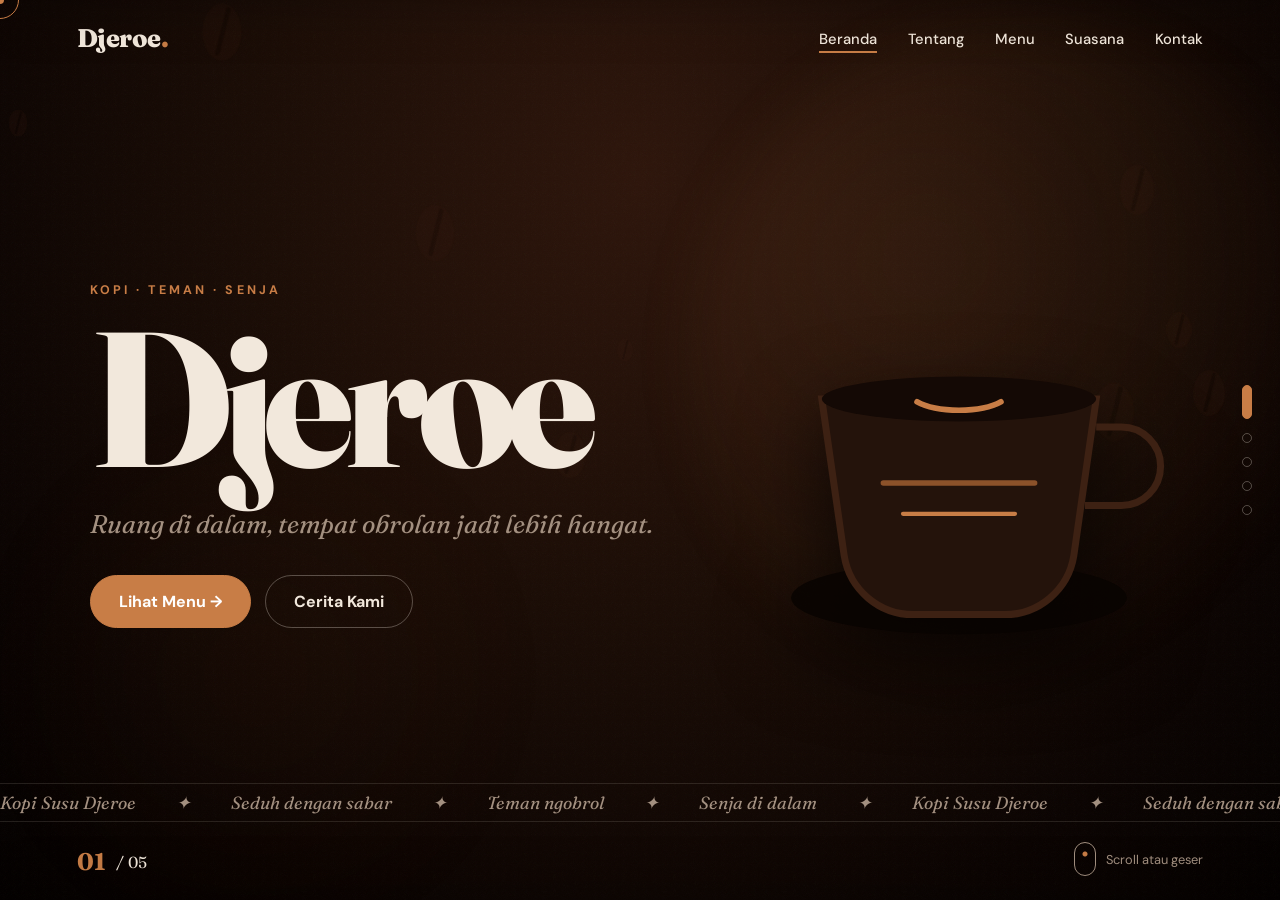
==== commit 906f8ed2: "Feat: add Lokasi Kami (Google Maps location pin) icon and link in contact section" ====
--- a/djeroe.html
+++ b/djeroe.html
@@ -1529,6 +1529,18 @@
             </div>
             <i>→</i>
           </a>
+          <a href="https://maps.google.com/?q=Djeroe+Coffee+Shop" target="_blank" rel="noopener" data-a>
+            <div class="link-item-left">
+              <span class="link-icon" aria-hidden="true">
+                <svg viewBox="0 0 24 24" fill="none" stroke="currentColor" stroke-width="2" stroke-linecap="round" stroke-linejoin="round">
+                  <path d="M21 10c0 7-9 13-9 13s-9-6-9-13a9 9 0 0 1 18 0z"></path>
+                  <circle cx="12" cy="10" r="3"></circle>
+                </svg>
+              </span>
+              <span class="link-label">Lokasi Kami</span>
+            </div>
+            <i>→</i>
+          </a>
         </div>
       </div>
     </section>
